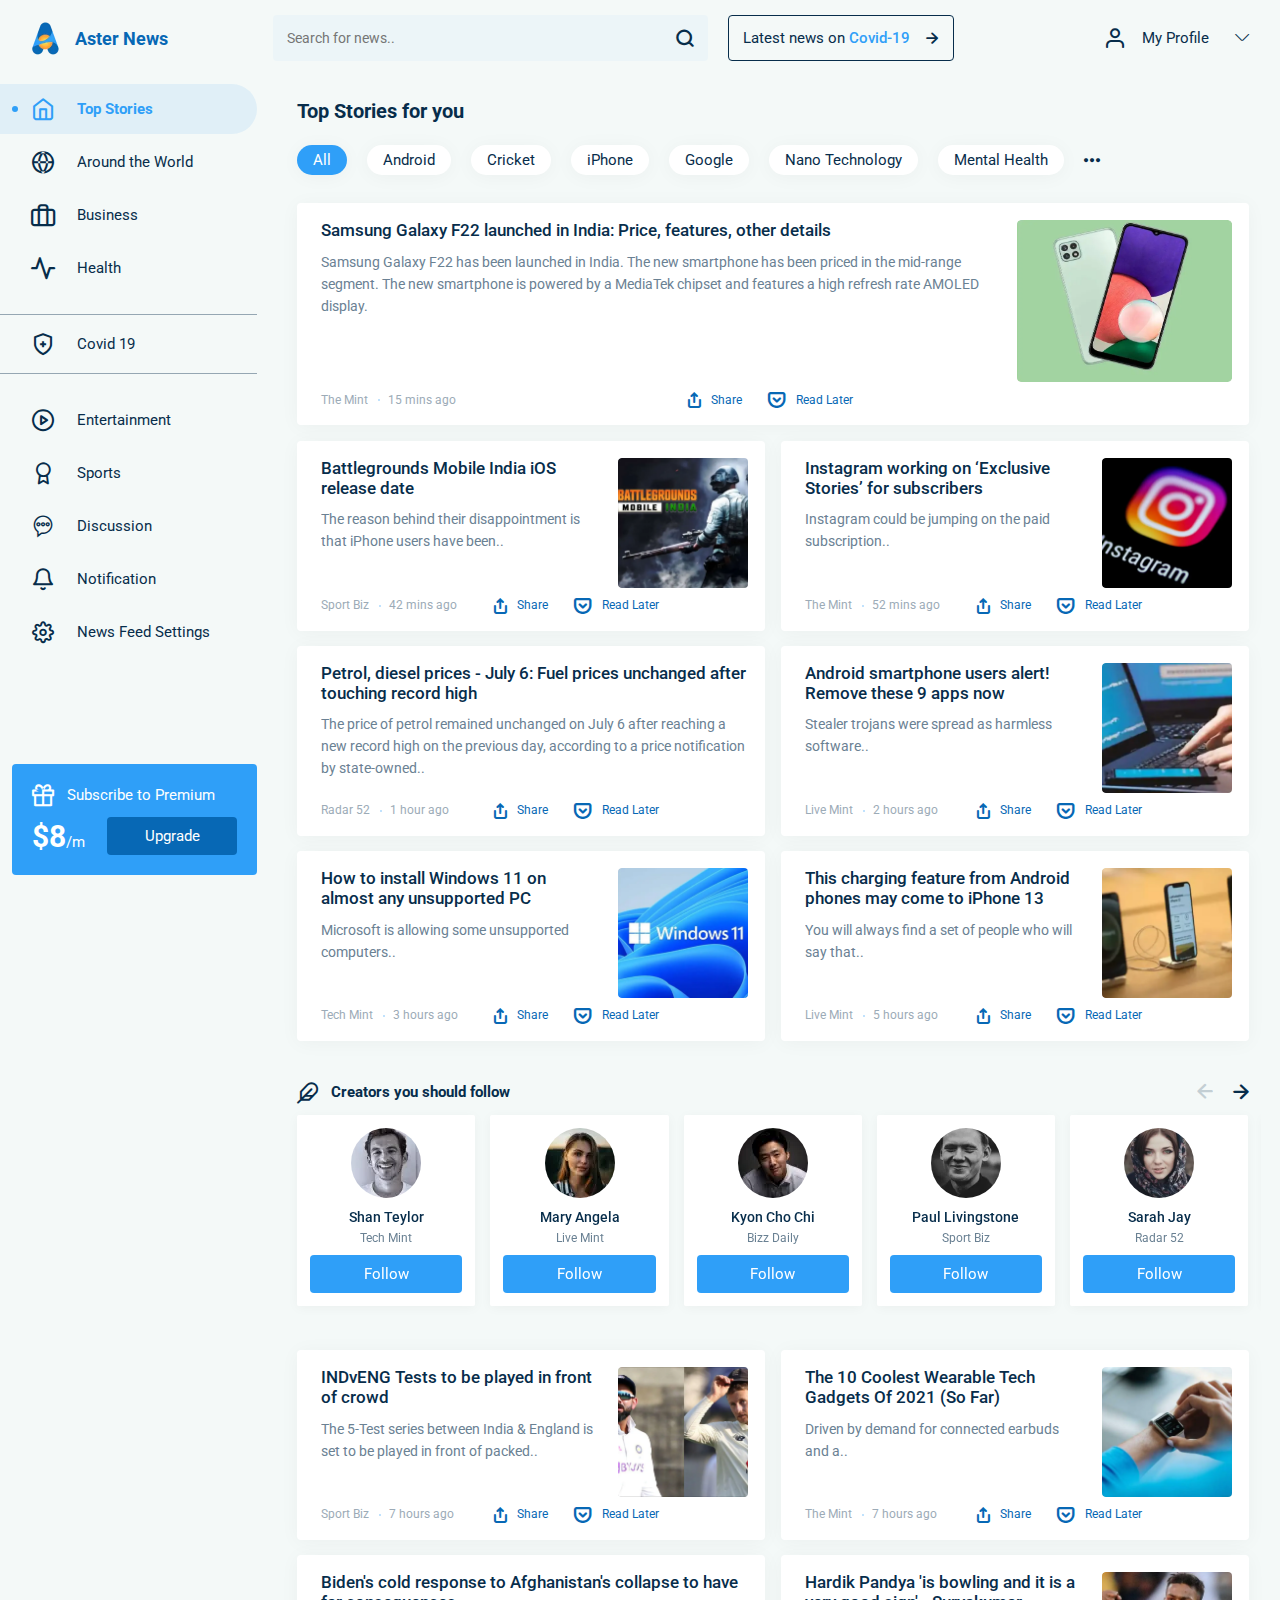
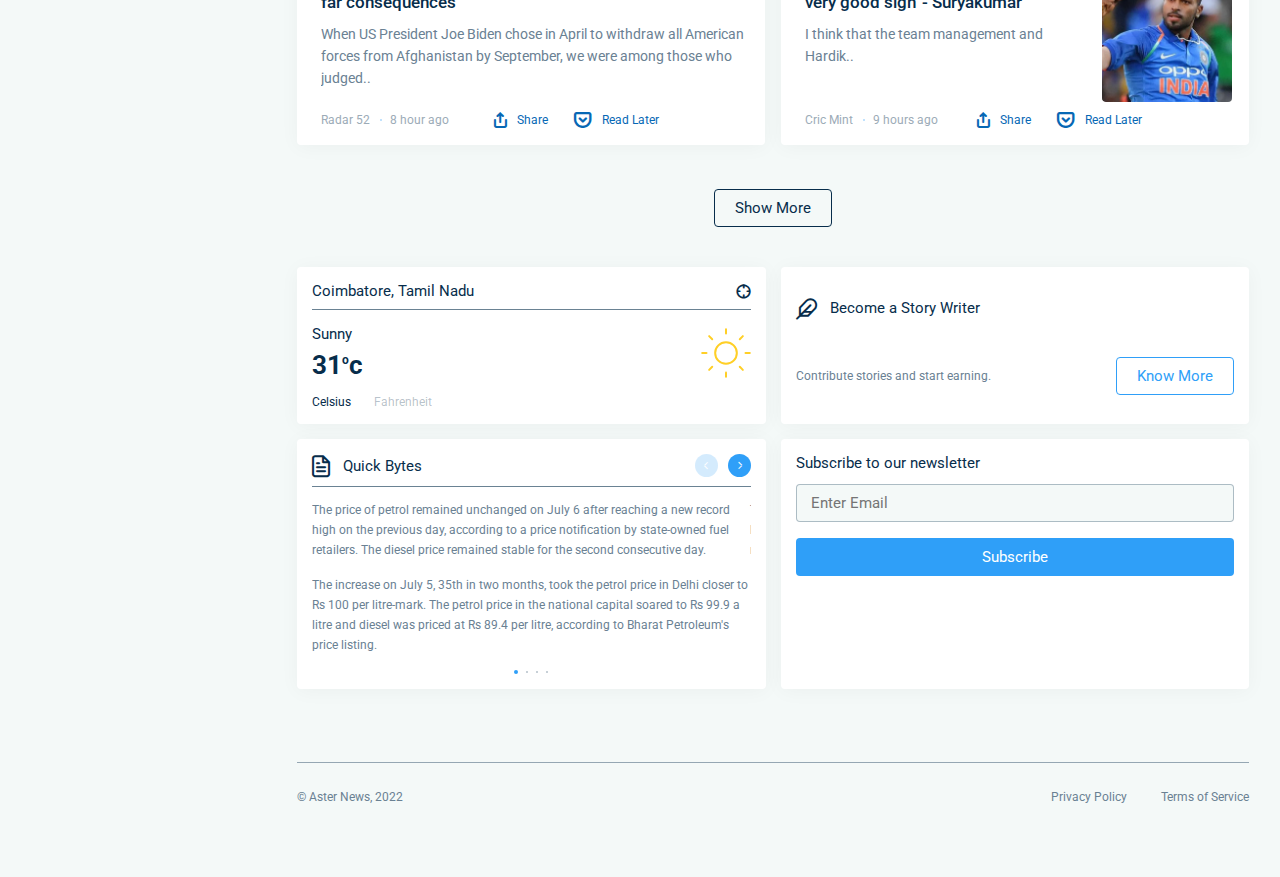
==== home.html @ 7a4d489d "1" ====
<!DOCTYPE html>
<html lang="ru">

<head>
	<title>HomePage</title>
	<meta charset="UTF-8">
	<meta name="format-detection" content="telephone=no">
	<!-- <style>body{opacity: 0;}</style> -->
	<link rel="stylesheet" href="css/style.min.css?_v=20220507151107">
	<link rel="shortcut icon" href="favicon.ico">
	<!-- <meta name="robots" content="noindex, nofollow"> -->
	<meta name="viewport" content="width=device-width, initial-scale=1.0">
</head>

<body>
	<div class="wrapper">
		<header class="header">
			<div class="header__container">
				<a href="" class="header__logo"><span>Aster News</span></a>
				<div class="header__body body-header">
					<form class="body-header__search search">
						<div class="search__body">
							<input autocomplete="off" type="text" name="form[]" data-error="Ошибка" placeholder="Search for news.." class="search__input input">
							<button type="submit" class="search__button _icon-search"></button>
							<button type="button" class="search__icon _icon-search"></button>
						</div>
					</form>
					<a href="" class="body-header__latest latest-header">
						<div class="latest-header__value">Latest news on <span>Covid-19</span></div>
						<div class="latest-header__arrow _icon-big-arrow"></div>

					</a>

				</div>
				<div class="header__user user-header">
					<div class="user-header__title">
						<a class="user-header__profile _icon-user" href=""><span>My Profile</span></a>
						<button class="user-header__arrow _icon-user-arrow" type="button"></button>
					</div>
					<ul class="user-header__menu menu-user">
						<li class="menu-user__item">
							<a href="" class="menu-user__link">Account</a>
						</li>
						<li class="menu-user__item">
							<a href="" class="menu-user__link">Settings</a>
						</li>
						<li class="menu-user__item">
							<a href="" class="menu-user__link">My News</a>
						</li>
						<li class="menu-user__item">
							<a href="" class="menu-user__link">My Favorites</a>
						</li>
					</ul>

				</div>
				<button type="button" class="menu__icon icon-menu"><span></span></button>
			</div>
		</header>
		<main class="page">
			<div class="page__container">
				<aside data-sticky data-sticky-top="20" class="page__left-side left-side">
					<div data-sticky-item class="left-side__content">
						<div data-da=".header__container,992" class="left-side__menu menu">
							<nav class="menu__body">
								<ul class="menu__list">
									<li class="menu__item menu__item_active"><a href="home.html" class="menu__link _icon-nav-top">Top Stories</a></li>
									<li class="menu__item"><a href="news-page.html" class="menu__link _icon-nav-world">Around the World</a></li>
									<li class="menu__item"><a href="" class="menu__link _icon-nav-business">Business</a></li>
									<li class="menu__item"><a href="" class="menu__link _icon-nav-health">Health</a></li>
								</ul>
								<ul class="menu__list menu__list_border">
									<li class="menu__item"><a href="" class="menu__link _icon-nav-covid">Covid 19</a></li>
								</ul>
								<ul class="menu__list">
									<li class="menu__item"><a href="" class="menu__link _icon-nav-play">Entertainment</a></li>
									<li class="menu__item"><a href="" class="menu__link _icon-nav-sports">Sports</a></li>
									<li class="menu__item"><a href="" class="menu__link _icon-nav-disc">Discussion</a></li>
									<li class="menu__item"><a href="" class="menu__link _icon-nav-notifi">Notification</a></li>
									<li class="menu__item"><a href="" class="menu__link _icon-nav-settings">News Feed Settings</a></li>
								</ul>
							</nav>
						</div>
						<section data-da=".right-side,992,0" class="left-side__premium premium">
							<h4 class="premium__title _icon-gift icon-title icon-title_white">Subscribe to Premium</h4>
							<div class="premium__body">
								<div class="premium__price">$8<span>/m</span></div>
								<button type="button" class="premium__button button button_dark">Upgrade</button>
							</div>
						</section>
					</div>
				</aside>
				<aside class="page__main">
					<div class="home">
						<section class="home__stories stories-module">
							<h1 class="stories-module__title">Top Stories for you</h1>
							<div class="stories-module__filter filter">
								<button data-type="all" type="button" class="filter__item filter__item_active">All</button>
								<button data-type="android" type="button" class="filter__item">Android</button>
								<button data-type="cricket" type="button" class="filter__item">Cricket</button>
								<button data-type="iphone" type="button" class="filter__item">iPhone</button>
								<button data-type="google" type="button" class="filter__item">Google</button>
								<button data-type="nano-technology" type="button" class="filter__item">Nano Technology</button>
								<button data-type="mental-health" type="button" class="filter__item">Mental Health</button>
								<button type="button" class="filter__item filter__item_more _icon-dotts"></button>
							</div>
							<div class="stories-module__items">
								<article class="stories-module__item item item_big">
									<div class="item__body">
										<h4 class="item__title">
											<a href="" class="item__link-title">Samsung Galaxy F22 launched in India: Price, features, other details</a>
										</h4>
										<p class="item__text">Samsung Galaxy F22 has been launched in India. The new smartphone has been priced in the mid-range segment. The new smartphone is powered by a MediaTek chipset and features a high refresh rate AMOLED display.</p>
									</div>
									<a href="#" class="item__image-ibg"><picture><source srcset="img/stories/sumsung-galaxy.webp" type="image/webp"><img src="img/stories/sumsung-galaxy.jpg" alt="Samsung Galaxy"></picture></a>
									<div class="item__footer">
										<div class="item__info info-item">
											<a href="" class="info-item__categoty">The Mint</a>
											<div class="info-item__time">15 mins ago</div>
										</div>
										<div class="info-item__actions actions-item">
											<a href="" class="actions-item__link _icon-share">Share</a>
											<a href="" class="actions-item__link _icon-read">Read Later</a>
										</div>
									</div>
								</article>
								<article class="stories-module__item item">
									<div class="item__body">
										<h4 class="item__title">
											<a href="" class="item__link-title">Battlegrounds Mobile India iOS release date</a>
										</h4>
										<p class="item__text">The reason behind their disappointment is that iPhone users have been..
										</p>
									</div>
									<a href="#" class="item__image-ibg"><picture><source srcset="img/stories/buttle-mobile.webp" type="image/webp"><img src="img/stories/buttle-mobile.jpg" alt="BattleField"></picture></a>
									<div class="item__footer">
										<div class="item__info info-item">
											<a href="" class="info-item__categoty">Sport Biz</a>
											<div class="info-item__time">42 mins ago</div>
										</div>
										<div class="info-item__actions actions-item">
											<a href="" class="actions-item__link _icon-share">Share</a>
											<a href="" class="actions-item__link _icon-read">Read Later</a>
										</div>
									</div>
								</article>
								<article class="stories-module__item item">
									<div class="item__body">
										<h4 class="item__title">
											<a href="" class="item__link-title">Instagram working on ‘Exclusive Stories’ for subscribers</a>
										</h4>
										<p class="item__text">Instagram could be jumping on the paid subscription..</p>
									</div>
									<a href="#" class="item__image-ibg"><picture><source srcset="img/stories/instagram.webp" type="image/webp"><img src="img/stories/instagram.jpg" alt="Samsung Galaxy"></picture></a>
									<div class="item__footer">
										<div class="item__info info-item">
											<a href="" class="info-item__categoty">The Mint</a>
											<div class="info-item__time">52 mins ago</div>
										</div>
										<div class="info-item__actions actions-item">
											<a href="" class="actions-item__link _icon-share">Share</a>
											<a href="" class="actions-item__link _icon-read">Read Later</a>
										</div>
									</div>
								</article>
								<article class="stories-module__item item item_noimage">
									<div class="item__body">
										<h4 class="item__title">
											<a href="" class="item__link-title">Petrol, diesel prices - July 6: Fuel prices unchanged after touching record high</a>
										</h4>
										<p class="item__text">The price of petrol remained unchanged on July 6 after reaching a new record high on the previous day, according to a price notification by state-owned..</p>
									</div>
									<div class="item__footer">
										<div class="item__info info-item">
											<a href="" class="info-item__categoty">Radar 52</a>
											<div class="info-item__time">1 hour ago</div>
										</div>
										<div class="info-item__actions actions-item">
											<a href="" class="actions-item__link _icon-share">Share</a>
											<a href="" class="actions-item__link _icon-read">Read Later</a>
										</div>
									</div>
								</article>
								<article class="stories-module__item item">
									<div class="item__body">
										<h4 class="item__title">
											<a href="" class="item__link-title">Android smartphone users alert! Remove these 9 apps now</a>
										</h4>
										<p class="item__text">Stealer trojans were spread as harmless software..</p>
									</div>
									<a href="#" class="item__image-ibg"><picture><source srcset="img/stories/android-smart.webp" type="image/webp"><img src="img/stories/android-smart.jpg" alt="Samsung Galaxy"></picture></a>
									<div class="item__footer">
										<div class="item__info info-item">
											<a href="" class="info-item__categoty">Live Mint</a>
											<div class="info-item__time">2 hours ago</div>
										</div>
										<div class="info-item__actions actions-item">
											<a href="" class="actions-item__link _icon-share">Share</a>
											<a href="" class="actions-item__link _icon-read">Read Later</a>
										</div>
									</div>
								</article>
								<article class="stories-module__item item">
									<div class="item__body">
										<h4 class="item__title">
											<a href="" class="item__link-title">How to install Windows 11 on almost any unsupported PC
											</a>
										</h4>
										<p class="item__text">Microsoft is allowing some unsupported computers..</p>
									</div>
									<a href="#" class="item__image-ibg"><picture><source srcset="img/stories/install-windows.webp" type="image/webp"><img src="img/stories/install-windows.jpg" alt="Samsung Galaxy"></picture></a>
									<div class="item__footer">
										<div class="item__info info-item">
											<a href="" class="info-item__categoty">Tech Mint</a>
											<div class="info-item__time">3 hours ago</div>
										</div>
										<div class="info-item__actions actions-item">
											<a href="" class="actions-item__link _icon-share">Share</a>
											<a href="" class="actions-item__link _icon-read">Read Later</a>
										</div>
									</div>
								</article>
								<article class="stories-module__item item">
									<div class="item__body">
										<h4 class="item__title">
											<a href="" class="item__link-title">This charging feature from Android phones may come to iPhone 13</a>
										</h4>
										<p class="item__text">You will always find a set of people who will say that..</p>
									</div>
									<a href="#" class="item__image-ibg"><picture><source srcset="img/stories/android-phones.webp" type="image/webp"><img src="img/stories/android-phones.jpg" alt="Samsung Galaxy"></picture></a>
									<div class="item__footer">
										<div class="item__info info-item">
											<a href="" class="info-item__categoty">Live Mint</a>
											<div class="info-item__time">5 hours ago</div>
										</div>
										<div class="info-item__actions actions-item">
											<a href="" class="actions-item__link _icon-share">Share</a>
											<a href="" class="actions-item__link _icon-read">Read Later</a>
										</div>
									</div>
								</article>
							</div>
						</section>
						<section class="home__creators creators-module">
							<div class="creators-module__header">
								<h2 class="creators-module__title icon-title icon-title_bold _icon-story">Creators you should follow</h2>
								<div class="creators-module__arrows">
									<button type="button" class="creators-module__arrow creators-module__arrow_left _icon-big-arrow"></button>
									<button type="button" class="creators-module__arrow creators-module__arrow_right _icon-big-arrow"></button>
								</div>
							</div>
							<!-- Оболочка слайдера -->
							<div class="creators-module__slider swiper">
								<!-- Двигающееся часть слайдера -->
								<div class="creators-module__wrapper swiper-wrapper">
									<!-- Слайд -->
									<div class="creators-module__slide swiper-slide">
										<div class="slide-creator">
											<div class="slide-creator__body">
												<div class="slide-creator__avatar-ibg">
													<picture><source srcset="img/creators/teylor.webp" type="image/webp"><img src="img/creators/teylor.jpg" alt="Taylor"></picture>
												</div>
												<h3 class="slide-creator__title">Shan Teylor</h3>
												<div class="slide-creator__position">Tech Mint</div>
											</div>
											<a href="" class="slide-creator__link button button_fw">Follow</a>
										</div>
									</div>
									<div class="creators-module__slide swiper-slide">
										<div class="slide-creator">
											<div class="slide-creator__body">
												<div class="slide-creator__avatar-ibg">
													<picture><source srcset="img/creators/angela.webp" type="image/webp"><img src="img/creators/angela.jpg" alt="Angela"></picture>
												</div>
												<h3 class="slide-creator__title">Mary Angela</h3>
												<div class="slide-creator__position">Live Mint</div>
											</div>
											<a href="" class="slide-creator__link button button_fw">Follow</a>
										</div>
									</div>
									<div class="creators-module__slide swiper-slide">
										<div class="slide-creator">
											<div class="slide-creator__body">
												<div class="slide-creator__avatar-ibg">
													<picture><source srcset="img/creators/cho-chi.webp" type="image/webp"><img src="img/creators/cho-chi.jpg" alt="Cho"></picture>
												</div>
												<h3 class="slide-creator__title">Kyon Cho Chi</h3>
												<div class="slide-creator__position">Bizz Daily</div>
											</div>
											<a href="" class="slide-creator__link button button_fw">Follow</a>
										</div>
									</div>
									<div class="creators-module__slide swiper-slide">
										<div class="slide-creator">
											<div class="slide-creator__body">
												<div class="slide-creator__avatar-ibg">
													<picture><source srcset="img/creators/livingstone.webp" type="image/webp"><img src="img/creators/livingstone.jpg" alt="Livingsone"></picture>
												</div>
												<h3 class="slide-creator__title">Paul Livingstone</h3>
												<div class="slide-creator__position">Sport Biz</div>
											</div>
											<a href="" class="slide-creator__link button button_fw">Follow</a>
										</div>
									</div>
									<div class="creators-module__slide swiper-slide">
										<div class="slide-creator">
											<div class="slide-creator__body">
												<div class="slide-creator__avatar-ibg">
													<picture><source srcset="img/creators/jay.webp" type="image/webp"><img src="img/creators/jay.jpg" alt="Sarah Jay"></picture>
												</div>
												<h3 class="slide-creator__title">Sarah Jay</h3>
												<div class="slide-creator__position">Radar 52</div>
											</div>
											<a href="" class="slide-creator__link button button_fw">Follow</a>
										</div>
									</div>
									<div class="creators-module__slide swiper-slide">
										<div class="slide-creator">
											<div class="slide-creator__body">
												<div class="slide-creator__avatar-ibg">
													<picture><source srcset="img/creators/angela.webp" type="image/webp"><img src="img/creators/angela.jpg" alt="Angela"></picture>
												</div>
												<h3 class="slide-creator__title">Mary Angela</h3>
												<div class="slide-creator__position">Live Mint</div>
											</div>
											<a href="" class="slide-creator__link button button_fw">Follow</a>
										</div>
									</div>
									<div class="creators-module__slide swiper-slide">
										<div class="slide-creator">
											<div class="slide-creator__body">
												<div class="slide-creator__avatar-ibg">
													<picture><source srcset="img/creators/cho-chi.webp" type="image/webp"><img src="img/creators/cho-chi.jpg" alt="Cho"></picture>
												</div>
												<h3 class="slide-creator__title">Kyon Cho Chi</h3>
												<div class="slide-creator__position">Bizz Daily</div>
											</div>


											<a href="" class="slide-creator__link button button_fw">Follow</a>
										</div>
									</div>
									<div class="creators-module__slide swiper-slide">
										<div class="slide-creator">
											<div class="slide-creator__body">
												<div class="slide-creator__avatar-ibg">
													<picture><source srcset="img/creators/livingstone.webp" type="image/webp"><img src="img/creators/livingstone.jpg" alt="Livingsone"></picture>
												</div>
												<h3 class="slide-creator__title">Paul Livingstone</h3>
												<div class="slide-creator__position">Sport Biz</div>
											</div>
											<a href="" class="slide-creator__link button button_fw">Follow</a>
										</div>
									</div>
								</div>
							</div>
						</section>
						<section class="home__news news-module news-module_home">
							<div class="news-module__items">
								<article class="news-module__item item">
									<div class="item__body">
										<h4 class="item__title">
											<a href="" class="item__link-title">INDvENG Tests to be played in front of crowd</a>
										</h4>
										<p class="item__text">The 5-Test series between India & England is set to be played in front of packed..</p>
									</div>
									<a href="#" class="item__image-ibg"><picture><source srcset="img/news/tests.webp" type="image/webp"><img src="img/news/tests.jpg" alt="BattleField"></picture></a>
									<div class="item__footer">
										<div class="item__info info-item">
											<a href="" class="info-item__categoty">Sport Biz</a>
											<div class="info-item__time">7 hours ago</div>
										</div>
										<div class="info-item__actions actions-item">
											<a href="" class="actions-item__link _icon-share">Share</a>
											<a href="" class="actions-item__link _icon-read">Read Later</a>
										</div>
									</div>
								</article>
								<article class="news-module__item item">
									<div class="item__body">
										<h4 class="item__title">
											<a href="" class="item__link-title">The 10 Coolest Wearable Tech Gadgets Of 2021 (So Far)</a>
										</h4>
										<p class="item__text">Driven by demand for connected earbuds and a..</p>
									</div>
									<a href="#" class="item__image-ibg"><picture><source srcset="img/news/coolest.webp" type="image/webp"><img src="img/news/coolest.jpg" alt="Samsung Galaxy"></picture></a>
									<div class="item__footer">
										<div class="item__info info-item">
											<a href="" class="info-item__categoty">The Mint</a>
											<div class="info-item__time">7 hours ago</div>
										</div>
										<div class="info-item__actions actions-item">
											<a href="" class="actions-item__link _icon-share">Share</a>
											<a href="" class="actions-item__link _icon-read">Read Later</a>
										</div>
									</div>
								</article>
								<article class="news-module__item item item_noimage">
									<div class="item__body">
										<h4 class="item__title">
											<a href="" class="item__link-title">Biden's cold response to Afghanistan's collapse to have far consequences</a>
										</h4>
										<p class="item__text">When US President Joe Biden chose in April to withdraw all American forces from Afghanistan by September, we were among those who judged..</p>
									</div>
									<div class="item__footer">
										<div class="item__info info-item">
											<a href="" class="info-item__categoty">Radar 52</a>
											<div class="info-item__time">8 hour ago</div>
										</div>
										<div class="info-item__actions actions-item">
											<a href="" class="actions-item__link _icon-share">Share</a>
											<a href="" class="actions-item__link _icon-read">Read Later</a>
										</div>
									</div>
								</article>
								<article class="news-module__item item">
									<div class="item__body">
										<h4 class="item__title">
											<a href="" class="item__link-title">Hardik Pandya 'is bowling and it is a very good sign' - Suryakumar</a>
										</h4>
										<p class="item__text">I think that the team management and Hardik..</p>
									</div>
									<a href="#" class="item__image-ibg"><picture><source srcset="img/news/hardik.webp" type="image/webp"><img src="img/news/hardik.jpg" alt="Samsung Galaxy"></picture></a>
									<div class="item__footer">
										<div class="item__info info-item">
											<a href="" class="info-item__categoty">Cric Mint</a>
											<div class="info-item__time">9 hours ago</div>
										</div>
										<div class="info-item__actions actions-item">
											<a href="" class="actions-item__link _icon-share">Share</a>
											<a href="" class="actions-item__link _icon-read">Read Later</a>
										</div>
									</div>
								</article>
							</div>
							<button type="button" class="news-module__button button button_dark-border">Show More</button>
						</section>
					</div>
				</aside>
				<aside class="page__right-side right-side">
					<section class="right-side__module weather-module">
						<h3 class="weather-module__title _icon-crosshair">Coimbatore, Tamil Nadu</h3>
						<div class="weather-module__body body-weather-module">
							<div class="body-weather-module__info">
								<div class="body-weather-module__status">Sunny</div>
								<div class="body-weather-module__value">31<sup>o</sup>c</div>

							</div>
							<div class="body-weather-module__icon">
								<img src="img/wether/sun.svg" alt="icon-weather">
							</div>
						</div>
						<div class="weather-module__footer">
							<button type="button" class="weather-module__type weather-module__type_active">Celsius</button>
							<button type="button" class="weather-module__type">Fahrenheit</button>
						</div>

					</section>
					<section class="right-side__module story-writer-module">
						<h4 class="story-writer-module__title icon-title _icon-story">Become a Story Writer</h4>
						<p class="story-writer-module__text">Contribute stories and start earning.</p>
						<button type="button" class="story-writer-module__button button button_border">Know More</button>
					</section>
					<section class="right-side__module quick-bytes">
						<div class="quick-bytes__header">
							<h4 class="quick-bytes__title icon-title _icon-doc">Quick Bytes</h4>
							<div class="quick-bytes__arrows">
								<div class="quick-bytes__arrow quick-bytes__arrow_left _icon-slider-arrow"></div>
								<div class="quick-bytes__arrow quick-bytes__arrow_right _icon-slider-arrow"></div>
							</div>
						</div>
						<!-- Оболочка слайдера -->
						<div class="quick-bytes__slider swiper">
							<!-- Двигающееся часть слайдера -->
							<div class="quick-bytes__wrapper swiper-wrapper">
								<!-- Слайд -->
								<div class="quick-bytes__slide swiper-slide">
									<p>The price of petrol remained unchanged on July 6 after reaching a new record high on the previous day, according to a price notification by state-owned fuel retailers. The diesel price remained stable for the second consecutive day.</p>
									<p>The increase on July 5, 35th in two months, took the petrol price in Delhi closer to Rs 100 per litre-mark. The petrol price in the national capital soared to Rs 99.9 a litre and diesel was priced at Rs 89.4 per litre, according to Bharat Petroleum's price listing.</p>
								</div>
								<div class="quick-bytes__slide swiper-slide">
									<p>The price of petrol remained unchanged on July 6 after reaching a new record high on the previous day, according to a price notification by state-owned fuel retailers. The diesel price remained stable for the second consecutive day.</p>
								</div>
								<div class="quick-bytes__slide swiper-slide">
									<p>The price of petrol remained unchanged on July 6 after reaching a new record high on the previous day, according to a price notification by state-owned fuel retailers. The diesel price remained stable for the second consecutive day.</p>
									<p>The increase on July 5, 35th in two months, took the petrol price in Delhi closer to Rs 100 per litre-mark. The petrol price in the national capital soared to Rs 99.9 a litre and diesel was priced at Rs 89.4 per litre, according to Bharat Petroleum's price listing.</p>
								</div>
								<div class="quick-bytes__slide swiper-slide">
									<p>The increase on July 5, 35th in two months, took the petrol price in Delhi closer to Rs 100 per litre-mark. The petrol price in the national capital soared to Rs 99.9 a litre and diesel was priced at Rs 89.4 per litre, according to Bharat Petroleum's price listing.</p>
								</div>
							</div>
							<!-- Если нужна пагинация -->
							<div class="quick-bytes__dotts"></div>
						</div>
					</section>
					<section class="right-side__module subscribe-module">
						<h4 class="subscribe-module__title icon-title">Subscribe to our newsletter</h4>
						<form action="" class="subscribe-module__form">
							<div class="subscribe-module__line">
								<input autocomplete="off" type="text" name="form[]" data-error="Error (Enter Email)" data-required="email" placeholder="Enter Email" class="subscribe-module__input">
							</div>
							<button type="submit" class="subscribe-module__button button button_fw">Subscribe</button>
						</form>
					</section>
				</aside>
			</div>
		</main>
		<footer class="footer">
			<div class="footer__container">
				<div class="footer__body">
					<div class="footer__copy">© Aster News, 2022</div>
					<div class="footer__menu menu-footer">
						<a href="" class="menu-footer__link">Privacy Policy</a>
						<a href="" class="menu-footer__link">Terms of Service</a>
					</div>
				</div>
			</div>
		</footer>
	</div>
	<!-- <div id="popup" aria-hidden="true" class="popup">
	<div class="popup__wrapper">
		<div class="popup__content">
			<button data-close type="button" class="popup__close">Закрыть</button>
			<div class="popup__text">
				Text
			</div>
		</div>
	</div>
</div> -->
	<script src="js/app.min.js?_v=20220507151107"></script>
</body>

</html>
---- css/style.min.css ----
@charset "UTF-8";@import url(https://fonts.googleapis.com/css?family=Roboto:regular,500,700&display=swap);@font-face{font-family:icons;font-display:swap;src:url(../fonts/icons.woff2) format("woff2"),url(../fonts/icons.woff) format("woff");font-weight:400;font-style:normal}.comments__caption::after,[class*=_icon-]:before{font-family:icons;font-style:normal;font-weight:400;font-variant:normal;text-transform:none;line-height:1;-webkit-font-smoothing:antialiased;-moz-osx-font-smoothing:grayscale}[class*=_icon-]:before{display:block}._icon-nav-disc:before{content:"\e900"}._icon-big-arrow:before{content:"\e901"}._icon-crosshair:before{content:"\e902"}._icon-delete:before{content:"\e903"}._icon-doc:before{content:"\e904"}._icon-gift:before{content:"\e905"}._icon-like-dislike:before{content:"\e906"}._icon-nav-business:before{content:"\e907"}._icon-nav-covid:before{content:"\e908"}._icon-nav-health:before{content:"\e909"}._icon-nav-notifi:before{content:"\e90a"}._icon-nav-play:before{content:"\e90b"}._icon-nav-settings:before{content:"\e90c"}._icon-nav-sports:before{content:"\e90d"}._icon-nav-top:before{content:"\e90e"}._icon-nav-world:before{content:"\e90f"}._icon-read:before{content:"\e910"}._icon-search:before{content:"\e911"}._icon-share:before{content:"\e912"}._icon-slider-arrow:before{content:"\e913"}._icon-story:before{content:"\e914"}._icon-user:before{content:"\e915"}._icon-user-arrow:before{content:"\e916"}._icon-dotts:before{content:"\e917"}*{padding:0;margin:0;border:0}*,:after,:before{-webkit-box-sizing:border-box;box-sizing:border-box}body,html{height:100%;min-width:320px}body{color:#072d4b;line-height:1;font-family:Roboto;font-size:1.0625rem;-ms-text-size-adjust:100%;-moz-text-size-adjust:100%;-webkit-text-size-adjust:100%;-webkit-font-smoothing:antialiased;-moz-osx-font-smoothing:grayscale}button,input,textarea{font-family:Roboto;font-size:inherit}button{cursor:pointer;color:inherit;background-color:inherit}a{color:inherit}a:link,a:visited{text-decoration:none}a:hover{text-decoration:none}ul li{list-style:none}img{vertical-align:top}h1,h2,h3,h4,h5,h6{font-weight:inherit;font-size:inherit}body{background:#f4f9f8}.lock body{overflow:hidden;-ms-touch-action:none;touch-action:none}.wrapper{min-height:100%;display:-webkit-box;display:-ms-flexbox;display:flex;-webkit-box-orient:vertical;-webkit-box-direction:normal;-ms-flex-direction:column;flex-direction:column;overflow:hidden}.wrapper>main{-webkit-box-flex:1;-ms-flex:1 1 auto;flex:1 1 auto}.wrapper>*{min-width:0}@supports (padding-left:clamp(0.9375rem ,0.5982142857rem + 1.6964285714vw ,2.125rem)){[class*=__container]{padding-left:clamp(.9375rem ,.5982142857rem + 1.6964285714vw ,2.125rem)}}@supports not (padding-left:clamp(0.9375rem ,0.5982142857rem + 1.6964285714vw ,2.125rem)){[class*=__container]{padding-left:calc(.9375rem + 1.1875 * (100vw - 20rem)/ 70)}}@supports (padding-right:clamp(0.9375rem ,0.5982142857rem + 1.6964285714vw ,2.125rem)){[class*=__container]{padding-right:clamp(.9375rem ,.5982142857rem + 1.6964285714vw ,2.125rem)}}@supports not (padding-right:clamp(0.9375rem ,0.5982142857rem + 1.6964285714vw ,2.125rem)){[class*=__container]{padding-right:calc(.9375rem + 1.1875 * (100vw - 20rem)/ 70)}}.button{padding:.625rem 1.5625rem;background-color:#2f9ff8;border-radius:4px;color:#fff;font-size:.9375rem;line-height:1.2;text-align:center;-webkit-transition:background-color .3s ease 0s;-o-transition:background-color .3s ease 0s;transition:background-color .3s ease 0s}.button_fw{width:100%}.button_min{padding:.4375rem 1.25rem}.button_border{color:#2f9ff8;background-color:transparent;border:.2px solid #2f9ff8;-webkit-transition:all .3s ease 0s;-o-transition:all .3s ease 0s;transition:all .3s ease 0s;padding:.5625rem 1.25rem}.button_dark-border{color:#2f9ff8;background-color:transparent;border:.2px solid #072d4b;-webkit-transition:all .3s ease 0s;-o-transition:all .3s ease 0s;transition:all .3s ease 0s;padding:.5625rem 1.25rem;color:#072d4b}.button_dark{-webkit-transition:background-color .3s ease 0s;-o-transition:background-color .3s ease 0s;transition:background-color .3s ease 0s;background-color:#0768b5}[data-sticky]{position:relative}[class*=-ibg]{position:relative}[class*=-ibg] img{position:absolute;width:100%;height:100%;top:0;left:0;-o-object-fit:cover;object-fit:cover}[class*=-ibg_contain] img{-o-object-fit:contain;object-fit:contain}[class*=__text]{color:#6a8193}.common__item{margin:0 0 20px 0}.item{background:#fff;-webkit-box-shadow:0 2px 20px rgba(0,0,0,.04);box-shadow:0 2px 20px rgba(0,0,0,.04);border-radius:4px;display:-ms-grid;display:grid;-webkit-box-align:start;-ms-flex-align:start;align-items:start;row-gap:.625rem;-ms-grid-columns:1fr minmax(8.125rem,23.6111111111%);grid-template-columns:1fr minmax(8.125rem,23.6111111111%);-webkit-column-gap:1.0625rem;-moz-column-gap:1.0625rem;column-gap:1.0625rem;padding:1.0625rem 1.0625rem 1.0625rem 1.5rem}.item_noimage{-ms-grid-columns:1fr;grid-template-columns:1fr;-webkit-column-gap:0;-moz-column-gap:0;column-gap:0}.item__title{font-weight:500;line-height:1.1764705882}.item__title:not(:last-child){margin-bottom:.625em}.item__text{font-size:.875rem;line-height:1.5714285714;display:-webkit-box;-webkit-box-orient:vertical;-webkit-line-clamp:3;overflow:hidden}.item__image-ibg{border-radius:.25rem;overflow:hidden;min-height:8.125rem;padding:0 0 75.5813953488% 0}.item__footer{display:-ms-grid;display:grid;-ms-grid-row-align:end;align-self:end;row-gap:.3125rem}.info-item{padding-right:.625rem;display:-webkit-box;display:-ms-flexbox;display:flex;-webkit-box-align:center;-ms-flex-align:center;align-items:center;-webkit-column-gap:1.25rem;-moz-column-gap:1.25rem;column-gap:1.25rem;row-gap:.3125rem;color:#9cabb7;font-size:.75rem;line-height:1.25}.info-item__categoty{position:relative}.info-item__categoty:not(:last-child)::before{content:"";position:absolute;top:50%;right:-.6875rem;-webkit-transform:translate(50%,-50%);-ms-transform:translate(50%,-50%);transform:translate(50%,-50%);height:.125rem;width:.125rem;border-radius:50%;background-color:#acd9fc}.actions-item{display:-webkit-box;display:-ms-flexbox;display:flex;-webkit-column-gap:1.5625rem;-moz-column-gap:1.5625rem;column-gap:1.5625rem;row-gap:.3125rem;-ms-flex-wrap:wrap;flex-wrap:wrap}.actions-item__link{display:-webkit-inline-box;display:-ms-inline-flexbox;display:inline-flex;-webkit-box-align:center;-ms-flex-align:center;align-items:center;-webkit-column-gap:.625rem;-moz-column-gap:.625rem;column-gap:.625rem;row-gap:.3125rem;color:#0768b5;font-size:.75rem;line-height:1.25;-webkit-transition:color .3s ease 0s;-o-transition:color .3s ease 0s;transition:color .3s ease 0s}.actions-item__link::before{font-size:1rem;font-weight:500}.icon-title{font-size:.9375rem;display:-webkit-inline-box;display:-ms-inline-flexbox;display:inline-flex;-webkit-box-align:center;-ms-flex-align:center;align-items:center;line-height:1.2}.icon-title_bold{font-weight:700}.icon-title::before{font-size:1.375rem;margin:0 .5909090909em 0 0}.icon-title_white{color:#fff}.page{padding-top:.5rem}@supports (padding-bottom:clamp(1.875rem ,0.9821428571rem + 4.4642857143vw ,5rem)){.page{padding-bottom:clamp(1.875rem ,.9821428571rem + 4.4642857143vw ,5rem)}}@supports not (padding-bottom:clamp(1.875rem ,0.9821428571rem + 4.4642857143vw ,5rem)){.page{padding-bottom:calc(1.875rem + 3.125 * (100vw - 20rem)/ 70)}}.page__container{display:-ms-grid;display:grid;-ms-grid-columns:minmax(14.125rem,16.472303207%) 1fr 20.7725947522%;grid-template-columns:minmax(14.125rem,16.472303207%) 1fr 20.7725947522%}@supports (gap:clamp(0.625rem ,0.0000000625rem + 3.125vw ,2.8125rem)){.page__container{gap:clamp(.625rem ,.0000000625rem + 3.125vw ,2.8125rem)}}@supports not (gap:clamp(0.625rem ,0.0000000625rem + 3.125vw ,2.8125rem)){.page__container{gap:calc(.625rem + 2.1875 * (100vw - 20rem)/ 70)}}.page__left-side{padding-bottom:1.1875rem;min-width:0}.page__main{min-width:0}.page__right-side{min-width:0}.left-side__menu:not(:last-child){margin-bottom:6.6875rem}.menu__list{position:relative}.menu__list_border{padding:.3125rem 0;margin:1.3125rem 0}.menu__list_border::before{content:"";position:absolute;right:0;top:0;height:1px;width:200%;background-color:rgba(7,46,75,.4)}.menu__list_border::after{content:"";position:absolute;right:0;bottom:0;height:1px;width:200%;background-color:rgba(7,46,75,.4)}.menu__item{position:relative}.menu__item:not(:last-child){margin-bottom:.1875rem}.menu__item_active::before{content:"";position:absolute;top:0;right:0;height:100%;width:200%;background-color:rgba(47,159,248,.1);border-radius:0 2.3125rem 2.3125rem 0}.menu__item_active .menu__link{color:#2f9ff8;font-weight:700}.menu__item_active .menu__link::after{opacity:1}.menu__link{min-height:3.125rem;padding:.3125rem 1.25rem .3125rem 0;display:-webkit-inline-box;display:-ms-inline-flexbox;display:inline-flex;-webkit-box-align:center;-ms-flex-align:center;align-items:center;position:relative;font-size:.9375rem;line-height:1.2}.menu__link::before{font-size:1.375rem;-webkit-box-flex:0;-ms-flex:0 0 1.5rem;flex:0 0 1.5rem;width:1.5rem;display:-webkit-box;display:-ms-flexbox;display:flex;-webkit-box-align:center;-ms-flex-align:center;align-items:center;-webkit-box-pack:center;-ms-flex-pack:center;justify-content:center;margin:0 1.375rem 0 0}.menu__link::after{content:"";position:absolute;top:50%;-webkit-transform:translate(-50%,-50%);-ms-transform:translate(-50%,-50%);transform:translate(-50%,-50%);width:.375rem;height:.375rem;border-radius:50%;background-color:#2f9ff8;opacity:0;-webkit-transition:color .3s ease 0s;-o-transition:color .3s ease 0s;transition:color .3s ease 0s}@supports (left:clamp(-1.09375rem ,-0.25rem + -0.9375vw ,-0.4375rem)){.menu__link::after{left:clamp(-1.09375rem ,-.25rem + -.9375vw ,-.4375rem)}}@supports not (left:clamp(-1.09375rem ,-0.25rem + -0.9375vw ,-0.4375rem)){.menu__link::after{left:calc(-.4375rem + -.65625 * (100vw - 20rem)/ 70)}}.premium{background-color:#2f9ff8;border-radius:4px;padding:1.25rem;color:#fff}.premium__title:not(:last-child){margin-bottom:.6875rem}.premium__body{display:-webkit-box;display:-ms-flexbox;display:flex;-webkit-box-align:center;-ms-flex-align:center;align-items:center;-ms-flex-wrap:wrap;flex-wrap:wrap;-webkit-column-gap:1.375rem;-moz-column-gap:1.375rem;column-gap:1.375rem;row-gap:.625rem}.premium__price{font-weight:700;font-size:1.875rem;line-height:1.1666666667}.premium__price span{font-weight:400;font-size:.9375rem;line-height:1.2}.premium__button{-webkit-box-flex:1;-ms-flex:1 1 auto;flex:1 1 auto}.right-side{display:-ms-grid;display:grid;gap:.9375rem;-ms-flex-line-pack:start;align-content:start}.right-side__module{background:#fff;-webkit-box-shadow:0 .125rem 1.25rem rgba(0,0,0,.04);box-shadow:0 .125rem 1.25rem rgba(0,0,0,.04);border-radius:.25rem;padding:.9375rem;min-width:0}.weather-module{display:-ms-grid;display:grid;gap:.9375rem}.weather-module__title{font-size:.9375rem;line-height:1.2;display:-webkit-box;display:-ms-flexbox;display:flex;-webkit-box-align:center;-ms-flex-align:center;align-items:center;-webkit-box-pack:justify;-ms-flex-pack:justify;justify-content:space-between;-webkit-box-orient:horizontal;-webkit-box-direction:reverse;-ms-flex-direction:row-reverse;flex-direction:row-reverse;padding-bottom:.5625rem;border-bottom:.0625rem solid rgba(7,46,75,.6);gap:.9375rem}.weather-module__footer{display:-webkit-inline-box;display:-ms-inline-flexbox;display:inline-flex;gap:1.4375rem}.weather-module__type{font-size:.75rem;line-height:1.1666666667;color:rgba(7,45,75,.3)}.weather-module__type_active{color:#072d4b}.body-weather-module{display:-webkit-box;display:-ms-flexbox;display:flex;-webkit-box-align:center;-ms-flex-align:center;align-items:center;-webkit-box-pack:justify;-ms-flex-pack:justify;justify-content:space-between}.body-weather-module__info{display:-webkit-box;display:-ms-flexbox;display:flex;-webkit-box-orient:vertical;-webkit-box-direction:normal;-ms-flex-direction:column;flex-direction:column;gap:.4375rem}.body-weather-module__status{font-size:.9375rem;line-height:1.2}.body-weather-module__value{font-weight:700;font-size:1.625rem;line-height:1.1538461538}.body-weather-module__value sup{font-size:.75rem;line-height:1.1666666667}.story-writer-module{display:-ms-grid;display:grid;-ms-grid-columns:1fr auto;grid-template-columns:1fr auto;-webkit-box-align:center;-ms-flex-align:center;align-items:center;gap:.5625rem}.story-writer-module__title{-ms-grid-column-span:2;grid-column:span 2}.story-writer-module__text{font-size:.75rem;line-height:1.5}.quick-bytes__header{font-size:.9375rem;line-height:1.2;display:-webkit-box;display:-ms-flexbox;display:flex;-webkit-box-align:center;-ms-flex-align:center;align-items:center;-webkit-box-pack:justify;-ms-flex-pack:justify;justify-content:space-between;padding-bottom:.5625rem;border-bottom:.0625rem solid rgba(7,46,75,.6);gap:.9375rem}.quick-bytes__header:not(:last-child){margin-bottom:.8125rem}.quick-bytes__arrows{display:-webkit-box;display:-ms-flexbox;display:flex;gap:.625rem}.quick-bytes__arrow{background-color:#2f9ff8;height:1.4375rem;width:1.4375rem;-webkit-box-flex:0;-ms-flex:0 0 1.4375rem;flex:0 0 1.4375rem;border-radius:50%;display:-webkit-box;display:-ms-flexbox;display:flex;-webkit-box-align:center;-ms-flex-align:center;align-items:center;-webkit-box-pack:center;-ms-flex-pack:center;justify-content:center;color:#fff;font-size:.5rem}.quick-bytes__arrow.swiper-button-disabled{opacity:.2;cursor:default}.quick-bytes__arrow::before{-webkit-transform:translate(.0625rem,0);-ms-transform:translate(.0625rem,0);transform:translate(.0625rem,0)}.quick-bytes__arrow_left{-webkit-transform:rotate(180deg);-ms-transform:rotate(180deg);transform:rotate(180deg)}.quick-bytes__slide{font-size:.75rem;line-height:1.6666666667;color:#6a8193;padding-bottom:.9375rem}.quick-bytes__slide p:not(:last-child){margin-bottom:.9375rem}.quick-bytes__dotts{display:-webkit-box;display:-ms-flexbox;display:flex;-webkit-box-pack:center;-ms-flex-pack:center;justify-content:center;-webkit-box-align:center;-ms-flex-align:center;align-items:center;min-height:4px;gap:.5rem;-webkit-transition:all .3s ease 0s;-o-transition:all .3s ease 0s;transition:all .3s ease 0s}.quick-bytes__dotts .swiper-pagination-bullet{background-color:rgba(7,46,75,.3);width:.125rem;height:.125rem;border-radius:50%}.quick-bytes__dotts .swiper-pagination-bullet-active{background-color:#2f9ff8;width:.25rem;height:.25rem}.subscribe-module__title:not(:last-child){margin-bottom:.75rem}.subscribe-module__line .form__error{color:red;font-size:.75rem;margin-top:.3125rem}.subscribe-module__line:not(:last-child){margin-bottom:1rem}.subscribe-module__input{background:#f4f9f8;border:.0625rem solid rgba(7,46,75,.3);border-radius:.25rem;padding:0 .875rem;height:2.375rem;font-size:.9375rem;width:100%;color:#6a8193}.subscribe-module__input:focus{color:#072d4b}.subscribe-module__input._form-error{border:.0625rem solid red}.news-module_home{display:-ms-grid;display:grid;justify-items:center;gap:2.75rem}.news-module__title{-ms-grid-column-align:start;justify-self:start;font-weight:700;font-size:1.0625rem;line-height:1.1764705882;display:-webkit-box;display:-ms-flexbox;display:flex;-webkit-box-align:center;-ms-flex-align:center;align-items:center;gap:.8125rem}.news-module__title:not(:last-child){margin-bottom:.875rem}.news-module__title::after{content:"";-webkit-box-flex:1;-ms-flex:1 1 auto;flex:1 1 auto;background-color:rgba(7,46,75,.1);height:.0625rem}.news-module__items{display:-ms-grid;display:grid;-ms-grid-columns:(1fr)[2];grid-template-columns:repeat(2,1fr)}@supports (gap:clamp(0.625rem ,0.5178571429rem + 0.5357142857vw ,1rem)){.news-module__items{gap:clamp(.625rem ,.5178571429rem + .5357142857vw ,1rem)}}@supports not (gap:clamp(0.625rem ,0.5178571429rem + 0.5357142857vw ,1rem)){.news-module__items{gap:calc(.625rem + .375 * (100vw - 20rem)/ 70)}}.subscribe-news{padding:.9375rem 1.5rem .9375rem 2.0625rem;background:#ffe8c5;border-radius:4px;display:-webkit-box;display:-ms-flexbox;display:flex;-webkit-box-align:center;-ms-flex-align:center;align-items:center;gap:16.2127107652%}.subscribe-news__content{-webkit-box-flex:1;-ms-flex:1 1 auto;flex:1 1 auto}.subscribe-news__title:not(:last-child){margin-bottom:.8125rem}.subscribe-news__form{display:-ms-grid;display:grid;-webkit-column-gap:.8125rem;-moz-column-gap:.8125rem;column-gap:.8125rem;-ms-grid-columns:1fr auto;grid-template-columns:1fr auto;-webkit-box-align:start;-ms-flex-align:start;align-items:start}.subscribe-news__message .form__error{color:red;font-size:.75rem;margin-top:.3125rem}.subscribe-news__input{width:100%;background:#fff5e6;border-radius:4px;font-size:.9375rem;line-height:1.2;color:rgba(7,46,75,.3);padding:.625rem .8125rem}.subscribe-news__input:focus{color:#072d4b}.subscribe-news__input._form-error{border:.0625rem solid red}.header{position:relative;z-index:50;padding:.9375rem 0}.header__container{display:-ms-grid;display:grid;min-height:2.875rem;-webkit-box-align:center;-ms-flex-align:center;align-items:center;-ms-grid-columns:16.472303207% 1fr 20.7725947522%;grid-template-columns:16.472303207% 1fr 20.7725947522%}@supports (gap:clamp(1.25rem ,0.8035714286rem + 2.2321428571vw ,2.8125rem)){.header__container{gap:clamp(1.25rem ,.8035714286rem + 2.2321428571vw ,2.8125rem)}}@supports not (gap:clamp(1.25rem ,0.8035714286rem + 2.2321428571vw ,2.8125rem)){.header__container{gap:calc(1.25rem + 1.5625 * (100vw - 20rem)/ 70)}}.no-webp .header__logo{background:url(../img/logo.png) left/1.8125rem no-repeat}.header__logo{position:relative;z-index:5;-ms-grid-column-align:start;justify-self:start;white-space:nowrap;color:#0768b5;font-weight:700;font-size:1.125rem;line-height:2.1875rem;padding:0 0 0 2.75rem;min-width:1.8125rem}.header__user{position:relative;z-index:5;-ms-grid-column-align:end;justify-self:end}.body-header{display:-ms-grid;display:grid;-ms-grid-columns:1fr 33.2036316472%;grid-template-columns:1fr 33.2036316472%;gap:1.25rem}.search{position:relative;z-index:5;height:2.875rem}.search.search__open{position:absolute;top:0;left:0;width:100%;height:100%;display:-webkit-box;display:-ms-flexbox;display:flex;-webkit-box-align:center;-ms-flex-align:center;align-items:center;padding:0 .625rem;z-index:8}.search__body{-webkit-box-flex:1;-ms-flex:1 1 auto;flex:1 1 auto;background:#ecf5f8;height:2.875rem;border-radius:.25rem;position:relative}.search__open .search__body{background:#ecf5f8}.search__input{height:100%;background-color:transparent;width:100%;padding:0 2.875rem 0 .875rem;color:rgba(7,45,75,.3);font-size:.875rem}.search__input:focus{color:#072d4b}.search__open .search__input{display:block}.search__button,.search__icon{display:none;width:2.875rem;height:2.875rem;position:absolute;top:0;right:0;font-size:1.125rem;background-color:transparent}.search__open .search__button{display:block}.search__open .search__icon{display:none}.latest-header{position:relative;z-index:5;background:#f4f9f8;border:.2px solid #072d4b;border-radius:4px;display:-webkit-box;display:-ms-flexbox;display:flex;-webkit-box-align:center;-ms-flex-align:center;align-items:center;padding:.1875rem .875rem;font-size:.9375rem}.latest-header__value{white-space:nowrap;-o-text-overflow:ellipsis;text-overflow:ellipsis;-webkit-box-flex:1;-ms-flex:1 1 auto;flex:1 1 auto;overflow:hidden;padding-right:.3125rem;line-height:1.2}.latest-header__value span{color:#2f9ff8;font-weight:500}.latest-header__arrow{-webkit-box-flex:0;-ms-flex:0 0 .8125rem;flex:0 0 .8125rem;font-size:.8125rem}.user-header{position:relative}.user-header__title{display:-webkit-box;display:-ms-flexbox;display:flex}.user-header__profile{display:-webkit-box;display:-ms-flexbox;display:flex;-webkit-box-align:center;-ms-flex-align:center;align-items:center;-webkit-box-flex:1;-ms-flex:1 1 auto;flex:1 1 auto;font-size:.9375rem;line-height:1.2}@supports (padding-right:clamp(0.625rem ,-2.8348214286rem + 5.5803571429vw ,2.1875rem)){.user-header__profile{padding-right:clamp(.625rem ,-2.8348214286rem + 5.5803571429vw ,2.1875rem)}}@supports not (padding-right:clamp(0.625rem ,-2.8348214286rem + 5.5803571429vw ,2.1875rem)){.user-header__profile{padding-right:calc(.625rem + 1.5625 * (100vw - 62rem)/ 28)}}.user-header__profile span{padding-left:1rem}.user-header__profile::before{font-size:1.25rem;width:1.25rem;-webkit-box-flex:0;-ms-flex:0 0 1.25rem;flex:0 0 1.25rem}.user-header__arrow{-webkit-transition:-webkit-transform .3s ease 0s;transition:-webkit-transform .3s ease 0s;-o-transition:transform .3s ease 0s;transition:transform .3s ease 0s;transition:transform .3s ease 0s,-webkit-transform .3s ease 0s;font-size:.5rem}.user-header_open .user-header__arrow{-webkit-transform:rotate(-180deg);-ms-transform:rotate(-180deg);transform:rotate(-180deg)}.user-header__menu{position:absolute;right:0;top:100%}.menu-user{-webkit-box-shadow:0 2px 20px rgba(0,0,0,.04);box-shadow:0 2px 20px rgba(0,0,0,.04);padding:.9375rem;display:-ms-grid;display:grid;gap:.625rem;background-color:#fff;min-width:9.375rem;border-radius:.25rem;-webkit-transform:translate(0,0);-ms-transform:translate(0,0);transform:translate(0,0);opacity:0;visibility:hidden;-webkit-transition:all .3s ease 0s;-o-transition:all .3s ease 0s;transition:all .3s ease 0s}.user-header_open .menu-user{-webkit-transform:translate(0,.3125rem);-ms-transform:translate(0,.3125rem);transform:translate(0,.3125rem);opacity:1;visibility:visible}.icon-menu{display:none}.footer{font-size:.75rem;line-height:1.8333333333;color:#6a8193}.footer__container{display:-ms-grid;display:grid;-webkit-box-align:center;-ms-flex-align:center;align-items:center;-ms-grid-columns:16.472303207% 1fr 20.7725947522%;grid-template-columns:16.472303207% 1fr 20.7725947522%}@supports (gap:clamp(0.625rem ,0.0000000625rem + 3.125vw ,2.8125rem)){.footer__container{gap:clamp(.625rem ,.0000000625rem + 3.125vw ,2.8125rem)}}@supports not (gap:clamp(0.625rem ,0.0000000625rem + 3.125vw ,2.8125rem)){.footer__container{gap:calc(.625rem + 2.1875 * (100vw - 20rem)/ 70)}}.footer__container::before{content:""}.footer__container::after{content:""}.footer__body{border-top:.0625rem solid rgba(7,46,75,.4);padding-top:1.4375rem;padding-bottom:1.8125rem;display:-webkit-box;display:-ms-flexbox;display:flex;-webkit-box-pack:justify;-ms-flex-pack:justify;justify-content:space-between}.menu-footer{display:-webkit-box;display:-ms-flexbox;display:flex}.menu-footer__link{-webkit-transition:color .3s ease 0s;-o-transition:color .3s ease 0s;transition:color .3s ease 0s}@supports (margin-right:clamp(0.625rem ,0.125rem + 2.5vw ,2.375rem)){.menu-footer__link:not(:last-child){margin-right:clamp(.625rem ,.125rem + 2.5vw ,2.375rem)}}@supports not (margin-right:clamp(0.625rem ,0.125rem + 2.5vw ,2.375rem)){.menu-footer__link:not(:last-child){margin-right:calc(.625rem + 1.75 * (100vw - 20rem)/ 70)}}.home__stories:not(:last-child){margin-bottom:2.5rem}.home__creators:not(:last-child){margin-bottom:2rem}.home__news:not(:last-child){margin-bottom:2.5rem}.stories-module{padding-top:1rem}.stories-module__title{font-weight:700;font-size:1.25rem;line-height:1.15}.stories-module__title:not(:last-child){margin-bottom:1.375rem}.stories-module__filter:not(:last-child){margin-bottom:1.125rem}.stories-module__items{display:-ms-grid;display:grid;-ms-grid-columns:(1fr)[2];grid-template-columns:repeat(2,1fr)}@supports (gap:clamp(0.625rem ,0.5178571429rem + 0.5357142857vw ,1rem)){.stories-module__items{gap:clamp(.625rem ,.5178571429rem + .5357142857vw ,1rem)}}@supports not (gap:clamp(0.625rem ,0.5178571429rem + 0.5357142857vw ,1rem)){.stories-module__items{gap:calc(.625rem + .375 * (100vw - 20rem)/ 70)}}.filter{display:-webkit-inline-box;display:-ms-inline-flexbox;display:inline-flex;-ms-flex-wrap:wrap;flex-wrap:wrap;gap:.625rem}.filter__item{font-size:.9375rem;line-height:1.2;padding:.375rem 1rem;background-color:#fff;-webkit-box-shadow:0 .125rem 1.25rem rgba(0,0,0,.04);box-shadow:0 .125rem 1.25rem rgba(0,0,0,.04);border-radius:20px;-webkit-transition:all .3s ease 0s;-o-transition:all .3s ease 0s;transition:all .3s ease 0s;margin-bottom:.625rem}.filter__item:not(:last-child){margin-right:.625rem}.filter__item_active{background-color:#2f9ff8;color:#fff}.filter__item_more{font-size:.25rem;background-color:transparent;-webkit-box-shadow:none;box-shadow:none;padding:0}.creators-module__header{display:-ms-grid;display:grid;gap:.9375rem;-ms-grid-columns:1fr auto;grid-template-columns:1fr auto}.creators-module__arrows{display:-webkit-box;display:-ms-flexbox;display:flex;-webkit-box-align:center;-ms-flex-align:center;align-items:center;gap:1.25rem}.creators-module__arrow{-webkit-transition:color .3s ease 0s;-o-transition:color .3s ease 0s;transition:color .3s ease 0s}.creators-module__arrow_left{-webkit-transform:rotate(-180deg);-ms-transform:rotate(-180deg);transform:rotate(-180deg)}.creators-module__arrow.swiper-button-disabled{opacity:.2;cursor:default}.creators-module__slider{margin:0 -.75rem;padding:.75rem}.slide-creator{background:#fff;-webkit-box-shadow:0 .125rem .75rem rgba(0,0,0,.04);box-shadow:0 .125rem .75rem rgba(0,0,0,.04);border-radius:.125rem;padding:.8125rem;display:-webkit-box;display:-ms-flexbox;display:flex;-webkit-box-orient:vertical;-webkit-box-direction:normal;-ms-flex-direction:column;flex-direction:column;-webkit-box-align:center;-ms-flex-align:center;align-items:center;text-align:center;height:100%}.slide-creator__body{-webkit-box-flex:1;-ms-flex:1 1 auto;flex:1 1 auto;display:-webkit-box;display:-ms-flexbox;display:flex;-webkit-box-orient:vertical;-webkit-box-direction:normal;-ms-flex-direction:column;flex-direction:column;-webkit-box-align:center;-ms-flex-align:center;align-items:center}.slide-creator__body:not(:last-child){margin-bottom:.625rem}.slide-creator__avatar-ibg{overflow:hidden;border-radius:50%}@supports (width:clamp(4.375rem ,-3.125rem + 8.3333333333vw ,6.875rem)){.slide-creator__avatar-ibg{width:clamp(4.375rem ,-3.125rem + 8.3333333333vw ,6.875rem)}}@supports not (width:clamp(4.375rem ,-3.125rem + 8.3333333333vw ,6.875rem)){.slide-creator__avatar-ibg{width:calc(4.375rem + 2.5 * (100vw - 90rem)/ 30)}}@supports (height:clamp(4.375rem ,-3.125rem + 8.3333333333vw ,6.875rem)){.slide-creator__avatar-ibg{height:clamp(4.375rem ,-3.125rem + 8.3333333333vw ,6.875rem)}}@supports not (height:clamp(4.375rem ,-3.125rem + 8.3333333333vw ,6.875rem)){.slide-creator__avatar-ibg{height:calc(4.375rem + 2.5 * (100vw - 90rem)/ 30)}}.slide-creator__avatar-ibg:not(:last-child){margin-bottom:.625rem}.slide-creator__title{font-weight:500;font-size:.875rem;line-height:1.2857142857}.slide-creator__title:not(:last-child){margin-bottom:.3125rem}.slide-creator__position{font-size:.75rem;line-height:1.1666666667;color:#6a8193}.slide-creator__link{-ms-flex-item-align:end;align-self:flex-end}.news-page__comments:not(:last-child){margin-bottom:3rem}.news-page__subscribe:not(:last-child){margin-bottom:3.75rem}.body-news:not(:last-child){margin-bottom:2rem}.body-news__title{font-weight:700;line-height:1.3076923077}@supports (font-size:clamp(1.375rem ,1.3035714286rem + 0.3571428571vw ,1.625rem)){.body-news__title{font-size:clamp(1.375rem ,1.3035714286rem + .3571428571vw ,1.625rem)}}@supports not (font-size:clamp(1.375rem ,1.3035714286rem + 0.3571428571vw ,1.625rem)){.body-news__title{font-size:calc(1.375rem + .25 * (100vw - 20rem)/ 70)}}.body-news__title:not(:last-child){margin-bottom:.875rem}.body-news__text{line-height:1.6470588235}.body-news__text:not(:last-child){margin-bottom:2.375rem}.body-news__text p:not(:last-child){margin-bottom:1.75rem}.body-news__text ul{margin-left:.5625rem}.body-news__text ul:not(:last-child){margin-bottom:1.75rem}.body-news__text ul li{position:relative;padding-left:1.875rem;-webkit-box-align:center;-ms-flex-align:center;align-items:center;display:-webkit-box;display:-ms-flexbox;display:flex}.body-news__text ul li:not(:last-child){margin-bottom:1.25rem}.body-news__text ul li::before{content:"";background:#2f9ff8;width:.8125rem;height:.8125rem;position:absolute;top:50%;-webkit-transform:translate(0,-50%);-ms-transform:translate(0,-50%);transform:translate(0,-50%);left:0}.body-news__text img{width:100%}.body-news__text img:not(:last-child){margin-bottom:2.375rem}.news-categories{display:-webkit-box;display:-ms-flexbox;display:flex;-ms-flex-wrap:wrap;flex-wrap:wrap;gap:.625rem}.news-categories:not(:last-child){margin-bottom:1.25rem}.news-categories__item{font-size:.75rem;padding:.3125rem .625rem;line-height:1.1666666667;color:#2f9ff8;background-color:rgba(47,158,248,.2);border-radius:.25rem;-webkit-transition:all .3s ease 0s;-o-transition:all .3s ease 0s;transition:all .3s ease 0s}.info-news{display:-ms-grid;display:grid;justify-items:center;font-size:.75rem;line-height:1.5}.info-news__publish{color:rgba(7,46,75,.3)}.info-news__publish:not(:last-child){margin-bottom:.3125rem}.info-news__author:not(:last-child){margin-bottom:.9375rem}.info-news__back{-webkit-text-decoration-line:underline;text-decoration-line:underline;color:#2f9ff8;-webkit-transition:all .3s ease 0s;-o-transition:all .3s ease 0s;transition:all .3s ease 0s}.comments__title{font-weight:700;font-size:1.0625rem;line-height:1.1764705882;display:-webkit-box;display:-ms-flexbox;display:flex;-webkit-box-align:center;-ms-flex-align:center;align-items:center;gap:.8125rem}.comments__title:not(:last-child){margin-bottom:.625rem}.comments__title::after{content:"";-webkit-box-flex:1;-ms-flex:1 1 auto;flex:1 1 auto;background-color:rgba(7,46,75,.1);height:.0625rem}.comments__caption{font-weight:500;font-size:1.0625rem;line-height:1.1764705882;-webkit-text-decoration-line:underline;text-decoration-line:underline;color:#2f9ff8;display:-webkit-inline-box;display:-ms-inline-flexbox;display:inline-flex;-webkit-box-align:center;-ms-flex-align:center;align-items:center;gap:.875rem}.comments__caption::after{display:-webkit-box;display:-ms-flexbox;display:flex;-webkit-box-align:center;-ms-flex-align:center;align-items:center;-webkit-box-pack:center;-ms-flex-pack:center;justify-content:center;content:"\e913";width:24px;height:24px;-webkit-box-flex:0;-ms-flex:0 0 1.5rem;flex:0 0 1.5rem;border-radius:50%;font-size:.625rem;color:#fff;background-color:#2f9ff8;-webkit-transform:rotate(90deg);-ms-transform:rotate(90deg);transform:rotate(90deg);-webkit-transition:all .3s ease 0s;-o-transition:all .3s ease 0s;transition:all .3s ease 0s}.comments__caption._spoller-active::after{-webkit-transform:rotate(-90deg);-ms-transform:rotate(-90deg);transform:rotate(-90deg)}.comments__body{padding-top:2.1875rem}.form-comments{display:-ms-grid;display:grid;gap:.625rem}.form-comments:not(:last-child){margin-bottom:1.25rem}.form-comments__message .form__error{color:red;font-size:.75rem;margin-top:.3125rem}.form-comments__input{width:100%;background:#ecf5f8;border-radius:4px;padding:.75rem 1.125rem;resize:vertical;min-height:6rem;font-size:.9375rem;line-height:1.2;color:rgba(7,45,75,.3)}.form-comments__input:focus{color:#072d4b}.form-comments__input._form-error{border:.0625rem solid red}.form-comments__button{-ms-grid-column-align:start;justify-self:start;padding:.625rem 1.875rem}.comment{margin-bottom:1.6875rem}.comment .comment{padding-left:1.5rem;border-left:.125rem solid #ffe8c4;margin-top:1.3125rem}.comment__header{display:-webkit-box;display:-ms-flexbox;display:flex;-webkit-box-pack:justify;-ms-flex-pack:justify;justify-content:space-between;-webkit-box-align:center;-ms-flex-align:center;align-items:center}.comment__header:not(:last-child){margin-bottom:.625rem}.comment__title{font-weight:500;font-size:1.0625rem;line-height:1.1764705882;-webkit-text-decoration-line:underline;text-decoration-line:underline}.comment__actions{display:-webkit-inline-box;display:-ms-inline-flexbox;display:inline-flex;gap:.8125rem}.comment__action{-webkit-transition:color .3s ease 0s;-o-transition:color .3s ease 0s;transition:color .3s ease 0s}.comment__action_dis{-webkit-transform:rotate(-180deg);-ms-transform:rotate(-180deg);transform:rotate(-180deg)}.comment__text{line-height:1.4117647059}.comment__text:not(:last-child){margin-bottom:.625rem}.comment__footer{display:-webkit-box;display:-ms-flexbox;display:flex;-webkit-box-pack:justify;-ms-flex-pack:justify;justify-content:space-between;-webkit-box-align:center;-ms-flex-align:center;align-items:center;font-size:.75rem;line-height:1.1666666667}.comment__footer:not(:last-child){margin-bottom:.8125rem}.comment__reply{font-size:.875rem;line-height:1.1428571429;line-height:16px;color:#2f9ff8;-webkit-transition:all .3s ease 0s;-o-transition:all .3s ease 0s;transition:all .3s ease 0s}.comment__publish{color:rgba(7,46,75,.3)}.comment__delete{color:#ff8c8c;-webkit-transition:color .3s ease 0s;-o-transition:color .3s ease 0s;transition:color .3s ease 0s}.comment__delete span{text-decoration:underline}.comment__delete::before{font-size:1.1875rem}.swiper{overflow:hidden}.swiper-wrapper{width:100%;height:100%;-webkit-box-sizing:content-box;box-sizing:content-box;display:-webkit-box;display:-ms-flexbox;display:flex;position:relative}.swiper-vertical .swiper-wrapper{-webkit-box-orient:vertical;-webkit-box-direction:normal;-ms-flex-direction:column;flex-direction:column}.swiper-autoheight .swiper-wrapper{-webkit-box-align:start;-ms-flex-align:start;align-items:flex-start}.swiper-initialized .swiper-slide{-ms-flex-negative:0;flex-shrink:0}.swiper-android .swiper-slide,.swiper-android .swiper-wrapper{-webkit-transform:translate3d(0,0,0);transform:translate3d(0,0,0)}.swiper-button-lock{display:none!important}@media (min-width:23.74875em){.item__footer{-ms-grid-column-span:2;grid-column:span 2;-ms-grid-columns:minmax(10.625rem,40.1851851852%) 1fr;grid-template-columns:minmax(10.625rem,40.1851851852%) 1fr}}@media (min-width:26.875em){.search__button{display:block}}@media (min-width:47.99875em){.item__image-ibg{-ms-grid-row-span:2;grid-row:span 2}}@media (min-width:62.00125em){.left-side__premium{margin-left:-1.1875rem}}@media (min-width:68.75em){.stories-module__item:first-child{-ms-grid-column-span:2;grid-column:span 2}}@media (min-width:90em){.item_big .item__footer{-ms-grid-column-span:1;grid-column:span 1}.page__left-side{padding-right:1.1875rem}.right-side{padding-top:3.8125rem}}@media (max-width:25em){.item{padding:.625rem}}@media (max-width:89.99875em){.page__container{-ms-grid-columns:minmax(14.125rem,16.472303207%) 1fr;grid-template-columns:minmax(14.125rem,16.472303207%) 1fr}.footer__container{-ms-grid-columns:minmax(14.125rem,16.472303207%) 1fr;grid-template-columns:minmax(14.125rem,16.472303207%) 1fr}}@media (max-width:68.74875em){.news-module__items{-ms-grid-columns:1fr;grid-template-columns:1fr}.stories-module__items{-ms-grid-columns:1fr;grid-template-columns:1fr}}@media (max-width:61.99875em){.page__container{-ms-grid-columns:1fr;grid-template-columns:1fr}.page__left-side{display:none}.menu{background-color:#f4f9f8;position:fixed;width:100%;height:100%;top:0;left:-100%;padding-top:5rem;padding-bottom:1.25rem;overflow:auto;-webkit-transition:all .3s ease 0s;-o-transition:all .3s ease 0s;transition:all .3s ease 0s}@supports (padding-left:clamp(0.9375rem ,0.5982142857rem + 1.6964285714vw ,2.125rem)){.menu{padding-left:clamp(.9375rem ,.5982142857rem + 1.6964285714vw ,2.125rem)}}@supports not (padding-left:clamp(0.9375rem ,0.5982142857rem + 1.6964285714vw ,2.125rem)){.menu{padding-left:calc(.9375rem + 1.1875 * (100vw - 20rem)/ 70)}}@supports (padding-right:clamp(0.9375rem ,0.5982142857rem + 1.6964285714vw ,2.125rem)){.menu{padding-right:clamp(.9375rem ,.5982142857rem + 1.6964285714vw ,2.125rem)}}@supports not (padding-right:clamp(0.9375rem ,0.5982142857rem + 1.6964285714vw ,2.125rem)){.menu{padding-right:calc(.9375rem + 1.1875 * (100vw - 20rem)/ 70)}}.menu::before{content:"";background-color:#f4f9f8;width:100%;position:fixed;top:0;left:-100%;height:4.375rem;z-index:2;-webkit-transition:all .3s ease 0s;-o-transition:all .3s ease 0s;transition:all .3s ease 0s}.menu-open .menu::before{left:0}.menu-open .menu{left:0}.header__container{-ms-grid-columns:auto 1fr auto auto;grid-template-columns:auto 1fr auto auto}.user-header__profile span{display:none}.icon-menu{display:block;position:relative;width:1.875rem;height:1.125rem;cursor:pointer;z-index:5}.icon-menu span,.icon-menu::after,.icon-menu::before{content:"";-webkit-transition:all .3s ease 0s;-o-transition:all .3s ease 0s;transition:all .3s ease 0s;right:0;position:absolute;width:100%;height:.125rem;background-color:#000}.icon-menu::before{top:0}.icon-menu::after{bottom:0}.icon-menu span{top:calc(50% - .0625rem)}.menu-open .icon-menu span{width:0}.menu-open .icon-menu::before{top:calc(50% - .0625rem);-webkit-transform:rotate(-45deg);-ms-transform:rotate(-45deg);transform:rotate(-45deg)}.menu-open .icon-menu::after{bottom:calc(50% - .0625rem);-webkit-transform:rotate(45deg);-ms-transform:rotate(45deg);transform:rotate(45deg)}.footer__container{-ms-grid-columns:1fr;grid-template-columns:1fr}}@media (max-width:47.99875em){.actions-item{-webkit-column-gap:.9375rem;-moz-column-gap:.9375rem;column-gap:.9375rem}.subscribe-news{gap:1.25rem}.body-header{-ms-grid-columns:1fr;grid-template-columns:1fr}.latest-header{display:none}}@media (max-width:40.625em){.subscribe-news__image{display:none}}@media (max-width:34.375rem){.header__logo{padding:0;min-height:2.1875rem}.header__logo span{display:none}}@media (max-width:29.99875em){.subscribe-news__form{-ms-grid-columns:1fr;grid-template-columns:1fr;row-gap:.625rem}.footer__body{-webkit-box-orient:vertical;-webkit-box-direction:normal;-ms-flex-direction:column;flex-direction:column;-webkit-box-align:center;-ms-flex-align:center;align-items:center;padding-top:.9375rem;padding-bottom:.3125rem}}@media (max-width:26.87375em){.search__body{background:0 0}.search__input{display:none}.search__icon{display:block}}@media (max-width:23.74875em){.item{-ms-grid-columns:1fr;grid-template-columns:1fr}}@media (max-width:89.99875em) and (min-width:61.99875em){.right-side{-ms-grid-column:2;-ms-grid-column-span:1;grid-column:2/3;-ms-grid-columns:(1fr)[2];grid-template-columns:repeat(2,1fr)}}@media (any-hover:hover){.button:hover{background-color:#2474b6}.button_border:hover{background-color:#2f9ff8;color:#fff}.button_dark-border:hover{background-color:#2f9ff8;color:#fff;border:.2px solid #2f9ff8}.button_dark:hover{background-color:#2f9ff8}.item__link-title:hover{text-decoration:underline}.info-item__categoty:hover{text-decoration:underline}.actions-item__link:hover{color:#1484e0}.menu__link:hover{color:#2f9ff8}.menu-user__link:hover{text-decoration:underline}.menu-footer__link:hover{color:#072d4b;text-decoration:underline}.filter__item:hover{background-color:#2f9ff8;color:#fff}.filter__item_more:hover{background-color:transparent;color:#2f9ff8}.news-categories__item:hover{background-color:#2f9ff8;color:#fff}.info-news__author:hover{text-decoration:underline}.info-news__back:hover{color:#0768b5;-webkit-text-decoration-line:none;text-decoration-line:none}.comment__action:hover{color:#2f9ff8}.comment__reply:hover{text-decoration:underline}.comment__delete:hover{color:#f33434}}.webp .header__logo{background:url(../img/logo.webp) left/1.8125rem no-repeat}
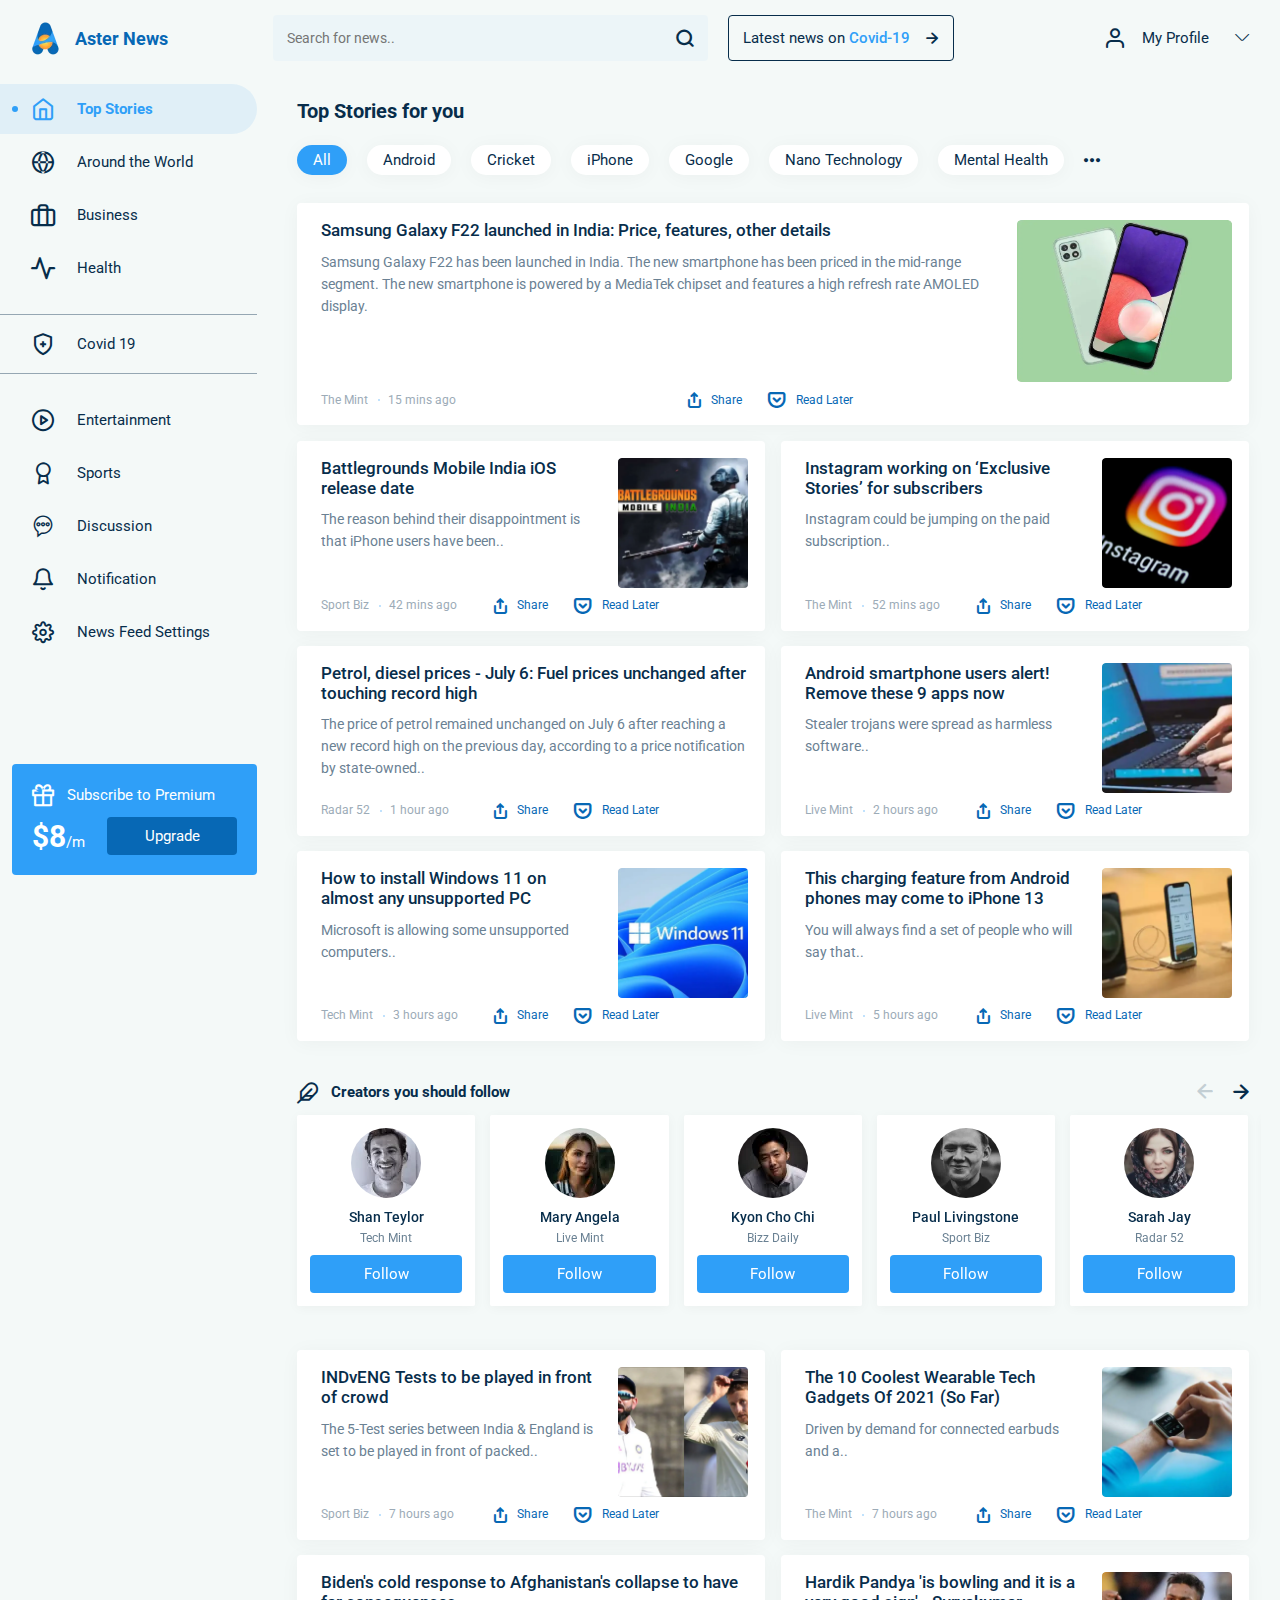
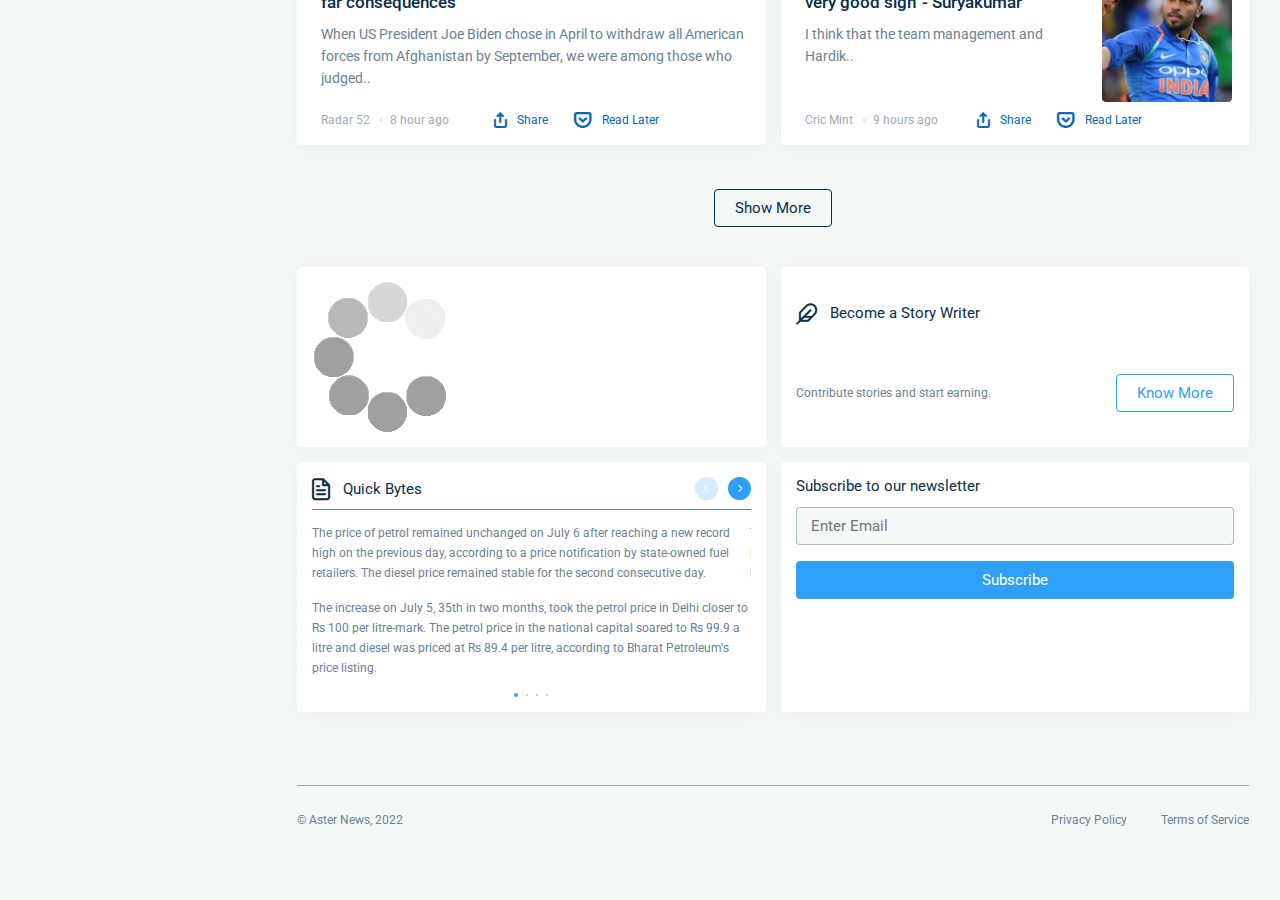
==== commit 589e7b7b: "2" ====
--- a/home.html
+++ b/home.html
@@ -6,7 +6,7 @@
 	<meta charset="UTF-8">
 	<meta name="format-detection" content="telephone=no">
 	<!-- <style>body{opacity: 0;}</style> -->
-	<link rel="stylesheet" href="css/style.min.css?_v=20220507151107">
+	<link rel="stylesheet" href="css/style.min.css?_v=20220509113124">
 	<link rel="shortcut icon" href="favicon.ico">
 	<!-- <meta name="robots" content="noindex, nofollow"> -->
 	<meta name="viewport" content="width=device-width, initial-scale=1.0">
@@ -453,7 +453,6 @@
 							<button type="button" class="weather-module__type weather-module__type_active">Celsius</button>
 							<button type="button" class="weather-module__type">Fahrenheit</button>
 						</div>
-
 					</section>
 					<section class="right-side__module story-writer-module">
 						<h4 class="story-writer-module__title icon-title _icon-story">Become a Story Writer</h4>
@@ -526,7 +525,7 @@
 		</div>
 	</div>
 </div> -->
-	<script src="js/app.min.js?_v=20220507151107"></script>
+	<script src="js/app.min.js?_v=20220509113124"></script>
 </body>
 
 </html>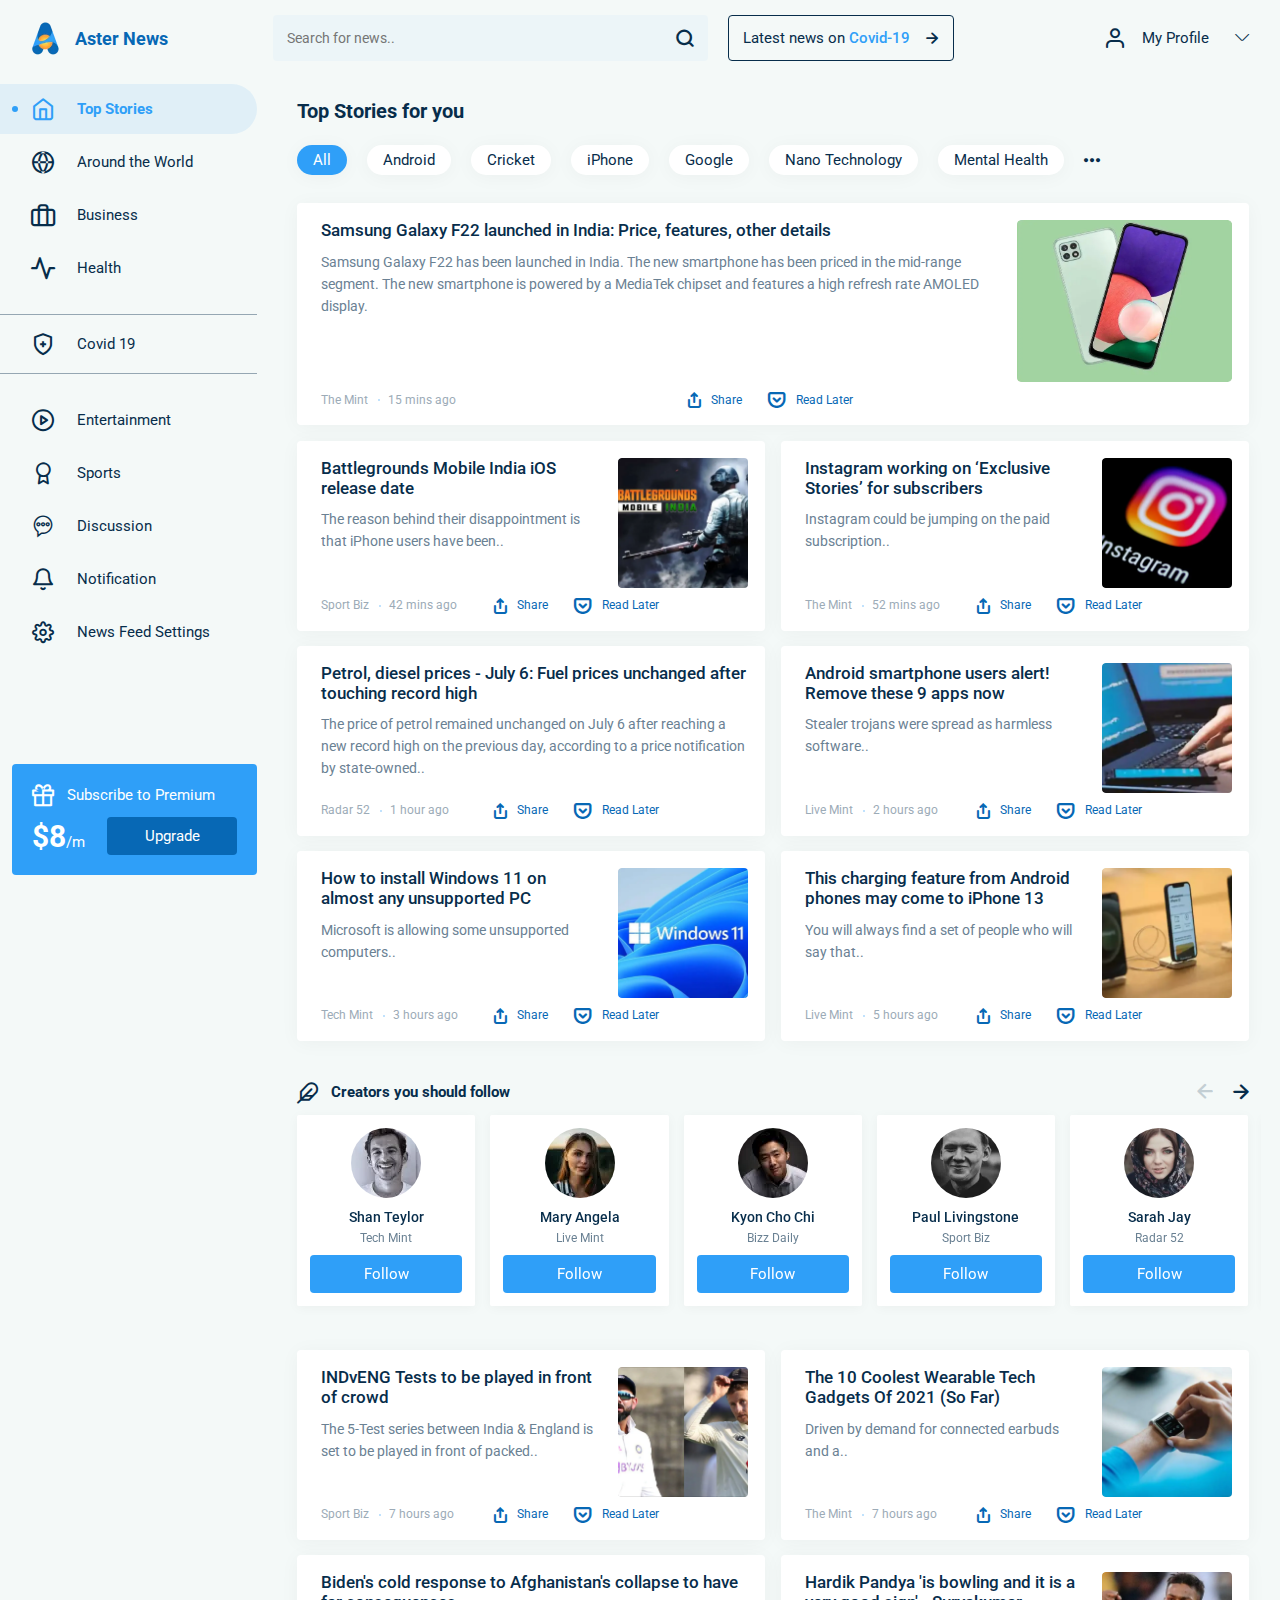
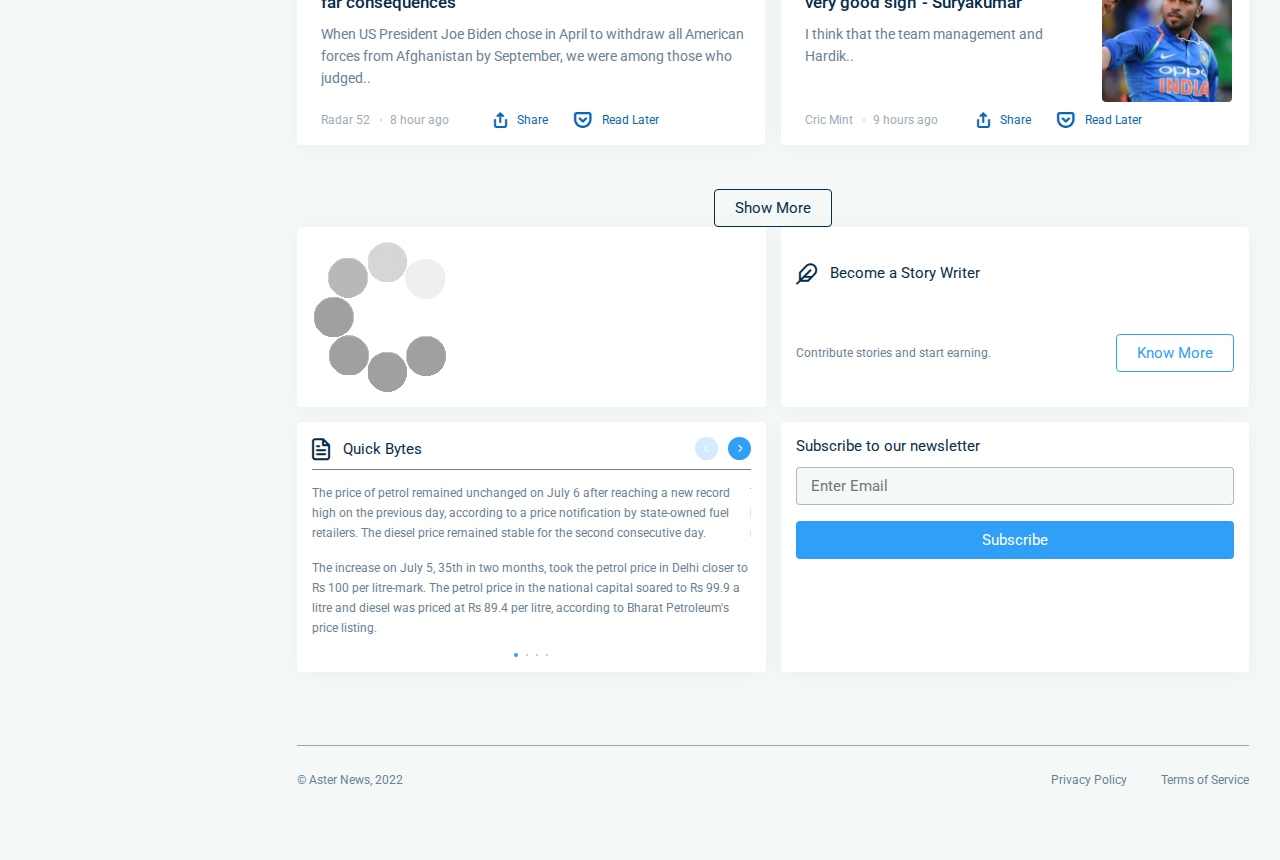
==== commit d55200c0: "3" ====
--- a/home.html
+++ b/home.html
@@ -6,7 +6,7 @@
 	<meta charset="UTF-8">
 	<meta name="format-detection" content="telephone=no">
 	<!-- <style>body{opacity: 0;}</style> -->
-	<link rel="stylesheet" href="css/style.min.css?_v=20220509113124">
+	<link rel="stylesheet" href="css/style.min.css?_v=20220509121727">
 	<link rel="shortcut icon" href="favicon.ico">
 	<!-- <meta name="robots" content="noindex, nofollow"> -->
 	<meta name="viewport" content="width=device-width, initial-scale=1.0">
@@ -525,7 +525,7 @@
 		</div>
 	</div>
 </div> -->
-	<script src="js/app.min.js?_v=20220509113124"></script>
+	<script src="js/app.min.js?_v=20220509121727"></script>
 </body>
 
 </html>--- a/css/style.min.css
+++ b/css/style.min.css
@@ -1 +1 @@
-@charset "UTF-8";@import url(https://fonts.googleapis.com/css?family=Roboto:regular,500,700&display=swap);@font-face{font-family:icons;font-display:swap;src:url(../fonts/icons.woff2) format("woff2"),url(../fonts/icons.woff) format("woff");font-weight:400;font-style:normal}.comments__caption::after,[class*=_icon-]:before{font-family:icons;font-style:normal;font-weight:400;font-variant:normal;text-transform:none;line-height:1;-webkit-font-smoothing:antialiased;-moz-osx-font-smoothing:grayscale}[class*=_icon-]:before{display:block}._icon-nav-disc:before{content:"\e900"}._icon-big-arrow:before{content:"\e901"}._icon-crosshair:before{content:"\e902"}._icon-delete:before{content:"\e903"}._icon-doc:before{content:"\e904"}._icon-gift:before{content:"\e905"}._icon-like-dislike:before{content:"\e906"}._icon-nav-business:before{content:"\e907"}._icon-nav-covid:before{content:"\e908"}._icon-nav-health:before{content:"\e909"}._icon-nav-notifi:before{content:"\e90a"}._icon-nav-play:before{content:"\e90b"}._icon-nav-settings:before{content:"\e90c"}._icon-nav-sports:before{content:"\e90d"}._icon-nav-top:before{content:"\e90e"}._icon-nav-world:before{content:"\e90f"}._icon-read:before{content:"\e910"}._icon-search:before{content:"\e911"}._icon-share:before{content:"\e912"}._icon-slider-arrow:before{content:"\e913"}._icon-story:before{content:"\e914"}._icon-user:before{content:"\e915"}._icon-user-arrow:before{content:"\e916"}._icon-dotts:before{content:"\e917"}*{padding:0;margin:0;border:0}*,:after,:before{-webkit-box-sizing:border-box;box-sizing:border-box}body,html{height:100%;min-width:320px}body{color:#072d4b;line-height:1;font-family:Roboto;font-size:1.0625rem;-ms-text-size-adjust:100%;-moz-text-size-adjust:100%;-webkit-text-size-adjust:100%;-webkit-font-smoothing:antialiased;-moz-osx-font-smoothing:grayscale}button,input,textarea{font-family:Roboto;font-size:inherit}button{cursor:pointer;color:inherit;background-color:inherit}a{color:inherit}a:link,a:visited{text-decoration:none}a:hover{text-decoration:none}ul li{list-style:none}img{vertical-align:top}h1,h2,h3,h4,h5,h6{font-weight:inherit;font-size:inherit}body{background:#f4f9f8}.lock body{overflow:hidden;-ms-touch-action:none;touch-action:none}.wrapper{min-height:100%;display:-webkit-box;display:-ms-flexbox;display:flex;-webkit-box-orient:vertical;-webkit-box-direction:normal;-ms-flex-direction:column;flex-direction:column;overflow:hidden}.wrapper>main{-webkit-box-flex:1;-ms-flex:1 1 auto;flex:1 1 auto}.wrapper>*{min-width:0}@supports (padding-left:clamp(0.9375rem ,0.5982142857rem + 1.6964285714vw ,2.125rem)){[class*=__container]{padding-left:clamp(.9375rem ,.5982142857rem + 1.6964285714vw ,2.125rem)}}@supports not (padding-left:clamp(0.9375rem ,0.5982142857rem + 1.6964285714vw ,2.125rem)){[class*=__container]{padding-left:calc(.9375rem + 1.1875 * (100vw - 20rem)/ 70)}}@supports (padding-right:clamp(0.9375rem ,0.5982142857rem + 1.6964285714vw ,2.125rem)){[class*=__container]{padding-right:clamp(.9375rem ,.5982142857rem + 1.6964285714vw ,2.125rem)}}@supports not (padding-right:clamp(0.9375rem ,0.5982142857rem + 1.6964285714vw ,2.125rem)){[class*=__container]{padding-right:calc(.9375rem + 1.1875 * (100vw - 20rem)/ 70)}}.button{padding:.625rem 1.5625rem;background-color:#2f9ff8;border-radius:4px;color:#fff;font-size:.9375rem;line-height:1.2;text-align:center;-webkit-transition:background-color .3s ease 0s;-o-transition:background-color .3s ease 0s;transition:background-color .3s ease 0s}.button_fw{width:100%}.button_min{padding:.4375rem 1.25rem}.button_border{color:#2f9ff8;background-color:transparent;border:.2px solid #2f9ff8;-webkit-transition:all .3s ease 0s;-o-transition:all .3s ease 0s;transition:all .3s ease 0s;padding:.5625rem 1.25rem}.button_dark-border{color:#2f9ff8;background-color:transparent;border:.2px solid #072d4b;-webkit-transition:all .3s ease 0s;-o-transition:all .3s ease 0s;transition:all .3s ease 0s;padding:.5625rem 1.25rem;color:#072d4b}.button_dark{-webkit-transition:background-color .3s ease 0s;-o-transition:background-color .3s ease 0s;transition:background-color .3s ease 0s;background-color:#0768b5}[data-sticky]{position:relative}[class*=-ibg]{position:relative}[class*=-ibg] img{position:absolute;width:100%;height:100%;top:0;left:0;-o-object-fit:cover;object-fit:cover}[class*=-ibg_contain] img{-o-object-fit:contain;object-fit:contain}[class*=__text]{color:#6a8193}.common__item{margin:0 0 20px 0}.item{background:#fff;-webkit-box-shadow:0 2px 20px rgba(0,0,0,.04);box-shadow:0 2px 20px rgba(0,0,0,.04);border-radius:4px;display:-ms-grid;display:grid;-webkit-box-align:start;-ms-flex-align:start;align-items:start;row-gap:.625rem;-ms-grid-columns:1fr minmax(8.125rem,23.6111111111%);grid-template-columns:1fr minmax(8.125rem,23.6111111111%);-webkit-column-gap:1.0625rem;-moz-column-gap:1.0625rem;column-gap:1.0625rem;padding:1.0625rem 1.0625rem 1.0625rem 1.5rem}.item_noimage{-ms-grid-columns:1fr;grid-template-columns:1fr;-webkit-column-gap:0;-moz-column-gap:0;column-gap:0}.item__title{font-weight:500;line-height:1.1764705882}.item__title:not(:last-child){margin-bottom:.625em}.item__text{font-size:.875rem;line-height:1.5714285714;display:-webkit-box;-webkit-box-orient:vertical;-webkit-line-clamp:3;overflow:hidden}.item__image-ibg{border-radius:.25rem;overflow:hidden;min-height:8.125rem;padding:0 0 75.5813953488% 0}.item__footer{display:-ms-grid;display:grid;-ms-grid-row-align:end;align-self:end;row-gap:.3125rem}.info-item{padding-right:.625rem;display:-webkit-box;display:-ms-flexbox;display:flex;-webkit-box-align:center;-ms-flex-align:center;align-items:center;-webkit-column-gap:1.25rem;-moz-column-gap:1.25rem;column-gap:1.25rem;row-gap:.3125rem;color:#9cabb7;font-size:.75rem;line-height:1.25}.info-item__categoty{position:relative}.info-item__categoty:not(:last-child)::before{content:"";position:absolute;top:50%;right:-.6875rem;-webkit-transform:translate(50%,-50%);-ms-transform:translate(50%,-50%);transform:translate(50%,-50%);height:.125rem;width:.125rem;border-radius:50%;background-color:#acd9fc}.actions-item{display:-webkit-box;display:-ms-flexbox;display:flex;-webkit-column-gap:1.5625rem;-moz-column-gap:1.5625rem;column-gap:1.5625rem;row-gap:.3125rem;-ms-flex-wrap:wrap;flex-wrap:wrap}.actions-item__link{display:-webkit-inline-box;display:-ms-inline-flexbox;display:inline-flex;-webkit-box-align:center;-ms-flex-align:center;align-items:center;-webkit-column-gap:.625rem;-moz-column-gap:.625rem;column-gap:.625rem;row-gap:.3125rem;color:#0768b5;font-size:.75rem;line-height:1.25;-webkit-transition:color .3s ease 0s;-o-transition:color .3s ease 0s;transition:color .3s ease 0s}.actions-item__link::before{font-size:1rem;font-weight:500}.icon-title{font-size:.9375rem;display:-webkit-inline-box;display:-ms-inline-flexbox;display:inline-flex;-webkit-box-align:center;-ms-flex-align:center;align-items:center;line-height:1.2}.icon-title_bold{font-weight:700}.icon-title::before{font-size:1.375rem;margin:0 .5909090909em 0 0}.icon-title_white{color:#fff}.page{padding-top:.5rem}@supports (padding-bottom:clamp(1.875rem ,0.9821428571rem + 4.4642857143vw ,5rem)){.page{padding-bottom:clamp(1.875rem ,.9821428571rem + 4.4642857143vw ,5rem)}}@supports not (padding-bottom:clamp(1.875rem ,0.9821428571rem + 4.4642857143vw ,5rem)){.page{padding-bottom:calc(1.875rem + 3.125 * (100vw - 20rem)/ 70)}}.page__container{display:-ms-grid;display:grid;-ms-grid-columns:minmax(14.125rem,16.472303207%) 1fr 20.7725947522%;grid-template-columns:minmax(14.125rem,16.472303207%) 1fr 20.7725947522%}@supports (gap:clamp(0.625rem ,0.0000000625rem + 3.125vw ,2.8125rem)){.page__container{gap:clamp(.625rem ,.0000000625rem + 3.125vw ,2.8125rem)}}@supports not (gap:clamp(0.625rem ,0.0000000625rem + 3.125vw ,2.8125rem)){.page__container{gap:calc(.625rem + 2.1875 * (100vw - 20rem)/ 70)}}.page__left-side{padding-bottom:1.1875rem;min-width:0}.page__main{min-width:0}.page__right-side{min-width:0}.left-side__menu:not(:last-child){margin-bottom:6.6875rem}.menu__list{position:relative}.menu__list_border{padding:.3125rem 0;margin:1.3125rem 0}.menu__list_border::before{content:"";position:absolute;right:0;top:0;height:1px;width:200%;background-color:rgba(7,46,75,.4)}.menu__list_border::after{content:"";position:absolute;right:0;bottom:0;height:1px;width:200%;background-color:rgba(7,46,75,.4)}.menu__item{position:relative}.menu__item:not(:last-child){margin-bottom:.1875rem}.menu__item_active::before{content:"";position:absolute;top:0;right:0;height:100%;width:200%;background-color:rgba(47,159,248,.1);border-radius:0 2.3125rem 2.3125rem 0}.menu__item_active .menu__link{color:#2f9ff8;font-weight:700}.menu__item_active .menu__link::after{opacity:1}.menu__link{min-height:3.125rem;padding:.3125rem 1.25rem .3125rem 0;display:-webkit-inline-box;display:-ms-inline-flexbox;display:inline-flex;-webkit-box-align:center;-ms-flex-align:center;align-items:center;position:relative;font-size:.9375rem;line-height:1.2}.menu__link::before{font-size:1.375rem;-webkit-box-flex:0;-ms-flex:0 0 1.5rem;flex:0 0 1.5rem;width:1.5rem;display:-webkit-box;display:-ms-flexbox;display:flex;-webkit-box-align:center;-ms-flex-align:center;align-items:center;-webkit-box-pack:center;-ms-flex-pack:center;justify-content:center;margin:0 1.375rem 0 0}.menu__link::after{content:"";position:absolute;top:50%;-webkit-transform:translate(-50%,-50%);-ms-transform:translate(-50%,-50%);transform:translate(-50%,-50%);width:.375rem;height:.375rem;border-radius:50%;background-color:#2f9ff8;opacity:0;-webkit-transition:color .3s ease 0s;-o-transition:color .3s ease 0s;transition:color .3s ease 0s}@supports (left:clamp(-1.09375rem ,-0.25rem + -0.9375vw ,-0.4375rem)){.menu__link::after{left:clamp(-1.09375rem ,-.25rem + -.9375vw ,-.4375rem)}}@supports not (left:clamp(-1.09375rem ,-0.25rem + -0.9375vw ,-0.4375rem)){.menu__link::after{left:calc(-.4375rem + -.65625 * (100vw - 20rem)/ 70)}}.premium{background-color:#2f9ff8;border-radius:4px;padding:1.25rem;color:#fff}.premium__title:not(:last-child){margin-bottom:.6875rem}.premium__body{display:-webkit-box;display:-ms-flexbox;display:flex;-webkit-box-align:center;-ms-flex-align:center;align-items:center;-ms-flex-wrap:wrap;flex-wrap:wrap;-webkit-column-gap:1.375rem;-moz-column-gap:1.375rem;column-gap:1.375rem;row-gap:.625rem}.premium__price{font-weight:700;font-size:1.875rem;line-height:1.1666666667}.premium__price span{font-weight:400;font-size:.9375rem;line-height:1.2}.premium__button{-webkit-box-flex:1;-ms-flex:1 1 auto;flex:1 1 auto}.right-side{display:-ms-grid;display:grid;gap:.9375rem;-ms-flex-line-pack:start;align-content:start}.right-side__module{background:#fff;-webkit-box-shadow:0 .125rem 1.25rem rgba(0,0,0,.04);box-shadow:0 .125rem 1.25rem rgba(0,0,0,.04);border-radius:.25rem;padding:.9375rem;min-width:0}.weather-module{display:-ms-grid;display:grid;gap:.9375rem}.weather-module__title{font-size:.9375rem;line-height:1.2;display:-webkit-box;display:-ms-flexbox;display:flex;-webkit-box-align:center;-ms-flex-align:center;align-items:center;-webkit-box-pack:justify;-ms-flex-pack:justify;justify-content:space-between;-webkit-box-orient:horizontal;-webkit-box-direction:reverse;-ms-flex-direction:row-reverse;flex-direction:row-reverse;padding-bottom:.5625rem;border-bottom:.0625rem solid rgba(7,46,75,.6);gap:.9375rem}.weather-module__footer{display:-webkit-inline-box;display:-ms-inline-flexbox;display:inline-flex;gap:1.4375rem}.weather-module__type{font-size:.75rem;line-height:1.1666666667;color:rgba(7,45,75,.3)}.weather-module__type_active{color:#072d4b}.body-weather-module{display:-webkit-box;display:-ms-flexbox;display:flex;-webkit-box-align:center;-ms-flex-align:center;align-items:center;-webkit-box-pack:justify;-ms-flex-pack:justify;justify-content:space-between}.body-weather-module__info{display:-webkit-box;display:-ms-flexbox;display:flex;-webkit-box-orient:vertical;-webkit-box-direction:normal;-ms-flex-direction:column;flex-direction:column;gap:.4375rem}.body-weather-module__status{font-size:.9375rem;line-height:1.2}.body-weather-module__value{font-weight:700;font-size:1.625rem;line-height:1.1538461538}.body-weather-module__value sup{font-size:.75rem;line-height:1.1666666667}.story-writer-module{display:-ms-grid;display:grid;-ms-grid-columns:1fr auto;grid-template-columns:1fr auto;-webkit-box-align:center;-ms-flex-align:center;align-items:center;gap:.5625rem}.story-writer-module__title{-ms-grid-column-span:2;grid-column:span 2}.story-writer-module__text{font-size:.75rem;line-height:1.5}.quick-bytes__header{font-size:.9375rem;line-height:1.2;display:-webkit-box;display:-ms-flexbox;display:flex;-webkit-box-align:center;-ms-flex-align:center;align-items:center;-webkit-box-pack:justify;-ms-flex-pack:justify;justify-content:space-between;padding-bottom:.5625rem;border-bottom:.0625rem solid rgba(7,46,75,.6);gap:.9375rem}.quick-bytes__header:not(:last-child){margin-bottom:.8125rem}.quick-bytes__arrows{display:-webkit-box;display:-ms-flexbox;display:flex;gap:.625rem}.quick-bytes__arrow{background-color:#2f9ff8;height:1.4375rem;width:1.4375rem;-webkit-box-flex:0;-ms-flex:0 0 1.4375rem;flex:0 0 1.4375rem;border-radius:50%;display:-webkit-box;display:-ms-flexbox;display:flex;-webkit-box-align:center;-ms-flex-align:center;align-items:center;-webkit-box-pack:center;-ms-flex-pack:center;justify-content:center;color:#fff;font-size:.5rem}.quick-bytes__arrow.swiper-button-disabled{opacity:.2;cursor:default}.quick-bytes__arrow::before{-webkit-transform:translate(.0625rem,0);-ms-transform:translate(.0625rem,0);transform:translate(.0625rem,0)}.quick-bytes__arrow_left{-webkit-transform:rotate(180deg);-ms-transform:rotate(180deg);transform:rotate(180deg)}.quick-bytes__slide{font-size:.75rem;line-height:1.6666666667;color:#6a8193;padding-bottom:.9375rem}.quick-bytes__slide p:not(:last-child){margin-bottom:.9375rem}.quick-bytes__dotts{display:-webkit-box;display:-ms-flexbox;display:flex;-webkit-box-pack:center;-ms-flex-pack:center;justify-content:center;-webkit-box-align:center;-ms-flex-align:center;align-items:center;min-height:4px;gap:.5rem;-webkit-transition:all .3s ease 0s;-o-transition:all .3s ease 0s;transition:all .3s ease 0s}.quick-bytes__dotts .swiper-pagination-bullet{background-color:rgba(7,46,75,.3);width:.125rem;height:.125rem;border-radius:50%}.quick-bytes__dotts .swiper-pagination-bullet-active{background-color:#2f9ff8;width:.25rem;height:.25rem}.subscribe-module__title:not(:last-child){margin-bottom:.75rem}.subscribe-module__line .form__error{color:red;font-size:.75rem;margin-top:.3125rem}.subscribe-module__line:not(:last-child){margin-bottom:1rem}.subscribe-module__input{background:#f4f9f8;border:.0625rem solid rgba(7,46,75,.3);border-radius:.25rem;padding:0 .875rem;height:2.375rem;font-size:.9375rem;width:100%;color:#6a8193}.subscribe-module__input:focus{color:#072d4b}.subscribe-module__input._form-error{border:.0625rem solid red}.news-module_home{display:-ms-grid;display:grid;justify-items:center;gap:2.75rem}.news-module__title{-ms-grid-column-align:start;justify-self:start;font-weight:700;font-size:1.0625rem;line-height:1.1764705882;display:-webkit-box;display:-ms-flexbox;display:flex;-webkit-box-align:center;-ms-flex-align:center;align-items:center;gap:.8125rem}.news-module__title:not(:last-child){margin-bottom:.875rem}.news-module__title::after{content:"";-webkit-box-flex:1;-ms-flex:1 1 auto;flex:1 1 auto;background-color:rgba(7,46,75,.1);height:.0625rem}.news-module__items{display:-ms-grid;display:grid;-ms-grid-columns:(1fr)[2];grid-template-columns:repeat(2,1fr)}@supports (gap:clamp(0.625rem ,0.5178571429rem + 0.5357142857vw ,1rem)){.news-module__items{gap:clamp(.625rem ,.5178571429rem + .5357142857vw ,1rem)}}@supports not (gap:clamp(0.625rem ,0.5178571429rem + 0.5357142857vw ,1rem)){.news-module__items{gap:calc(.625rem + .375 * (100vw - 20rem)/ 70)}}.subscribe-news{padding:.9375rem 1.5rem .9375rem 2.0625rem;background:#ffe8c5;border-radius:4px;display:-webkit-box;display:-ms-flexbox;display:flex;-webkit-box-align:center;-ms-flex-align:center;align-items:center;gap:16.2127107652%}.subscribe-news__content{-webkit-box-flex:1;-ms-flex:1 1 auto;flex:1 1 auto}.subscribe-news__title:not(:last-child){margin-bottom:.8125rem}.subscribe-news__form{display:-ms-grid;display:grid;-webkit-column-gap:.8125rem;-moz-column-gap:.8125rem;column-gap:.8125rem;-ms-grid-columns:1fr auto;grid-template-columns:1fr auto;-webkit-box-align:start;-ms-flex-align:start;align-items:start}.subscribe-news__message .form__error{color:red;font-size:.75rem;margin-top:.3125rem}.subscribe-news__input{width:100%;background:#fff5e6;border-radius:4px;font-size:.9375rem;line-height:1.2;color:rgba(7,46,75,.3);padding:.625rem .8125rem}.subscribe-news__input:focus{color:#072d4b}.subscribe-news__input._form-error{border:.0625rem solid red}.header{position:relative;z-index:50;padding:.9375rem 0}.header__container{display:-ms-grid;display:grid;min-height:2.875rem;-webkit-box-align:center;-ms-flex-align:center;align-items:center;-ms-grid-columns:16.472303207% 1fr 20.7725947522%;grid-template-columns:16.472303207% 1fr 20.7725947522%}@supports (gap:clamp(1.25rem ,0.8035714286rem + 2.2321428571vw ,2.8125rem)){.header__container{gap:clamp(1.25rem ,.8035714286rem + 2.2321428571vw ,2.8125rem)}}@supports not (gap:clamp(1.25rem ,0.8035714286rem + 2.2321428571vw ,2.8125rem)){.header__container{gap:calc(1.25rem + 1.5625 * (100vw - 20rem)/ 70)}}.no-webp .header__logo{background:url(../img/logo.png) left/1.8125rem no-repeat}.header__logo{position:relative;z-index:5;-ms-grid-column-align:start;justify-self:start;white-space:nowrap;color:#0768b5;font-weight:700;font-size:1.125rem;line-height:2.1875rem;padding:0 0 0 2.75rem;min-width:1.8125rem}.header__user{position:relative;z-index:5;-ms-grid-column-align:end;justify-self:end}.body-header{display:-ms-grid;display:grid;-ms-grid-columns:1fr 33.2036316472%;grid-template-columns:1fr 33.2036316472%;gap:1.25rem}.search{position:relative;z-index:5;height:2.875rem}.search.search__open{position:absolute;top:0;left:0;width:100%;height:100%;display:-webkit-box;display:-ms-flexbox;display:flex;-webkit-box-align:center;-ms-flex-align:center;align-items:center;padding:0 .625rem;z-index:8}.search__body{-webkit-box-flex:1;-ms-flex:1 1 auto;flex:1 1 auto;background:#ecf5f8;height:2.875rem;border-radius:.25rem;position:relative}.search__open .search__body{background:#ecf5f8}.search__input{height:100%;background-color:transparent;width:100%;padding:0 2.875rem 0 .875rem;color:rgba(7,45,75,.3);font-size:.875rem}.search__input:focus{color:#072d4b}.search__open .search__input{display:block}.search__button,.search__icon{display:none;width:2.875rem;height:2.875rem;position:absolute;top:0;right:0;font-size:1.125rem;background-color:transparent}.search__open .search__button{display:block}.search__open .search__icon{display:none}.latest-header{position:relative;z-index:5;background:#f4f9f8;border:.2px solid #072d4b;border-radius:4px;display:-webkit-box;display:-ms-flexbox;display:flex;-webkit-box-align:center;-ms-flex-align:center;align-items:center;padding:.1875rem .875rem;font-size:.9375rem}.latest-header__value{white-space:nowrap;-o-text-overflow:ellipsis;text-overflow:ellipsis;-webkit-box-flex:1;-ms-flex:1 1 auto;flex:1 1 auto;overflow:hidden;padding-right:.3125rem;line-height:1.2}.latest-header__value span{color:#2f9ff8;font-weight:500}.latest-header__arrow{-webkit-box-flex:0;-ms-flex:0 0 .8125rem;flex:0 0 .8125rem;font-size:.8125rem}.user-header{position:relative}.user-header__title{display:-webkit-box;display:-ms-flexbox;display:flex}.user-header__profile{display:-webkit-box;display:-ms-flexbox;display:flex;-webkit-box-align:center;-ms-flex-align:center;align-items:center;-webkit-box-flex:1;-ms-flex:1 1 auto;flex:1 1 auto;font-size:.9375rem;line-height:1.2}@supports (padding-right:clamp(0.625rem ,-2.8348214286rem + 5.5803571429vw ,2.1875rem)){.user-header__profile{padding-right:clamp(.625rem ,-2.8348214286rem + 5.5803571429vw ,2.1875rem)}}@supports not (padding-right:clamp(0.625rem ,-2.8348214286rem + 5.5803571429vw ,2.1875rem)){.user-header__profile{padding-right:calc(.625rem + 1.5625 * (100vw - 62rem)/ 28)}}.user-header__profile span{padding-left:1rem}.user-header__profile::before{font-size:1.25rem;width:1.25rem;-webkit-box-flex:0;-ms-flex:0 0 1.25rem;flex:0 0 1.25rem}.user-header__arrow{-webkit-transition:-webkit-transform .3s ease 0s;transition:-webkit-transform .3s ease 0s;-o-transition:transform .3s ease 0s;transition:transform .3s ease 0s;transition:transform .3s ease 0s,-webkit-transform .3s ease 0s;font-size:.5rem}.user-header_open .user-header__arrow{-webkit-transform:rotate(-180deg);-ms-transform:rotate(-180deg);transform:rotate(-180deg)}.user-header__menu{position:absolute;right:0;top:100%}.menu-user{-webkit-box-shadow:0 2px 20px rgba(0,0,0,.04);box-shadow:0 2px 20px rgba(0,0,0,.04);padding:.9375rem;display:-ms-grid;display:grid;gap:.625rem;background-color:#fff;min-width:9.375rem;border-radius:.25rem;-webkit-transform:translate(0,0);-ms-transform:translate(0,0);transform:translate(0,0);opacity:0;visibility:hidden;-webkit-transition:all .3s ease 0s;-o-transition:all .3s ease 0s;transition:all .3s ease 0s}.user-header_open .menu-user{-webkit-transform:translate(0,.3125rem);-ms-transform:translate(0,.3125rem);transform:translate(0,.3125rem);opacity:1;visibility:visible}.icon-menu{display:none}.footer{font-size:.75rem;line-height:1.8333333333;color:#6a8193}.footer__container{display:-ms-grid;display:grid;-webkit-box-align:center;-ms-flex-align:center;align-items:center;-ms-grid-columns:16.472303207% 1fr 20.7725947522%;grid-template-columns:16.472303207% 1fr 20.7725947522%}@supports (gap:clamp(0.625rem ,0.0000000625rem + 3.125vw ,2.8125rem)){.footer__container{gap:clamp(.625rem ,.0000000625rem + 3.125vw ,2.8125rem)}}@supports not (gap:clamp(0.625rem ,0.0000000625rem + 3.125vw ,2.8125rem)){.footer__container{gap:calc(.625rem + 2.1875 * (100vw - 20rem)/ 70)}}.footer__container::before{content:""}.footer__container::after{content:""}.footer__body{border-top:.0625rem solid rgba(7,46,75,.4);padding-top:1.4375rem;padding-bottom:1.8125rem;display:-webkit-box;display:-ms-flexbox;display:flex;-webkit-box-pack:justify;-ms-flex-pack:justify;justify-content:space-between}.menu-footer{display:-webkit-box;display:-ms-flexbox;display:flex}.menu-footer__link{-webkit-transition:color .3s ease 0s;-o-transition:color .3s ease 0s;transition:color .3s ease 0s}@supports (margin-right:clamp(0.625rem ,0.125rem + 2.5vw ,2.375rem)){.menu-footer__link:not(:last-child){margin-right:clamp(.625rem ,.125rem + 2.5vw ,2.375rem)}}@supports not (margin-right:clamp(0.625rem ,0.125rem + 2.5vw ,2.375rem)){.menu-footer__link:not(:last-child){margin-right:calc(.625rem + 1.75 * (100vw - 20rem)/ 70)}}.home__stories:not(:last-child){margin-bottom:2.5rem}.home__creators:not(:last-child){margin-bottom:2rem}.home__news:not(:last-child){margin-bottom:2.5rem}.stories-module{padding-top:1rem}.stories-module__title{font-weight:700;font-size:1.25rem;line-height:1.15}.stories-module__title:not(:last-child){margin-bottom:1.375rem}.stories-module__filter:not(:last-child){margin-bottom:1.125rem}.stories-module__items{display:-ms-grid;display:grid;-ms-grid-columns:(1fr)[2];grid-template-columns:repeat(2,1fr)}@supports (gap:clamp(0.625rem ,0.5178571429rem + 0.5357142857vw ,1rem)){.stories-module__items{gap:clamp(.625rem ,.5178571429rem + .5357142857vw ,1rem)}}@supports not (gap:clamp(0.625rem ,0.5178571429rem + 0.5357142857vw ,1rem)){.stories-module__items{gap:calc(.625rem + .375 * (100vw - 20rem)/ 70)}}.filter{display:-webkit-inline-box;display:-ms-inline-flexbox;display:inline-flex;-ms-flex-wrap:wrap;flex-wrap:wrap;gap:.625rem}.filter__item{font-size:.9375rem;line-height:1.2;padding:.375rem 1rem;background-color:#fff;-webkit-box-shadow:0 .125rem 1.25rem rgba(0,0,0,.04);box-shadow:0 .125rem 1.25rem rgba(0,0,0,.04);border-radius:20px;-webkit-transition:all .3s ease 0s;-o-transition:all .3s ease 0s;transition:all .3s ease 0s;margin-bottom:.625rem}.filter__item:not(:last-child){margin-right:.625rem}.filter__item_active{background-color:#2f9ff8;color:#fff}.filter__item_more{font-size:.25rem;background-color:transparent;-webkit-box-shadow:none;box-shadow:none;padding:0}.creators-module__header{display:-ms-grid;display:grid;gap:.9375rem;-ms-grid-columns:1fr auto;grid-template-columns:1fr auto}.creators-module__arrows{display:-webkit-box;display:-ms-flexbox;display:flex;-webkit-box-align:center;-ms-flex-align:center;align-items:center;gap:1.25rem}.creators-module__arrow{-webkit-transition:color .3s ease 0s;-o-transition:color .3s ease 0s;transition:color .3s ease 0s}.creators-module__arrow_left{-webkit-transform:rotate(-180deg);-ms-transform:rotate(-180deg);transform:rotate(-180deg)}.creators-module__arrow.swiper-button-disabled{opacity:.2;cursor:default}.creators-module__slider{margin:0 -.75rem;padding:.75rem}.slide-creator{background:#fff;-webkit-box-shadow:0 .125rem .75rem rgba(0,0,0,.04);box-shadow:0 .125rem .75rem rgba(0,0,0,.04);border-radius:.125rem;padding:.8125rem;display:-webkit-box;display:-ms-flexbox;display:flex;-webkit-box-orient:vertical;-webkit-box-direction:normal;-ms-flex-direction:column;flex-direction:column;-webkit-box-align:center;-ms-flex-align:center;align-items:center;text-align:center;height:100%}.slide-creator__body{-webkit-box-flex:1;-ms-flex:1 1 auto;flex:1 1 auto;display:-webkit-box;display:-ms-flexbox;display:flex;-webkit-box-orient:vertical;-webkit-box-direction:normal;-ms-flex-direction:column;flex-direction:column;-webkit-box-align:center;-ms-flex-align:center;align-items:center}.slide-creator__body:not(:last-child){margin-bottom:.625rem}.slide-creator__avatar-ibg{overflow:hidden;border-radius:50%}@supports (width:clamp(4.375rem ,-3.125rem + 8.3333333333vw ,6.875rem)){.slide-creator__avatar-ibg{width:clamp(4.375rem ,-3.125rem + 8.3333333333vw ,6.875rem)}}@supports not (width:clamp(4.375rem ,-3.125rem + 8.3333333333vw ,6.875rem)){.slide-creator__avatar-ibg{width:calc(4.375rem + 2.5 * (100vw - 90rem)/ 30)}}@supports (height:clamp(4.375rem ,-3.125rem + 8.3333333333vw ,6.875rem)){.slide-creator__avatar-ibg{height:clamp(4.375rem ,-3.125rem + 8.3333333333vw ,6.875rem)}}@supports not (height:clamp(4.375rem ,-3.125rem + 8.3333333333vw ,6.875rem)){.slide-creator__avatar-ibg{height:calc(4.375rem + 2.5 * (100vw - 90rem)/ 30)}}.slide-creator__avatar-ibg:not(:last-child){margin-bottom:.625rem}.slide-creator__title{font-weight:500;font-size:.875rem;line-height:1.2857142857}.slide-creator__title:not(:last-child){margin-bottom:.3125rem}.slide-creator__position{font-size:.75rem;line-height:1.1666666667;color:#6a8193}.slide-creator__link{-ms-flex-item-align:end;align-self:flex-end}.news-page__comments:not(:last-child){margin-bottom:3rem}.news-page__subscribe:not(:last-child){margin-bottom:3.75rem}.body-news:not(:last-child){margin-bottom:2rem}.body-news__title{font-weight:700;line-height:1.3076923077}@supports (font-size:clamp(1.375rem ,1.3035714286rem + 0.3571428571vw ,1.625rem)){.body-news__title{font-size:clamp(1.375rem ,1.3035714286rem + .3571428571vw ,1.625rem)}}@supports not (font-size:clamp(1.375rem ,1.3035714286rem + 0.3571428571vw ,1.625rem)){.body-news__title{font-size:calc(1.375rem + .25 * (100vw - 20rem)/ 70)}}.body-news__title:not(:last-child){margin-bottom:.875rem}.body-news__text{line-height:1.6470588235}.body-news__text:not(:last-child){margin-bottom:2.375rem}.body-news__text p:not(:last-child){margin-bottom:1.75rem}.body-news__text ul{margin-left:.5625rem}.body-news__text ul:not(:last-child){margin-bottom:1.75rem}.body-news__text ul li{position:relative;padding-left:1.875rem;-webkit-box-align:center;-ms-flex-align:center;align-items:center;display:-webkit-box;display:-ms-flexbox;display:flex}.body-news__text ul li:not(:last-child){margin-bottom:1.25rem}.body-news__text ul li::before{content:"";background:#2f9ff8;width:.8125rem;height:.8125rem;position:absolute;top:50%;-webkit-transform:translate(0,-50%);-ms-transform:translate(0,-50%);transform:translate(0,-50%);left:0}.body-news__text img{width:100%}.body-news__text img:not(:last-child){margin-bottom:2.375rem}.news-categories{display:-webkit-box;display:-ms-flexbox;display:flex;-ms-flex-wrap:wrap;flex-wrap:wrap;gap:.625rem}.news-categories:not(:last-child){margin-bottom:1.25rem}.news-categories__item{font-size:.75rem;padding:.3125rem .625rem;line-height:1.1666666667;color:#2f9ff8;background-color:rgba(47,158,248,.2);border-radius:.25rem;-webkit-transition:all .3s ease 0s;-o-transition:all .3s ease 0s;transition:all .3s ease 0s}.info-news{display:-ms-grid;display:grid;justify-items:center;font-size:.75rem;line-height:1.5}.info-news__publish{color:rgba(7,46,75,.3)}.info-news__publish:not(:last-child){margin-bottom:.3125rem}.info-news__author:not(:last-child){margin-bottom:.9375rem}.info-news__back{-webkit-text-decoration-line:underline;text-decoration-line:underline;color:#2f9ff8;-webkit-transition:all .3s ease 0s;-o-transition:all .3s ease 0s;transition:all .3s ease 0s}.comments__title{font-weight:700;font-size:1.0625rem;line-height:1.1764705882;display:-webkit-box;display:-ms-flexbox;display:flex;-webkit-box-align:center;-ms-flex-align:center;align-items:center;gap:.8125rem}.comments__title:not(:last-child){margin-bottom:.625rem}.comments__title::after{content:"";-webkit-box-flex:1;-ms-flex:1 1 auto;flex:1 1 auto;background-color:rgba(7,46,75,.1);height:.0625rem}.comments__caption{font-weight:500;font-size:1.0625rem;line-height:1.1764705882;-webkit-text-decoration-line:underline;text-decoration-line:underline;color:#2f9ff8;display:-webkit-inline-box;display:-ms-inline-flexbox;display:inline-flex;-webkit-box-align:center;-ms-flex-align:center;align-items:center;gap:.875rem}.comments__caption::after{display:-webkit-box;display:-ms-flexbox;display:flex;-webkit-box-align:center;-ms-flex-align:center;align-items:center;-webkit-box-pack:center;-ms-flex-pack:center;justify-content:center;content:"\e913";width:24px;height:24px;-webkit-box-flex:0;-ms-flex:0 0 1.5rem;flex:0 0 1.5rem;border-radius:50%;font-size:.625rem;color:#fff;background-color:#2f9ff8;-webkit-transform:rotate(90deg);-ms-transform:rotate(90deg);transform:rotate(90deg);-webkit-transition:all .3s ease 0s;-o-transition:all .3s ease 0s;transition:all .3s ease 0s}.comments__caption._spoller-active::after{-webkit-transform:rotate(-90deg);-ms-transform:rotate(-90deg);transform:rotate(-90deg)}.comments__body{padding-top:2.1875rem}.form-comments{display:-ms-grid;display:grid;gap:.625rem}.form-comments:not(:last-child){margin-bottom:1.25rem}.form-comments__message .form__error{color:red;font-size:.75rem;margin-top:.3125rem}.form-comments__input{width:100%;background:#ecf5f8;border-radius:4px;padding:.75rem 1.125rem;resize:vertical;min-height:6rem;font-size:.9375rem;line-height:1.2;color:rgba(7,45,75,.3)}.form-comments__input:focus{color:#072d4b}.form-comments__input._form-error{border:.0625rem solid red}.form-comments__button{-ms-grid-column-align:start;justify-self:start;padding:.625rem 1.875rem}.comment{margin-bottom:1.6875rem}.comment .comment{padding-left:1.5rem;border-left:.125rem solid #ffe8c4;margin-top:1.3125rem}.comment__header{display:-webkit-box;display:-ms-flexbox;display:flex;-webkit-box-pack:justify;-ms-flex-pack:justify;justify-content:space-between;-webkit-box-align:center;-ms-flex-align:center;align-items:center}.comment__header:not(:last-child){margin-bottom:.625rem}.comment__title{font-weight:500;font-size:1.0625rem;line-height:1.1764705882;-webkit-text-decoration-line:underline;text-decoration-line:underline}.comment__actions{display:-webkit-inline-box;display:-ms-inline-flexbox;display:inline-flex;gap:.8125rem}.comment__action{-webkit-transition:color .3s ease 0s;-o-transition:color .3s ease 0s;transition:color .3s ease 0s}.comment__action_dis{-webkit-transform:rotate(-180deg);-ms-transform:rotate(-180deg);transform:rotate(-180deg)}.comment__text{line-height:1.4117647059}.comment__text:not(:last-child){margin-bottom:.625rem}.comment__footer{display:-webkit-box;display:-ms-flexbox;display:flex;-webkit-box-pack:justify;-ms-flex-pack:justify;justify-content:space-between;-webkit-box-align:center;-ms-flex-align:center;align-items:center;font-size:.75rem;line-height:1.1666666667}.comment__footer:not(:last-child){margin-bottom:.8125rem}.comment__reply{font-size:.875rem;line-height:1.1428571429;line-height:16px;color:#2f9ff8;-webkit-transition:all .3s ease 0s;-o-transition:all .3s ease 0s;transition:all .3s ease 0s}.comment__publish{color:rgba(7,46,75,.3)}.comment__delete{color:#ff8c8c;-webkit-transition:color .3s ease 0s;-o-transition:color .3s ease 0s;transition:color .3s ease 0s}.comment__delete span{text-decoration:underline}.comment__delete::before{font-size:1.1875rem}.swiper{overflow:hidden}.swiper-wrapper{width:100%;height:100%;-webkit-box-sizing:content-box;box-sizing:content-box;display:-webkit-box;display:-ms-flexbox;display:flex;position:relative}.swiper-vertical .swiper-wrapper{-webkit-box-orient:vertical;-webkit-box-direction:normal;-ms-flex-direction:column;flex-direction:column}.swiper-autoheight .swiper-wrapper{-webkit-box-align:start;-ms-flex-align:start;align-items:flex-start}.swiper-initialized .swiper-slide{-ms-flex-negative:0;flex-shrink:0}.swiper-android .swiper-slide,.swiper-android .swiper-wrapper{-webkit-transform:translate3d(0,0,0);transform:translate3d(0,0,0)}.swiper-button-lock{display:none!important}@media (min-width:23.74875em){.item__footer{-ms-grid-column-span:2;grid-column:span 2;-ms-grid-columns:minmax(10.625rem,40.1851851852%) 1fr;grid-template-columns:minmax(10.625rem,40.1851851852%) 1fr}}@media (min-width:26.875em){.search__button{display:block}}@media (min-width:47.99875em){.item__image-ibg{-ms-grid-row-span:2;grid-row:span 2}}@media (min-width:62.00125em){.left-side__premium{margin-left:-1.1875rem}}@media (min-width:68.75em){.stories-module__item:first-child{-ms-grid-column-span:2;grid-column:span 2}}@media (min-width:90em){.item_big .item__footer{-ms-grid-column-span:1;grid-column:span 1}.page__left-side{padding-right:1.1875rem}.right-side{padding-top:3.8125rem}}@media (max-width:25em){.item{padding:.625rem}}@media (max-width:89.99875em){.page__container{-ms-grid-columns:minmax(14.125rem,16.472303207%) 1fr;grid-template-columns:minmax(14.125rem,16.472303207%) 1fr}.footer__container{-ms-grid-columns:minmax(14.125rem,16.472303207%) 1fr;grid-template-columns:minmax(14.125rem,16.472303207%) 1fr}}@media (max-width:68.74875em){.news-module__items{-ms-grid-columns:1fr;grid-template-columns:1fr}.stories-module__items{-ms-grid-columns:1fr;grid-template-columns:1fr}}@media (max-width:61.99875em){.page__container{-ms-grid-columns:1fr;grid-template-columns:1fr}.page__left-side{display:none}.menu{background-color:#f4f9f8;position:fixed;width:100%;height:100%;top:0;left:-100%;padding-top:5rem;padding-bottom:1.25rem;overflow:auto;-webkit-transition:all .3s ease 0s;-o-transition:all .3s ease 0s;transition:all .3s ease 0s}@supports (padding-left:clamp(0.9375rem ,0.5982142857rem + 1.6964285714vw ,2.125rem)){.menu{padding-left:clamp(.9375rem ,.5982142857rem + 1.6964285714vw ,2.125rem)}}@supports not (padding-left:clamp(0.9375rem ,0.5982142857rem + 1.6964285714vw ,2.125rem)){.menu{padding-left:calc(.9375rem + 1.1875 * (100vw - 20rem)/ 70)}}@supports (padding-right:clamp(0.9375rem ,0.5982142857rem + 1.6964285714vw ,2.125rem)){.menu{padding-right:clamp(.9375rem ,.5982142857rem + 1.6964285714vw ,2.125rem)}}@supports not (padding-right:clamp(0.9375rem ,0.5982142857rem + 1.6964285714vw ,2.125rem)){.menu{padding-right:calc(.9375rem + 1.1875 * (100vw - 20rem)/ 70)}}.menu::before{content:"";background-color:#f4f9f8;width:100%;position:fixed;top:0;left:-100%;height:4.375rem;z-index:2;-webkit-transition:all .3s ease 0s;-o-transition:all .3s ease 0s;transition:all .3s ease 0s}.menu-open .menu::before{left:0}.menu-open .menu{left:0}.header__container{-ms-grid-columns:auto 1fr auto auto;grid-template-columns:auto 1fr auto auto}.user-header__profile span{display:none}.icon-menu{display:block;position:relative;width:1.875rem;height:1.125rem;cursor:pointer;z-index:5}.icon-menu span,.icon-menu::after,.icon-menu::before{content:"";-webkit-transition:all .3s ease 0s;-o-transition:all .3s ease 0s;transition:all .3s ease 0s;right:0;position:absolute;width:100%;height:.125rem;background-color:#000}.icon-menu::before{top:0}.icon-menu::after{bottom:0}.icon-menu span{top:calc(50% - .0625rem)}.menu-open .icon-menu span{width:0}.menu-open .icon-menu::before{top:calc(50% - .0625rem);-webkit-transform:rotate(-45deg);-ms-transform:rotate(-45deg);transform:rotate(-45deg)}.menu-open .icon-menu::after{bottom:calc(50% - .0625rem);-webkit-transform:rotate(45deg);-ms-transform:rotate(45deg);transform:rotate(45deg)}.footer__container{-ms-grid-columns:1fr;grid-template-columns:1fr}}@media (max-width:47.99875em){.actions-item{-webkit-column-gap:.9375rem;-moz-column-gap:.9375rem;column-gap:.9375rem}.subscribe-news{gap:1.25rem}.body-header{-ms-grid-columns:1fr;grid-template-columns:1fr}.latest-header{display:none}}@media (max-width:40.625em){.subscribe-news__image{display:none}}@media (max-width:34.375rem){.header__logo{padding:0;min-height:2.1875rem}.header__logo span{display:none}}@media (max-width:29.99875em){.subscribe-news__form{-ms-grid-columns:1fr;grid-template-columns:1fr;row-gap:.625rem}.footer__body{-webkit-box-orient:vertical;-webkit-box-direction:normal;-ms-flex-direction:column;flex-direction:column;-webkit-box-align:center;-ms-flex-align:center;align-items:center;padding-top:.9375rem;padding-bottom:.3125rem}}@media (max-width:26.87375em){.search__body{background:0 0}.search__input{display:none}.search__icon{display:block}}@media (max-width:23.74875em){.item{-ms-grid-columns:1fr;grid-template-columns:1fr}}@media (max-width:89.99875em) and (min-width:61.99875em){.right-side{-ms-grid-column:2;-ms-grid-column-span:1;grid-column:2/3;-ms-grid-columns:(1fr)[2];grid-template-columns:repeat(2,1fr)}}@media (any-hover:hover){.button:hover{background-color:#2474b6}.button_border:hover{background-color:#2f9ff8;color:#fff}.button_dark-border:hover{background-color:#2f9ff8;color:#fff;border:.2px solid #2f9ff8}.button_dark:hover{background-color:#2f9ff8}.item__link-title:hover{text-decoration:underline}.info-item__categoty:hover{text-decoration:underline}.actions-item__link:hover{color:#1484e0}.menu__link:hover{color:#2f9ff8}.menu-user__link:hover{text-decoration:underline}.menu-footer__link:hover{color:#072d4b;text-decoration:underline}.filter__item:hover{background-color:#2f9ff8;color:#fff}.filter__item_more:hover{background-color:transparent;color:#2f9ff8}.news-categories__item:hover{background-color:#2f9ff8;color:#fff}.info-news__author:hover{text-decoration:underline}.info-news__back:hover{color:#0768b5;-webkit-text-decoration-line:none;text-decoration-line:none}.comment__action:hover{color:#2f9ff8}.comment__reply:hover{text-decoration:underline}.comment__delete:hover{color:#f33434}}.webp .header__logo{background:url(../img/logo.webp) left/1.8125rem no-repeat}+@charset "UTF-8";@import url(https://fonts.googleapis.com/css?family=Roboto:regular,500,700&display=swap);@font-face{font-family:icons;font-display:swap;src:url(../fonts/icons.woff2) format("woff2"),url(../fonts/icons.woff) format("woff");font-weight:400;font-style:normal}.comments__caption::after,[class*=_icon-]:before{font-family:icons;font-style:normal;font-weight:400;font-variant:normal;text-transform:none;line-height:1;-webkit-font-smoothing:antialiased;-moz-osx-font-smoothing:grayscale}[class*=_icon-]:before{display:block}._icon-nav-disc:before{content:"\e900"}._icon-big-arrow:before{content:"\e901"}._icon-crosshair:before{content:"\e902"}._icon-delete:before{content:"\e903"}._icon-doc:before{content:"\e904"}._icon-gift:before{content:"\e905"}._icon-like-dislike:before{content:"\e906"}._icon-nav-business:before{content:"\e907"}._icon-nav-covid:before{content:"\e908"}._icon-nav-health:before{content:"\e909"}._icon-nav-notifi:before{content:"\e90a"}._icon-nav-play:before{content:"\e90b"}._icon-nav-settings:before{content:"\e90c"}._icon-nav-sports:before{content:"\e90d"}._icon-nav-top:before{content:"\e90e"}._icon-nav-world:before{content:"\e90f"}._icon-read:before{content:"\e910"}._icon-search:before{content:"\e911"}._icon-share:before{content:"\e912"}._icon-slider-arrow:before{content:"\e913"}._icon-story:before{content:"\e914"}._icon-user:before{content:"\e915"}._icon-user-arrow:before{content:"\e916"}._icon-dotts:before{content:"\e917"}*{padding:0;margin:0;border:0}*,:after,:before{-webkit-box-sizing:border-box;box-sizing:border-box}body,html{height:100%;min-width:320px}body{color:#072d4b;line-height:1;font-family:Roboto;font-size:1.0625rem;-ms-text-size-adjust:100%;-moz-text-size-adjust:100%;-webkit-text-size-adjust:100%;-webkit-font-smoothing:antialiased;-moz-osx-font-smoothing:grayscale}button,input,textarea{font-family:Roboto;font-size:inherit}button{cursor:pointer;color:inherit;background-color:inherit}a{color:inherit}a:link,a:visited{text-decoration:none}a:hover{text-decoration:none}ul li{list-style:none}img{vertical-align:top}h1,h2,h3,h4,h5,h6{font-weight:inherit;font-size:inherit}body{background:#f4f9f8}.lock body{overflow:hidden;-ms-touch-action:none;touch-action:none}.wrapper{min-height:100%;display:-webkit-box;display:-ms-flexbox;display:flex;-webkit-box-orient:vertical;-webkit-box-direction:normal;-ms-flex-direction:column;flex-direction:column;overflow:hidden}.wrapper>main{-webkit-box-flex:1;-ms-flex:1 1 auto;flex:1 1 auto}.wrapper>*{min-width:0}@supports (padding-left:clamp(0.9375rem ,0.5982142857rem + 1.6964285714vw ,2.125rem)){[class*=__container]{padding-left:clamp(.9375rem ,.5982142857rem + 1.6964285714vw ,2.125rem)}}@supports not (padding-left:clamp(0.9375rem ,0.5982142857rem + 1.6964285714vw ,2.125rem)){[class*=__container]{padding-left:calc(.9375rem + 1.1875 * (100vw - 20rem)/ 70)}}@supports (padding-right:clamp(0.9375rem ,0.5982142857rem + 1.6964285714vw ,2.125rem)){[class*=__container]{padding-right:clamp(.9375rem ,.5982142857rem + 1.6964285714vw ,2.125rem)}}@supports not (padding-right:clamp(0.9375rem ,0.5982142857rem + 1.6964285714vw ,2.125rem)){[class*=__container]{padding-right:calc(.9375rem + 1.1875 * (100vw - 20rem)/ 70)}}.button{padding:.625rem 1.5625rem;background-color:#2f9ff8;border-radius:4px;color:#fff;font-size:.9375rem;line-height:1.2;text-align:center;-webkit-transition:background-color .3s ease 0s;-o-transition:background-color .3s ease 0s;transition:background-color .3s ease 0s}.button_fw{width:100%}.button_min{padding:.4375rem 1.25rem}.button_border{color:#2f9ff8;background-color:transparent;border:.2px solid #2f9ff8;-webkit-transition:all .3s ease 0s;-o-transition:all .3s ease 0s;transition:all .3s ease 0s;padding:.5625rem 1.25rem}.button_dark-border{color:#2f9ff8;background-color:transparent;border:.2px solid #072d4b;-webkit-transition:all .3s ease 0s;-o-transition:all .3s ease 0s;transition:all .3s ease 0s;padding:.5625rem 1.25rem;color:#072d4b}.button_dark{-webkit-transition:background-color .3s ease 0s;-o-transition:background-color .3s ease 0s;transition:background-color .3s ease 0s;background-color:#0768b5}[data-sticky]{position:relative}[class*=-ibg]{position:relative}[class*=-ibg] img{position:absolute;width:100%;height:100%;top:0;left:0;-o-object-fit:cover;object-fit:cover}[class*=-ibg_contain] img{-o-object-fit:contain;object-fit:contain}[class*=__text]{color:#6a8193}.common__item{margin:0 0 20px 0}.item{background:#fff;-webkit-box-shadow:0 2px 20px rgba(0,0,0,.04);box-shadow:0 2px 20px rgba(0,0,0,.04);border-radius:4px;display:-ms-grid;display:grid;-webkit-box-align:start;-ms-flex-align:start;align-items:start;row-gap:.625rem;-ms-grid-columns:1fr minmax(8.125rem,23.6111111111%);grid-template-columns:1fr minmax(8.125rem,23.6111111111%);-webkit-column-gap:1.0625rem;-moz-column-gap:1.0625rem;column-gap:1.0625rem;padding:1.0625rem 1.0625rem 1.0625rem 1.5rem}.item_noimage{-ms-grid-columns:1fr;grid-template-columns:1fr;-webkit-column-gap:0;-moz-column-gap:0;column-gap:0}.item__title{font-weight:500;line-height:1.1764705882}.item__title:not(:last-child){margin-bottom:.625em}.item__text{font-size:.875rem;line-height:1.5714285714;display:-webkit-box;-webkit-box-orient:vertical;-webkit-line-clamp:3;overflow:hidden}.item__image-ibg{border-radius:.25rem;overflow:hidden;min-height:8.125rem;padding:0 0 75.5813953488% 0}.item__footer{display:-ms-grid;display:grid;-ms-grid-row-align:end;align-self:end;row-gap:.3125rem}.info-item{padding-right:.625rem;display:-webkit-box;display:-ms-flexbox;display:flex;-webkit-box-align:center;-ms-flex-align:center;align-items:center;-webkit-column-gap:1.25rem;-moz-column-gap:1.25rem;column-gap:1.25rem;row-gap:.3125rem;color:#9cabb7;font-size:.75rem;line-height:1.25}.info-item__categoty{position:relative}.info-item__categoty:not(:last-child)::before{content:"";position:absolute;top:50%;right:-.6875rem;-webkit-transform:translate(50%,-50%);-ms-transform:translate(50%,-50%);transform:translate(50%,-50%);height:.125rem;width:.125rem;border-radius:50%;background-color:#acd9fc}.actions-item{display:-webkit-box;display:-ms-flexbox;display:flex;-webkit-column-gap:1.5625rem;-moz-column-gap:1.5625rem;column-gap:1.5625rem;row-gap:.3125rem;-ms-flex-wrap:wrap;flex-wrap:wrap}.actions-item__link{display:-webkit-inline-box;display:-ms-inline-flexbox;display:inline-flex;-webkit-box-align:center;-ms-flex-align:center;align-items:center;-webkit-column-gap:.625rem;-moz-column-gap:.625rem;column-gap:.625rem;row-gap:.3125rem;color:#0768b5;font-size:.75rem;line-height:1.25;-webkit-transition:color .3s ease 0s;-o-transition:color .3s ease 0s;transition:color .3s ease 0s}.actions-item__link::before{font-size:1rem;font-weight:500}.icon-title{font-size:.9375rem;display:-webkit-inline-box;display:-ms-inline-flexbox;display:inline-flex;-webkit-box-align:center;-ms-flex-align:center;align-items:center;line-height:1.2}.icon-title_bold{font-weight:700}.icon-title::before{font-size:1.375rem;margin:0 .5909090909em 0 0}.icon-title_white{color:#fff}.page{padding-top:.5rem}@supports (padding-bottom:clamp(1.875rem ,0.9821428571rem + 4.4642857143vw ,5rem)){.page{padding-bottom:clamp(1.875rem ,.9821428571rem + 4.4642857143vw ,5rem)}}@supports not (padding-bottom:clamp(1.875rem ,0.9821428571rem + 4.4642857143vw ,5rem)){.page{padding-bottom:calc(1.875rem + 3.125 * (100vw - 20rem)/ 70)}}.page__container{display:-ms-grid;display:grid;-ms-grid-columns:minmax(14.125rem,16.472303207%) 1fr 20.7725947522%;grid-template-columns:minmax(14.125rem,16.472303207%) 1fr 20.7725947522%}@supports ((-moz-column-gap:clamp(0.625rem ,0.0000000625rem + 3.125vw ,2.8125rem)) or (column-gap:clamp(0.625rem ,0.0000000625rem + 3.125vw ,2.8125rem))){.page__container{-webkit-column-gap:clamp(.625rem ,.0000000625rem + 3.125vw ,2.8125rem);-moz-column-gap:clamp(.625rem ,.0000000625rem + 3.125vw ,2.8125rem);column-gap:clamp(.625rem ,.0000000625rem + 3.125vw ,2.8125rem)}}@supports not ((-moz-column-gap:clamp(0.625rem ,0.0000000625rem + 3.125vw ,2.8125rem)) or (column-gap:clamp(0.625rem ,0.0000000625rem + 3.125vw ,2.8125rem))){.page__container{-webkit-column-gap:calc(.625rem + 2.1875 * (100vw - 20rem)/ 70);-moz-column-gap:calc(.625rem + 2.1875 * (100vw - 20rem)/ 70);column-gap:calc(.625rem + 2.1875 * (100vw - 20rem)/ 70)}}@supports (row-gap:clamp(2.8125rem ,2.8125rem + 0vw ,2.8125rem)){.page__container{row-gap:clamp(2.8125rem ,2.8125rem + 0 ,2.8125rem)}}@supports not (row-gap:clamp(2.8125rem ,2.8125rem + 0vw ,2.8125rem)){.page__container{row-gap:calc(2.8125rem + 0 * (100vw - 20rem)/ 70)}}.page__left-side{padding-bottom:1.1875rem;min-width:0}.page__main{min-width:0}.page__right-side{min-width:0}.left-side__menu:not(:last-child){margin-bottom:6.6875rem}.menu__list{position:relative}.menu__list_border{padding:.3125rem 0;margin:1.3125rem 0}.menu__list_border::before{content:"";position:absolute;right:0;top:0;height:1px;width:200%;background-color:rgba(7,46,75,.4)}.menu__list_border::after{content:"";position:absolute;right:0;bottom:0;height:1px;width:200%;background-color:rgba(7,46,75,.4)}.menu__item{position:relative}.menu__item:not(:last-child){margin-bottom:.1875rem}.menu__item_active::before{content:"";position:absolute;top:0;right:0;height:100%;width:200%;background-color:rgba(47,159,248,.1);border-radius:0 2.3125rem 2.3125rem 0}.menu__item_active .menu__link{color:#2f9ff8;font-weight:700}.menu__item_active .menu__link::after{opacity:1}.menu__link{min-height:3.125rem;padding:.3125rem 1.25rem .3125rem 0;display:-webkit-inline-box;display:-ms-inline-flexbox;display:inline-flex;-webkit-box-align:center;-ms-flex-align:center;align-items:center;position:relative;font-size:.9375rem;line-height:1.2}.menu__link::before{font-size:1.375rem;-webkit-box-flex:0;-ms-flex:0 0 1.5rem;flex:0 0 1.5rem;width:1.5rem;display:-webkit-box;display:-ms-flexbox;display:flex;-webkit-box-align:center;-ms-flex-align:center;align-items:center;-webkit-box-pack:center;-ms-flex-pack:center;justify-content:center;margin:0 1.375rem 0 0}.menu__link::after{content:"";position:absolute;top:50%;-webkit-transform:translate(-50%,-50%);-ms-transform:translate(-50%,-50%);transform:translate(-50%,-50%);width:.375rem;height:.375rem;border-radius:50%;background-color:#2f9ff8;opacity:0;-webkit-transition:color .3s ease 0s;-o-transition:color .3s ease 0s;transition:color .3s ease 0s}@supports (left:clamp(-1.09375rem ,-0.25rem + -0.9375vw ,-0.4375rem)){.menu__link::after{left:clamp(-1.09375rem ,-.25rem + -.9375vw ,-.4375rem)}}@supports not (left:clamp(-1.09375rem ,-0.25rem + -0.9375vw ,-0.4375rem)){.menu__link::after{left:calc(-.4375rem + -.65625 * (100vw - 20rem)/ 70)}}.premium{background-color:#2f9ff8;border-radius:4px;padding:1.25rem;color:#fff}.premium__title:not(:last-child){margin-bottom:.6875rem}.premium__body{display:-webkit-box;display:-ms-flexbox;display:flex;-webkit-box-align:center;-ms-flex-align:center;align-items:center;-ms-flex-wrap:wrap;flex-wrap:wrap;-webkit-column-gap:1.375rem;-moz-column-gap:1.375rem;column-gap:1.375rem;row-gap:.625rem}.premium__price{font-weight:700;font-size:1.875rem;line-height:1.1666666667}.premium__price span{font-weight:400;font-size:.9375rem;line-height:1.2}.premium__button{-webkit-box-flex:1;-ms-flex:1 1 auto;flex:1 1 auto}.right-side{display:-ms-grid;display:grid;gap:.9375rem;-ms-flex-line-pack:start;align-content:start}.right-side__module{background:#fff;-webkit-box-shadow:0 .125rem 1.25rem rgba(0,0,0,.04);box-shadow:0 .125rem 1.25rem rgba(0,0,0,.04);border-radius:.25rem;padding:.9375rem;min-width:0}.weather-module{display:-ms-grid;display:grid;gap:.9375rem}.weather-module__title{font-size:.9375rem;line-height:1.2;display:-webkit-box;display:-ms-flexbox;display:flex;-webkit-box-align:center;-ms-flex-align:center;align-items:center;-webkit-box-pack:justify;-ms-flex-pack:justify;justify-content:space-between;-webkit-box-orient:horizontal;-webkit-box-direction:reverse;-ms-flex-direction:row-reverse;flex-direction:row-reverse;padding-bottom:.5625rem;border-bottom:.0625rem solid rgba(7,46,75,.6);gap:.9375rem}.weather-module__footer{display:-webkit-inline-box;display:-ms-inline-flexbox;display:inline-flex;gap:1.4375rem}.weather-module__type{font-size:.75rem;line-height:1.1666666667;color:rgba(7,45,75,.3)}.weather-module__type_active{color:#072d4b}.body-weather-module{display:-webkit-box;display:-ms-flexbox;display:flex;-webkit-box-align:center;-ms-flex-align:center;align-items:center;-webkit-box-pack:justify;-ms-flex-pack:justify;justify-content:space-between}.body-weather-module__info{display:-webkit-box;display:-ms-flexbox;display:flex;-webkit-box-orient:vertical;-webkit-box-direction:normal;-ms-flex-direction:column;flex-direction:column;gap:.4375rem}.body-weather-module__status{font-size:.9375rem;line-height:1.2}.body-weather-module__value{font-weight:700;font-size:1.625rem;line-height:1.1538461538}.body-weather-module__value sup{font-size:.75rem;line-height:1.1666666667}.story-writer-module{display:-ms-grid;display:grid;-ms-grid-columns:1fr auto;grid-template-columns:1fr auto;-webkit-box-align:center;-ms-flex-align:center;align-items:center;gap:.5625rem}.story-writer-module__title{-ms-grid-column-span:2;grid-column:span 2}.story-writer-module__text{font-size:.75rem;line-height:1.5}.quick-bytes__header{font-size:.9375rem;line-height:1.2;display:-webkit-box;display:-ms-flexbox;display:flex;-webkit-box-align:center;-ms-flex-align:center;align-items:center;-webkit-box-pack:justify;-ms-flex-pack:justify;justify-content:space-between;padding-bottom:.5625rem;border-bottom:.0625rem solid rgba(7,46,75,.6);gap:.9375rem}.quick-bytes__header:not(:last-child){margin-bottom:.8125rem}.quick-bytes__arrows{display:-webkit-box;display:-ms-flexbox;display:flex;gap:.625rem}.quick-bytes__arrow{background-color:#2f9ff8;height:1.4375rem;width:1.4375rem;-webkit-box-flex:0;-ms-flex:0 0 1.4375rem;flex:0 0 1.4375rem;border-radius:50%;display:-webkit-box;display:-ms-flexbox;display:flex;-webkit-box-align:center;-ms-flex-align:center;align-items:center;-webkit-box-pack:center;-ms-flex-pack:center;justify-content:center;color:#fff;font-size:.5rem}.quick-bytes__arrow.swiper-button-disabled{opacity:.2;cursor:default}.quick-bytes__arrow::before{-webkit-transform:translate(.0625rem,0);-ms-transform:translate(.0625rem,0);transform:translate(.0625rem,0)}.quick-bytes__arrow_left{-webkit-transform:rotate(180deg);-ms-transform:rotate(180deg);transform:rotate(180deg)}.quick-bytes__slide{font-size:.75rem;line-height:1.6666666667;color:#6a8193;padding-bottom:.9375rem}.quick-bytes__slide p:not(:last-child){margin-bottom:.9375rem}.quick-bytes__dotts{display:-webkit-box;display:-ms-flexbox;display:flex;-webkit-box-pack:center;-ms-flex-pack:center;justify-content:center;-webkit-box-align:center;-ms-flex-align:center;align-items:center;min-height:4px;gap:.5rem;-webkit-transition:all .3s ease 0s;-o-transition:all .3s ease 0s;transition:all .3s ease 0s}.quick-bytes__dotts .swiper-pagination-bullet{background-color:rgba(7,46,75,.3);width:.125rem;height:.125rem;border-radius:50%}.quick-bytes__dotts .swiper-pagination-bullet-active{background-color:#2f9ff8;width:.25rem;height:.25rem}.subscribe-module__title:not(:last-child){margin-bottom:.75rem}.subscribe-module__line .form__error{color:red;font-size:.75rem;margin-top:.3125rem}.subscribe-module__line:not(:last-child){margin-bottom:1rem}.subscribe-module__input{background:#f4f9f8;border:.0625rem solid rgba(7,46,75,.3);border-radius:.25rem;padding:0 .875rem;height:2.375rem;font-size:.9375rem;width:100%;color:#6a8193}.subscribe-module__input:focus{color:#072d4b}.subscribe-module__input._form-error{border:.0625rem solid red}.news-module_home{display:-ms-grid;display:grid;justify-items:center;gap:2.75rem}.news-module__title{-ms-grid-column-align:start;justify-self:start;font-weight:700;font-size:1.0625rem;line-height:1.1764705882;display:-webkit-box;display:-ms-flexbox;display:flex;-webkit-box-align:center;-ms-flex-align:center;align-items:center;gap:.8125rem}.news-module__title:not(:last-child){margin-bottom:.875rem}.news-module__title::after{content:"";-webkit-box-flex:1;-ms-flex:1 1 auto;flex:1 1 auto;background-color:rgba(7,46,75,.1);height:.0625rem}.news-module__items{display:-ms-grid;display:grid;-ms-grid-columns:(1fr)[2];grid-template-columns:repeat(2,1fr)}@supports (gap:clamp(0.625rem ,0.5178571429rem + 0.5357142857vw ,1rem)){.news-module__items{gap:clamp(.625rem ,.5178571429rem + .5357142857vw ,1rem)}}@supports not (gap:clamp(0.625rem ,0.5178571429rem + 0.5357142857vw ,1rem)){.news-module__items{gap:calc(.625rem + .375 * (100vw - 20rem)/ 70)}}.subscribe-news{padding:.9375rem 1.5rem .9375rem 2.0625rem;background:#ffe8c5;border-radius:4px;display:-webkit-box;display:-ms-flexbox;display:flex;-webkit-box-align:center;-ms-flex-align:center;align-items:center;gap:16.2127107652%}.subscribe-news__content{-webkit-box-flex:1;-ms-flex:1 1 auto;flex:1 1 auto}.subscribe-news__title:not(:last-child){margin-bottom:.8125rem}.subscribe-news__form{display:-ms-grid;display:grid;-webkit-column-gap:.8125rem;-moz-column-gap:.8125rem;column-gap:.8125rem;-ms-grid-columns:1fr auto;grid-template-columns:1fr auto;-webkit-box-align:start;-ms-flex-align:start;align-items:start}.subscribe-news__message .form__error{color:red;font-size:.75rem;margin-top:.3125rem}.subscribe-news__input{width:100%;background:#fff5e6;border-radius:4px;font-size:.9375rem;line-height:1.2;color:rgba(7,46,75,.3);padding:.625rem .8125rem}.subscribe-news__input:focus{color:#072d4b}.subscribe-news__input._form-error{border:.0625rem solid red}.header{position:relative;z-index:50;padding:.9375rem 0}.header__container{display:-ms-grid;display:grid;min-height:2.875rem;-webkit-box-align:center;-ms-flex-align:center;align-items:center;-ms-grid-columns:16.472303207% 1fr 20.7725947522%;grid-template-columns:16.472303207% 1fr 20.7725947522%}@supports (gap:clamp(1.25rem ,0.8035714286rem + 2.2321428571vw ,2.8125rem)){.header__container{gap:clamp(1.25rem ,.8035714286rem + 2.2321428571vw ,2.8125rem)}}@supports not (gap:clamp(1.25rem ,0.8035714286rem + 2.2321428571vw ,2.8125rem)){.header__container{gap:calc(1.25rem + 1.5625 * (100vw - 20rem)/ 70)}}.no-webp .header__logo{background:url(../img/logo.png) left/1.8125rem no-repeat}.header__logo{position:relative;z-index:5;-ms-grid-column-align:start;justify-self:start;white-space:nowrap;color:#0768b5;font-weight:700;font-size:1.125rem;line-height:2.1875rem;padding:0 0 0 2.75rem;min-width:1.8125rem}.header__user{position:relative;z-index:5;-ms-grid-column-align:end;justify-self:end}.body-header{display:-ms-grid;display:grid;-ms-grid-columns:1fr 33.2036316472%;grid-template-columns:1fr 33.2036316472%;gap:1.25rem}.search{position:relative;z-index:5;height:2.875rem}.search.search__open{position:absolute;top:0;left:0;width:100%;height:100%;display:-webkit-box;display:-ms-flexbox;display:flex;-webkit-box-align:center;-ms-flex-align:center;align-items:center;padding:0 .625rem;z-index:8}.search__body{-webkit-box-flex:1;-ms-flex:1 1 auto;flex:1 1 auto;background:#ecf5f8;height:2.875rem;border-radius:.25rem;position:relative}.search__open .search__body{background:#ecf5f8}.search__input{height:100%;background-color:transparent;width:100%;padding:0 2.875rem 0 .875rem;color:rgba(7,45,75,.3);font-size:.875rem}.search__input:focus{color:#072d4b}.search__open .search__input{display:block}.search__button,.search__icon{display:none;width:2.875rem;height:2.875rem;position:absolute;top:0;right:0;font-size:1.125rem;background-color:transparent}.search__open .search__button{display:block}.search__open .search__icon{display:none}.latest-header{position:relative;z-index:5;background:#f4f9f8;border:.2px solid #072d4b;border-radius:4px;display:-webkit-box;display:-ms-flexbox;display:flex;-webkit-box-align:center;-ms-flex-align:center;align-items:center;padding:.1875rem .875rem;font-size:.9375rem}.latest-header__value{white-space:nowrap;-o-text-overflow:ellipsis;text-overflow:ellipsis;-webkit-box-flex:1;-ms-flex:1 1 auto;flex:1 1 auto;overflow:hidden;padding-right:.3125rem;line-height:1.2}.latest-header__value span{color:#2f9ff8;font-weight:500}.latest-header__arrow{-webkit-box-flex:0;-ms-flex:0 0 .8125rem;flex:0 0 .8125rem;font-size:.8125rem}.user-header{position:relative}.user-header__title{display:-webkit-box;display:-ms-flexbox;display:flex}.user-header__profile{display:-webkit-box;display:-ms-flexbox;display:flex;-webkit-box-align:center;-ms-flex-align:center;align-items:center;-webkit-box-flex:1;-ms-flex:1 1 auto;flex:1 1 auto;font-size:.9375rem;line-height:1.2}@supports (padding-right:clamp(0.625rem ,-2.8348214286rem + 5.5803571429vw ,2.1875rem)){.user-header__profile{padding-right:clamp(.625rem ,-2.8348214286rem + 5.5803571429vw ,2.1875rem)}}@supports not (padding-right:clamp(0.625rem ,-2.8348214286rem + 5.5803571429vw ,2.1875rem)){.user-header__profile{padding-right:calc(.625rem + 1.5625 * (100vw - 62rem)/ 28)}}.user-header__profile span{padding-left:1rem}.user-header__profile::before{font-size:1.25rem;width:1.25rem;-webkit-box-flex:0;-ms-flex:0 0 1.25rem;flex:0 0 1.25rem}.user-header__arrow{-webkit-transition:-webkit-transform .3s ease 0s;transition:-webkit-transform .3s ease 0s;-o-transition:transform .3s ease 0s;transition:transform .3s ease 0s;transition:transform .3s ease 0s,-webkit-transform .3s ease 0s;font-size:.5rem}.user-header_open .user-header__arrow{-webkit-transform:rotate(-180deg);-ms-transform:rotate(-180deg);transform:rotate(-180deg)}.user-header__menu{position:absolute;right:0;top:100%}.menu-user{-webkit-box-shadow:0 2px 20px rgba(0,0,0,.04);box-shadow:0 2px 20px rgba(0,0,0,.04);padding:.9375rem;display:-ms-grid;display:grid;gap:.625rem;background-color:#fff;min-width:9.375rem;border-radius:.25rem;-webkit-transform:translate(0,0);-ms-transform:translate(0,0);transform:translate(0,0);opacity:0;visibility:hidden;-webkit-transition:all .3s ease 0s;-o-transition:all .3s ease 0s;transition:all .3s ease 0s}.user-header_open .menu-user{-webkit-transform:translate(0,.3125rem);-ms-transform:translate(0,.3125rem);transform:translate(0,.3125rem);opacity:1;visibility:visible}.icon-menu{display:none}.footer{font-size:.75rem;line-height:1.8333333333;color:#6a8193}.footer__container{display:-ms-grid;display:grid;-webkit-box-align:center;-ms-flex-align:center;align-items:center;-ms-grid-columns:16.472303207% 1fr 20.7725947522%;grid-template-columns:16.472303207% 1fr 20.7725947522%}@supports (gap:clamp(0.625rem ,0.0000000625rem + 3.125vw ,2.8125rem)){.footer__container{gap:clamp(.625rem ,.0000000625rem + 3.125vw ,2.8125rem)}}@supports not (gap:clamp(0.625rem ,0.0000000625rem + 3.125vw ,2.8125rem)){.footer__container{gap:calc(.625rem + 2.1875 * (100vw - 20rem)/ 70)}}.footer__container::before{content:""}.footer__container::after{content:""}.footer__body{border-top:.0625rem solid rgba(7,46,75,.4);padding-top:1.4375rem;padding-bottom:1.8125rem;display:-webkit-box;display:-ms-flexbox;display:flex;-webkit-box-pack:justify;-ms-flex-pack:justify;justify-content:space-between}.menu-footer{display:-webkit-box;display:-ms-flexbox;display:flex}.menu-footer__link{-webkit-transition:color .3s ease 0s;-o-transition:color .3s ease 0s;transition:color .3s ease 0s}@supports (margin-right:clamp(0.625rem ,0.125rem + 2.5vw ,2.375rem)){.menu-footer__link:not(:last-child){margin-right:clamp(.625rem ,.125rem + 2.5vw ,2.375rem)}}@supports not (margin-right:clamp(0.625rem ,0.125rem + 2.5vw ,2.375rem)){.menu-footer__link:not(:last-child){margin-right:calc(.625rem + 1.75 * (100vw - 20rem)/ 70)}}.home__stories:not(:last-child){margin-bottom:2.5rem}.home__creators:not(:last-child){margin-bottom:2rem}.home__news:not(:last-child){margin-bottom:2.5rem}.stories-module{padding-top:1rem}.stories-module__title{font-weight:700;font-size:1.25rem;line-height:1.15}.stories-module__title:not(:last-child){margin-bottom:1.375rem}.stories-module__filter:not(:last-child){margin-bottom:1.125rem}.stories-module__items{display:-ms-grid;display:grid;-ms-grid-columns:(1fr)[2];grid-template-columns:repeat(2,1fr)}@supports (gap:clamp(0.625rem ,0.5178571429rem + 0.5357142857vw ,1rem)){.stories-module__items{gap:clamp(.625rem ,.5178571429rem + .5357142857vw ,1rem)}}@supports not (gap:clamp(0.625rem ,0.5178571429rem + 0.5357142857vw ,1rem)){.stories-module__items{gap:calc(.625rem + .375 * (100vw - 20rem)/ 70)}}.filter{display:-webkit-inline-box;display:-ms-inline-flexbox;display:inline-flex;-ms-flex-wrap:wrap;flex-wrap:wrap;gap:.625rem}.filter__item{font-size:.9375rem;line-height:1.2;padding:.375rem 1rem;background-color:#fff;-webkit-box-shadow:0 .125rem 1.25rem rgba(0,0,0,.04);box-shadow:0 .125rem 1.25rem rgba(0,0,0,.04);border-radius:20px;-webkit-transition:all .3s ease 0s;-o-transition:all .3s ease 0s;transition:all .3s ease 0s;margin-bottom:.625rem}.filter__item:not(:last-child){margin-right:.625rem}.filter__item_active{background-color:#2f9ff8;color:#fff}.filter__item_more{font-size:.25rem;background-color:transparent;-webkit-box-shadow:none;box-shadow:none;padding:0}.creators-module__header{display:-ms-grid;display:grid;gap:.9375rem;-ms-grid-columns:1fr auto;grid-template-columns:1fr auto}.creators-module__arrows{display:-webkit-box;display:-ms-flexbox;display:flex;-webkit-box-align:center;-ms-flex-align:center;align-items:center;gap:1.25rem}.creators-module__arrow{-webkit-transition:color .3s ease 0s;-o-transition:color .3s ease 0s;transition:color .3s ease 0s}.creators-module__arrow_left{-webkit-transform:rotate(-180deg);-ms-transform:rotate(-180deg);transform:rotate(-180deg)}.creators-module__arrow.swiper-button-disabled{opacity:.2;cursor:default}.creators-module__slider{margin:0 -.75rem;padding:.75rem}.slide-creator{background:#fff;-webkit-box-shadow:0 .125rem .75rem rgba(0,0,0,.04);box-shadow:0 .125rem .75rem rgba(0,0,0,.04);border-radius:.125rem;padding:.8125rem;display:-webkit-box;display:-ms-flexbox;display:flex;-webkit-box-orient:vertical;-webkit-box-direction:normal;-ms-flex-direction:column;flex-direction:column;-webkit-box-align:center;-ms-flex-align:center;align-items:center;text-align:center;height:100%}.slide-creator__body{-webkit-box-flex:1;-ms-flex:1 1 auto;flex:1 1 auto;display:-webkit-box;display:-ms-flexbox;display:flex;-webkit-box-orient:vertical;-webkit-box-direction:normal;-ms-flex-direction:column;flex-direction:column;-webkit-box-align:center;-ms-flex-align:center;align-items:center}.slide-creator__body:not(:last-child){margin-bottom:.625rem}.slide-creator__avatar-ibg{overflow:hidden;border-radius:50%}@supports (width:clamp(4.375rem ,-3.125rem + 8.3333333333vw ,6.875rem)){.slide-creator__avatar-ibg{width:clamp(4.375rem ,-3.125rem + 8.3333333333vw ,6.875rem)}}@supports not (width:clamp(4.375rem ,-3.125rem + 8.3333333333vw ,6.875rem)){.slide-creator__avatar-ibg{width:calc(4.375rem + 2.5 * (100vw - 90rem)/ 30)}}@supports (height:clamp(4.375rem ,-3.125rem + 8.3333333333vw ,6.875rem)){.slide-creator__avatar-ibg{height:clamp(4.375rem ,-3.125rem + 8.3333333333vw ,6.875rem)}}@supports not (height:clamp(4.375rem ,-3.125rem + 8.3333333333vw ,6.875rem)){.slide-creator__avatar-ibg{height:calc(4.375rem + 2.5 * (100vw - 90rem)/ 30)}}.slide-creator__avatar-ibg:not(:last-child){margin-bottom:.625rem}.slide-creator__title{font-weight:500;font-size:.875rem;line-height:1.2857142857}.slide-creator__title:not(:last-child){margin-bottom:.3125rem}.slide-creator__position{font-size:.75rem;line-height:1.1666666667;color:#6a8193}.slide-creator__link{-ms-flex-item-align:end;align-self:flex-end}.news-page__comments:not(:last-child){margin-bottom:3rem}.news-page__subscribe:not(:last-child){margin-bottom:3.75rem}.body-news:not(:last-child){margin-bottom:2rem}.body-news__title{font-weight:700;line-height:1.3076923077}@supports (font-size:clamp(1.375rem ,1.3035714286rem + 0.3571428571vw ,1.625rem)){.body-news__title{font-size:clamp(1.375rem ,1.3035714286rem + .3571428571vw ,1.625rem)}}@supports not (font-size:clamp(1.375rem ,1.3035714286rem + 0.3571428571vw ,1.625rem)){.body-news__title{font-size:calc(1.375rem + .25 * (100vw - 20rem)/ 70)}}.body-news__title:not(:last-child){margin-bottom:.875rem}.body-news__text{line-height:1.6470588235}.body-news__text:not(:last-child){margin-bottom:2.375rem}.body-news__text p:not(:last-child){margin-bottom:1.75rem}.body-news__text ul{margin-left:.5625rem}.body-news__text ul:not(:last-child){margin-bottom:1.75rem}.body-news__text ul li{position:relative;padding-left:1.875rem;-webkit-box-align:center;-ms-flex-align:center;align-items:center;display:-webkit-box;display:-ms-flexbox;display:flex}.body-news__text ul li:not(:last-child){margin-bottom:1.25rem}.body-news__text ul li::before{content:"";background:#2f9ff8;width:.8125rem;height:.8125rem;position:absolute;top:50%;-webkit-transform:translate(0,-50%);-ms-transform:translate(0,-50%);transform:translate(0,-50%);left:0}.body-news__text img{width:100%}.body-news__text img:not(:last-child){margin-bottom:2.375rem}.news-categories{display:-webkit-box;display:-ms-flexbox;display:flex;-ms-flex-wrap:wrap;flex-wrap:wrap;gap:.625rem}.news-categories:not(:last-child){margin-bottom:1.25rem}.news-categories__item{font-size:.75rem;padding:.3125rem .625rem;line-height:1.1666666667;color:#2f9ff8;background-color:rgba(47,158,248,.2);border-radius:.25rem;-webkit-transition:all .3s ease 0s;-o-transition:all .3s ease 0s;transition:all .3s ease 0s}.info-news{display:-ms-grid;display:grid;justify-items:center;font-size:.75rem;line-height:1.5}.info-news__publish{color:rgba(7,46,75,.3)}.info-news__publish:not(:last-child){margin-bottom:.3125rem}.info-news__author:not(:last-child){margin-bottom:.9375rem}.info-news__back{-webkit-text-decoration-line:underline;text-decoration-line:underline;color:#2f9ff8;-webkit-transition:all .3s ease 0s;-o-transition:all .3s ease 0s;transition:all .3s ease 0s}.comments__title{font-weight:700;font-size:1.0625rem;line-height:1.1764705882;display:-webkit-box;display:-ms-flexbox;display:flex;-webkit-box-align:center;-ms-flex-align:center;align-items:center;gap:.8125rem}.comments__title:not(:last-child){margin-bottom:.625rem}.comments__title::after{content:"";-webkit-box-flex:1;-ms-flex:1 1 auto;flex:1 1 auto;background-color:rgba(7,46,75,.1);height:.0625rem}.comments__caption{font-weight:500;font-size:1.0625rem;line-height:1.1764705882;-webkit-text-decoration-line:underline;text-decoration-line:underline;color:#2f9ff8;display:-webkit-inline-box;display:-ms-inline-flexbox;display:inline-flex;-webkit-box-align:center;-ms-flex-align:center;align-items:center;gap:.875rem}.comments__caption::after{display:-webkit-box;display:-ms-flexbox;display:flex;-webkit-box-align:center;-ms-flex-align:center;align-items:center;-webkit-box-pack:center;-ms-flex-pack:center;justify-content:center;content:"\e913";width:24px;height:24px;-webkit-box-flex:0;-ms-flex:0 0 1.5rem;flex:0 0 1.5rem;border-radius:50%;font-size:.625rem;color:#fff;background-color:#2f9ff8;-webkit-transform:rotate(90deg);-ms-transform:rotate(90deg);transform:rotate(90deg);-webkit-transition:all .3s ease 0s;-o-transition:all .3s ease 0s;transition:all .3s ease 0s}.comments__caption._spoller-active::after{-webkit-transform:rotate(-90deg);-ms-transform:rotate(-90deg);transform:rotate(-90deg)}.comments__body{padding-top:2.1875rem}.form-comments{display:-ms-grid;display:grid;gap:.625rem}.form-comments:not(:last-child){margin-bottom:1.25rem}.form-comments__message .form__error{color:red;font-size:.75rem;margin-top:.3125rem}.form-comments__input{width:100%;background:#ecf5f8;border-radius:4px;padding:.75rem 1.125rem;resize:vertical;min-height:6rem;font-size:.9375rem;line-height:1.2;color:rgba(7,45,75,.3)}.form-comments__input:focus{color:#072d4b}.form-comments__input._form-error{border:.0625rem solid red}.form-comments__button{-ms-grid-column-align:start;justify-self:start;padding:.625rem 1.875rem}.comment{margin-bottom:1.6875rem}.comment .comment{padding-left:1.5rem;border-left:.125rem solid #ffe8c4;margin-top:1.3125rem}.comment__header{display:-webkit-box;display:-ms-flexbox;display:flex;-webkit-box-pack:justify;-ms-flex-pack:justify;justify-content:space-between;-webkit-box-align:center;-ms-flex-align:center;align-items:center}.comment__header:not(:last-child){margin-bottom:.625rem}.comment__title{font-weight:500;font-size:1.0625rem;line-height:1.1764705882;-webkit-text-decoration-line:underline;text-decoration-line:underline}.comment__actions{display:-webkit-inline-box;display:-ms-inline-flexbox;display:inline-flex;gap:.8125rem}.comment__action{-webkit-transition:color .3s ease 0s;-o-transition:color .3s ease 0s;transition:color .3s ease 0s}.comment__action_dis{-webkit-transform:rotate(-180deg);-ms-transform:rotate(-180deg);transform:rotate(-180deg)}.comment__text{line-height:1.4117647059}.comment__text:not(:last-child){margin-bottom:.625rem}.comment__footer{display:-webkit-box;display:-ms-flexbox;display:flex;-webkit-box-pack:justify;-ms-flex-pack:justify;justify-content:space-between;-webkit-box-align:center;-ms-flex-align:center;align-items:center;font-size:.75rem;line-height:1.1666666667}.comment__footer:not(:last-child){margin-bottom:.8125rem}.comment__reply{font-size:.875rem;line-height:1.1428571429;line-height:16px;color:#2f9ff8;-webkit-transition:all .3s ease 0s;-o-transition:all .3s ease 0s;transition:all .3s ease 0s}.comment__publish{color:rgba(7,46,75,.3)}.comment__delete{color:#ff8c8c;-webkit-transition:color .3s ease 0s;-o-transition:color .3s ease 0s;transition:color .3s ease 0s}.comment__delete span{text-decoration:underline}.comment__delete::before{font-size:1.1875rem}.swiper{overflow:hidden}.swiper-wrapper{width:100%;height:100%;-webkit-box-sizing:content-box;box-sizing:content-box;display:-webkit-box;display:-ms-flexbox;display:flex;position:relative}.swiper-vertical .swiper-wrapper{-webkit-box-orient:vertical;-webkit-box-direction:normal;-ms-flex-direction:column;flex-direction:column}.swiper-autoheight .swiper-wrapper{-webkit-box-align:start;-ms-flex-align:start;align-items:flex-start}.swiper-initialized .swiper-slide{-ms-flex-negative:0;flex-shrink:0}.swiper-android .swiper-slide,.swiper-android .swiper-wrapper{-webkit-transform:translate3d(0,0,0);transform:translate3d(0,0,0)}.swiper-button-lock{display:none!important}@media (min-width:23.74875em){.item__footer{-ms-grid-column-span:2;grid-column:span 2;-ms-grid-columns:minmax(10.625rem,40.1851851852%) 1fr;grid-template-columns:minmax(10.625rem,40.1851851852%) 1fr}}@media (min-width:26.875em){.search__button{display:block}}@media (min-width:47.99875em){.item__image-ibg{-ms-grid-row-span:2;grid-row:span 2}}@media (min-width:62.00125em){.left-side__premium{margin-left:-1.1875rem}}@media (min-width:68.75em){.stories-module__item:first-child{-ms-grid-column-span:2;grid-column:span 2}}@media (min-width:90em){.item_big .item__footer{-ms-grid-column-span:1;grid-column:span 1}.page__left-side{padding-right:1.1875rem}.right-side{padding-top:3.8125rem}}@media (max-width:25em){.item{padding:.625rem}}@media (max-width:89.99875em){.page__container{-ms-grid-columns:minmax(14.125rem,16.472303207%) 1fr;grid-template-columns:minmax(14.125rem,16.472303207%) 1fr}.footer__container{-ms-grid-columns:minmax(14.125rem,16.472303207%) 1fr;grid-template-columns:minmax(14.125rem,16.472303207%) 1fr}}@media (max-width:68.74875em){.news-module__items{-ms-grid-columns:1fr;grid-template-columns:1fr}.stories-module__items{-ms-grid-columns:1fr;grid-template-columns:1fr}}@media (max-width:61.99875em){.page__container{-ms-grid-columns:1fr;grid-template-columns:1fr}.page__left-side{display:none}.menu{background-color:#f4f9f8;position:fixed;width:100%;height:100%;top:0;left:-100%;padding-top:5rem;padding-bottom:1.25rem;overflow:auto;-webkit-transition:all .3s ease 0s;-o-transition:all .3s ease 0s;transition:all .3s ease 0s}@supports (padding-left:clamp(0.9375rem ,0.5982142857rem + 1.6964285714vw ,2.125rem)){.menu{padding-left:clamp(.9375rem ,.5982142857rem + 1.6964285714vw ,2.125rem)}}@supports not (padding-left:clamp(0.9375rem ,0.5982142857rem + 1.6964285714vw ,2.125rem)){.menu{padding-left:calc(.9375rem + 1.1875 * (100vw - 20rem)/ 70)}}@supports (padding-right:clamp(0.9375rem ,0.5982142857rem + 1.6964285714vw ,2.125rem)){.menu{padding-right:clamp(.9375rem ,.5982142857rem + 1.6964285714vw ,2.125rem)}}@supports not (padding-right:clamp(0.9375rem ,0.5982142857rem + 1.6964285714vw ,2.125rem)){.menu{padding-right:calc(.9375rem + 1.1875 * (100vw - 20rem)/ 70)}}.menu::before{content:"";background-color:#f4f9f8;width:100%;position:fixed;top:0;left:-100%;height:4.375rem;z-index:2;-webkit-transition:all .3s ease 0s;-o-transition:all .3s ease 0s;transition:all .3s ease 0s}.menu-open .menu::before{left:0}.menu-open .menu{left:0}.header__container{-ms-grid-columns:auto 1fr auto auto;grid-template-columns:auto 1fr auto auto}.user-header__profile span{display:none}.icon-menu{display:block;position:relative;width:1.875rem;height:1.125rem;cursor:pointer;z-index:5}.icon-menu span,.icon-menu::after,.icon-menu::before{content:"";-webkit-transition:all .3s ease 0s;-o-transition:all .3s ease 0s;transition:all .3s ease 0s;right:0;position:absolute;width:100%;height:.125rem;background-color:#000}.icon-menu::before{top:0}.icon-menu::after{bottom:0}.icon-menu span{top:calc(50% - .0625rem)}.menu-open .icon-menu span{width:0}.menu-open .icon-menu::before{top:calc(50% - .0625rem);-webkit-transform:rotate(-45deg);-ms-transform:rotate(-45deg);transform:rotate(-45deg)}.menu-open .icon-menu::after{bottom:calc(50% - .0625rem);-webkit-transform:rotate(45deg);-ms-transform:rotate(45deg);transform:rotate(45deg)}.footer__container{-ms-grid-columns:1fr;grid-template-columns:1fr}}@media (max-width:47.99875em){.actions-item{-webkit-column-gap:.9375rem;-moz-column-gap:.9375rem;column-gap:.9375rem}.subscribe-news{gap:1.25rem}.body-header{-ms-grid-columns:1fr;grid-template-columns:1fr}.latest-header{display:none}}@media (max-width:40.625em){.subscribe-news__image{display:none}}@media (max-width:34.375rem){.header__logo{padding:0;min-height:2.1875rem}.header__logo span{display:none}}@media (max-width:29.99875em){.subscribe-news__form{-ms-grid-columns:1fr;grid-template-columns:1fr;row-gap:.625rem}.footer__body{-webkit-box-orient:vertical;-webkit-box-direction:normal;-ms-flex-direction:column;flex-direction:column;-webkit-box-align:center;-ms-flex-align:center;align-items:center;padding-top:.9375rem;padding-bottom:.3125rem}}@media (max-width:26.87375em){.search__body{background:0 0}.search__input{display:none}.search__icon{display:block}}@media (max-width:23.74875em){.item{-ms-grid-columns:1fr;grid-template-columns:1fr}}@media (max-width:89.99875em) and (min-width:61.99875em){.right-side{-ms-grid-column:2;-ms-grid-column-span:1;grid-column:2/3;-ms-grid-columns:(1fr)[2];grid-template-columns:repeat(2,1fr)}}@media (any-hover:hover){.button:hover{background-color:#2474b6}.button_border:hover{background-color:#2f9ff8;color:#fff}.button_dark-border:hover{background-color:#2f9ff8;color:#fff;border:.2px solid #2f9ff8}.button_dark:hover{background-color:#2f9ff8}.item__link-title:hover{text-decoration:underline}.info-item__categoty:hover{text-decoration:underline}.actions-item__link:hover{color:#1484e0}.menu__link:hover{color:#2f9ff8}.menu-user__link:hover{text-decoration:underline}.menu-footer__link:hover{color:#072d4b;text-decoration:underline}.filter__item:hover{background-color:#2f9ff8;color:#fff}.filter__item_more:hover{background-color:transparent;color:#2f9ff8}.news-categories__item:hover{background-color:#2f9ff8;color:#fff}.info-news__author:hover{text-decoration:underline}.info-news__back:hover{color:#0768b5;-webkit-text-decoration-line:none;text-decoration-line:none}.comment__action:hover{color:#2f9ff8}.comment__reply:hover{text-decoration:underline}.comment__delete:hover{color:#f33434}}.webp .header__logo{background:url(../img/logo.webp) left/1.8125rem no-repeat}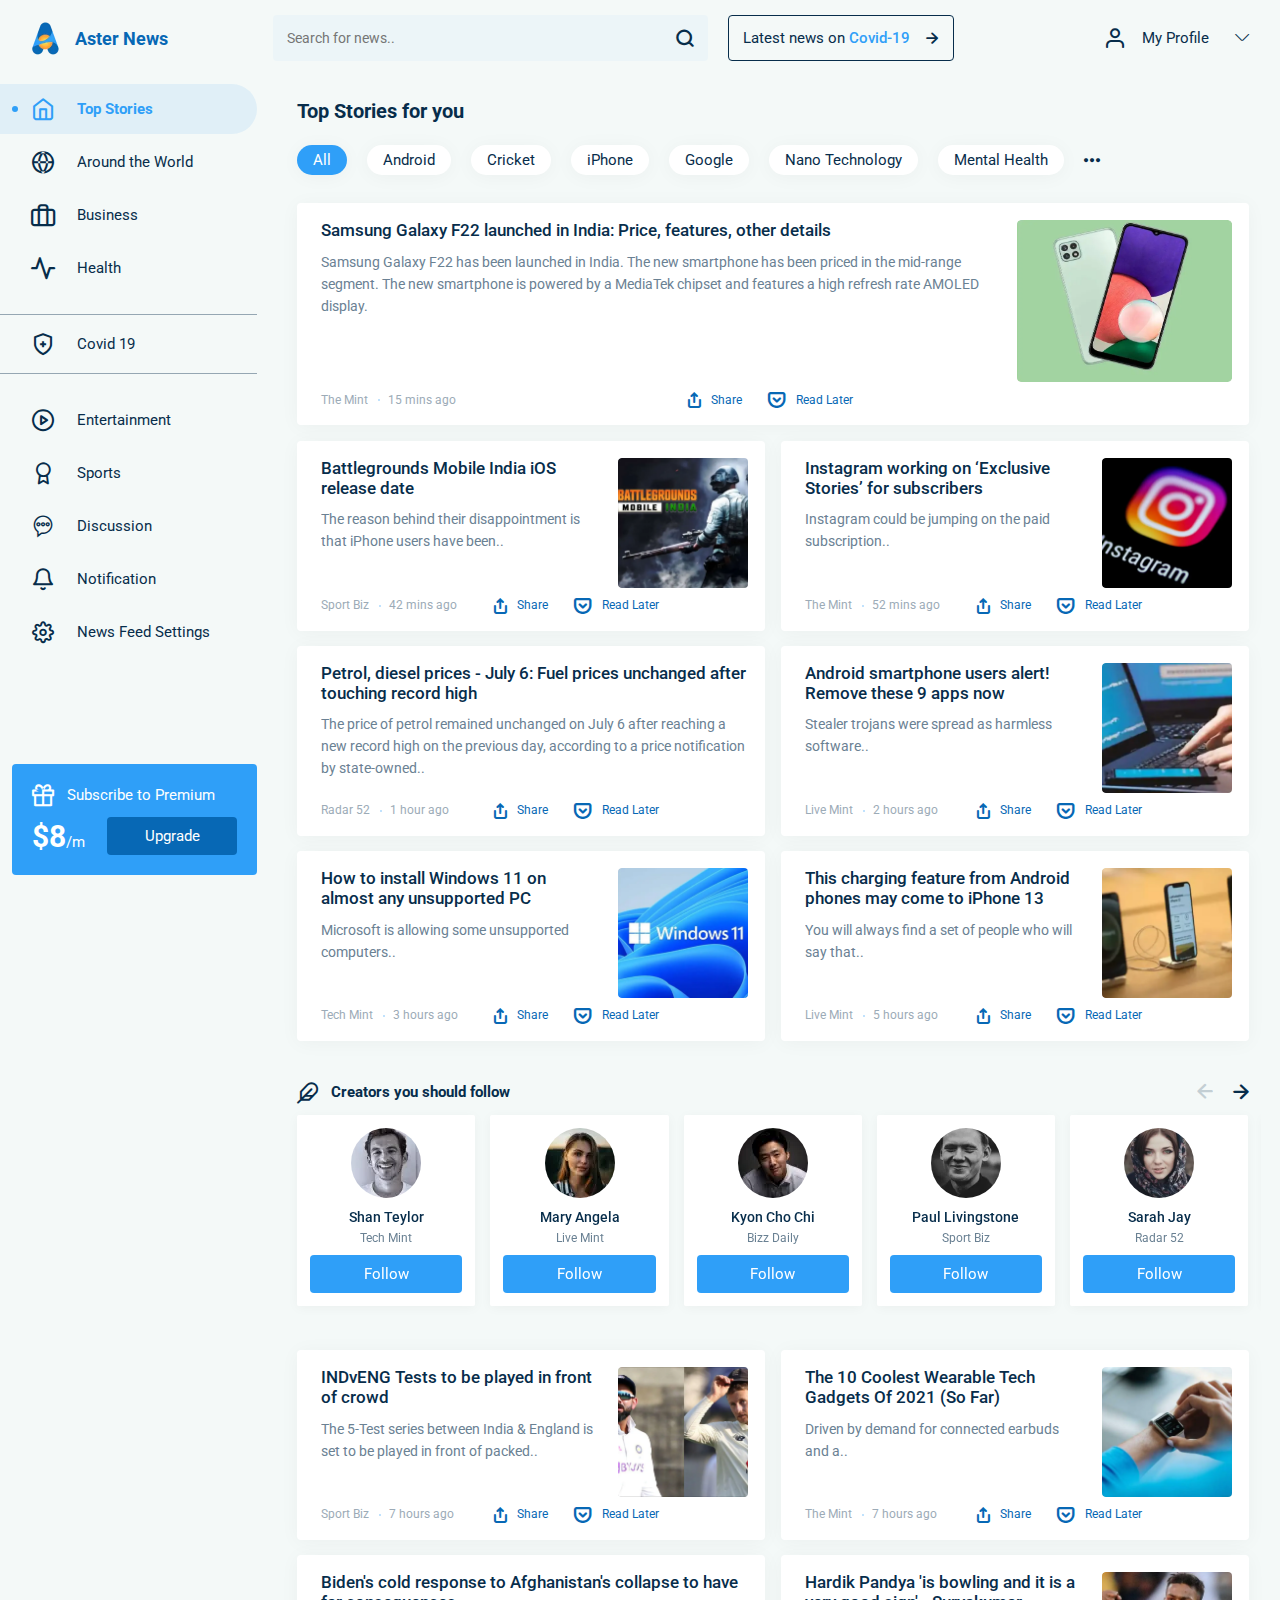
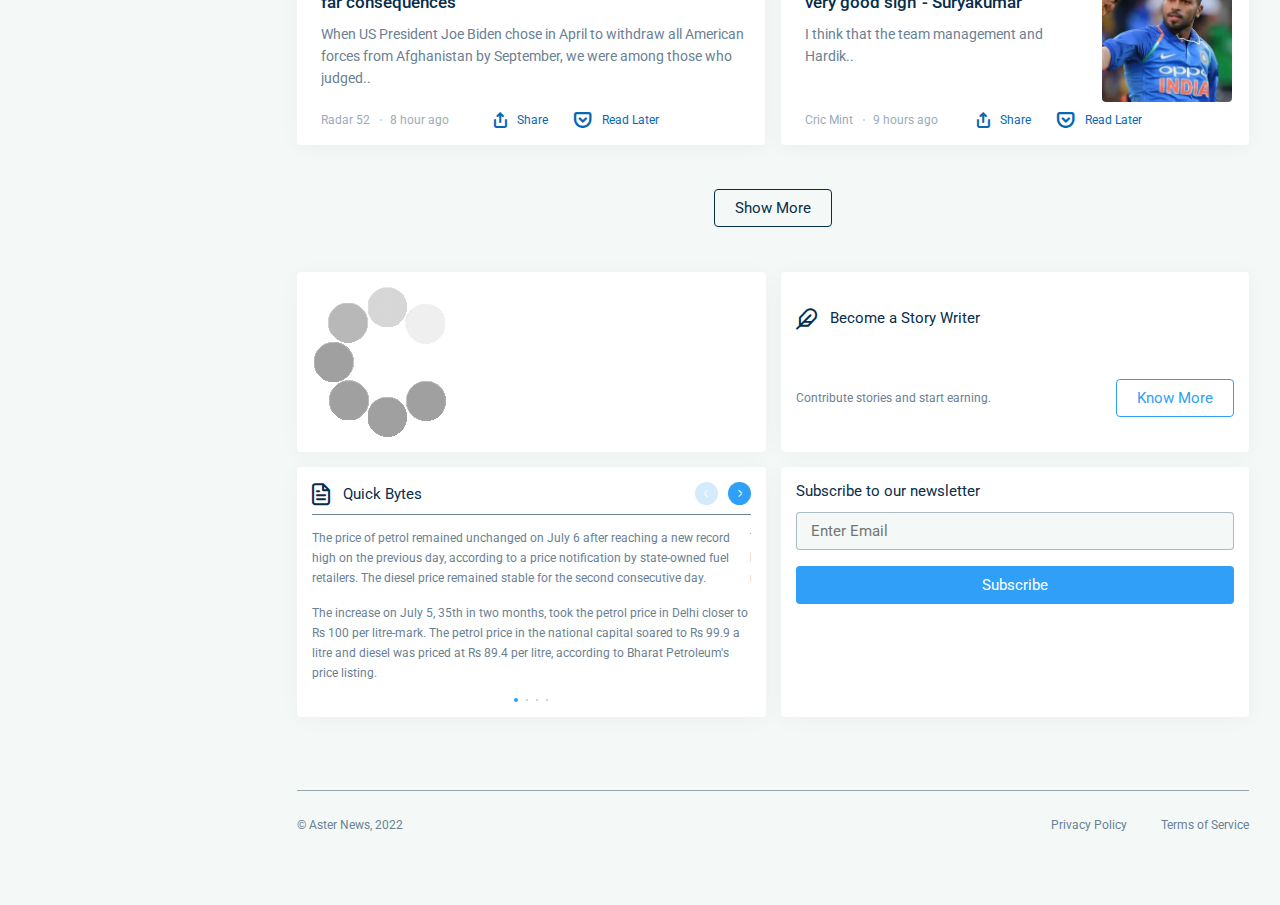
==== commit cf0ccc9e: "4" ====
--- a/home.html
+++ b/home.html
@@ -6,7 +6,7 @@
 	<meta charset="UTF-8">
 	<meta name="format-detection" content="telephone=no">
 	<!-- <style>body{opacity: 0;}</style> -->
-	<link rel="stylesheet" href="css/style.min.css?_v=20220509121727">
+	<link rel="stylesheet" href="css/style.min.css?_v=20220509123617">
 	<link rel="shortcut icon" href="favicon.ico">
 	<!-- <meta name="robots" content="noindex, nofollow"> -->
 	<meta name="viewport" content="width=device-width, initial-scale=1.0">
@@ -525,7 +525,7 @@
 		</div>
 	</div>
 </div> -->
-	<script src="js/app.min.js?_v=20220509121727"></script>
+	<script src="js/app.min.js?_v=20220509123617"></script>
 </body>
 
 </html>--- a/css/style.min.css
+++ b/css/style.min.css
@@ -1 +1 @@
-@charset "UTF-8";@import url(https://fonts.googleapis.com/css?family=Roboto:regular,500,700&display=swap);@font-face{font-family:icons;font-display:swap;src:url(../fonts/icons.woff2) format("woff2"),url(../fonts/icons.woff) format("woff");font-weight:400;font-style:normal}.comments__caption::after,[class*=_icon-]:before{font-family:icons;font-style:normal;font-weight:400;font-variant:normal;text-transform:none;line-height:1;-webkit-font-smoothing:antialiased;-moz-osx-font-smoothing:grayscale}[class*=_icon-]:before{display:block}._icon-nav-disc:before{content:"\e900"}._icon-big-arrow:before{content:"\e901"}._icon-crosshair:before{content:"\e902"}._icon-delete:before{content:"\e903"}._icon-doc:before{content:"\e904"}._icon-gift:before{content:"\e905"}._icon-like-dislike:before{content:"\e906"}._icon-nav-business:before{content:"\e907"}._icon-nav-covid:before{content:"\e908"}._icon-nav-health:before{content:"\e909"}._icon-nav-notifi:before{content:"\e90a"}._icon-nav-play:before{content:"\e90b"}._icon-nav-settings:before{content:"\e90c"}._icon-nav-sports:before{content:"\e90d"}._icon-nav-top:before{content:"\e90e"}._icon-nav-world:before{content:"\e90f"}._icon-read:before{content:"\e910"}._icon-search:before{content:"\e911"}._icon-share:before{content:"\e912"}._icon-slider-arrow:before{content:"\e913"}._icon-story:before{content:"\e914"}._icon-user:before{content:"\e915"}._icon-user-arrow:before{content:"\e916"}._icon-dotts:before{content:"\e917"}*{padding:0;margin:0;border:0}*,:after,:before{-webkit-box-sizing:border-box;box-sizing:border-box}body,html{height:100%;min-width:320px}body{color:#072d4b;line-height:1;font-family:Roboto;font-size:1.0625rem;-ms-text-size-adjust:100%;-moz-text-size-adjust:100%;-webkit-text-size-adjust:100%;-webkit-font-smoothing:antialiased;-moz-osx-font-smoothing:grayscale}button,input,textarea{font-family:Roboto;font-size:inherit}button{cursor:pointer;color:inherit;background-color:inherit}a{color:inherit}a:link,a:visited{text-decoration:none}a:hover{text-decoration:none}ul li{list-style:none}img{vertical-align:top}h1,h2,h3,h4,h5,h6{font-weight:inherit;font-size:inherit}body{background:#f4f9f8}.lock body{overflow:hidden;-ms-touch-action:none;touch-action:none}.wrapper{min-height:100%;display:-webkit-box;display:-ms-flexbox;display:flex;-webkit-box-orient:vertical;-webkit-box-direction:normal;-ms-flex-direction:column;flex-direction:column;overflow:hidden}.wrapper>main{-webkit-box-flex:1;-ms-flex:1 1 auto;flex:1 1 auto}.wrapper>*{min-width:0}@supports (padding-left:clamp(0.9375rem ,0.5982142857rem + 1.6964285714vw ,2.125rem)){[class*=__container]{padding-left:clamp(.9375rem ,.5982142857rem + 1.6964285714vw ,2.125rem)}}@supports not (padding-left:clamp(0.9375rem ,0.5982142857rem + 1.6964285714vw ,2.125rem)){[class*=__container]{padding-left:calc(.9375rem + 1.1875 * (100vw - 20rem)/ 70)}}@supports (padding-right:clamp(0.9375rem ,0.5982142857rem + 1.6964285714vw ,2.125rem)){[class*=__container]{padding-right:clamp(.9375rem ,.5982142857rem + 1.6964285714vw ,2.125rem)}}@supports not (padding-right:clamp(0.9375rem ,0.5982142857rem + 1.6964285714vw ,2.125rem)){[class*=__container]{padding-right:calc(.9375rem + 1.1875 * (100vw - 20rem)/ 70)}}.button{padding:.625rem 1.5625rem;background-color:#2f9ff8;border-radius:4px;color:#fff;font-size:.9375rem;line-height:1.2;text-align:center;-webkit-transition:background-color .3s ease 0s;-o-transition:background-color .3s ease 0s;transition:background-color .3s ease 0s}.button_fw{width:100%}.button_min{padding:.4375rem 1.25rem}.button_border{color:#2f9ff8;background-color:transparent;border:.2px solid #2f9ff8;-webkit-transition:all .3s ease 0s;-o-transition:all .3s ease 0s;transition:all .3s ease 0s;padding:.5625rem 1.25rem}.button_dark-border{color:#2f9ff8;background-color:transparent;border:.2px solid #072d4b;-webkit-transition:all .3s ease 0s;-o-transition:all .3s ease 0s;transition:all .3s ease 0s;padding:.5625rem 1.25rem;color:#072d4b}.button_dark{-webkit-transition:background-color .3s ease 0s;-o-transition:background-color .3s ease 0s;transition:background-color .3s ease 0s;background-color:#0768b5}[data-sticky]{position:relative}[class*=-ibg]{position:relative}[class*=-ibg] img{position:absolute;width:100%;height:100%;top:0;left:0;-o-object-fit:cover;object-fit:cover}[class*=-ibg_contain] img{-o-object-fit:contain;object-fit:contain}[class*=__text]{color:#6a8193}.common__item{margin:0 0 20px 0}.item{background:#fff;-webkit-box-shadow:0 2px 20px rgba(0,0,0,.04);box-shadow:0 2px 20px rgba(0,0,0,.04);border-radius:4px;display:-ms-grid;display:grid;-webkit-box-align:start;-ms-flex-align:start;align-items:start;row-gap:.625rem;-ms-grid-columns:1fr minmax(8.125rem,23.6111111111%);grid-template-columns:1fr minmax(8.125rem,23.6111111111%);-webkit-column-gap:1.0625rem;-moz-column-gap:1.0625rem;column-gap:1.0625rem;padding:1.0625rem 1.0625rem 1.0625rem 1.5rem}.item_noimage{-ms-grid-columns:1fr;grid-template-columns:1fr;-webkit-column-gap:0;-moz-column-gap:0;column-gap:0}.item__title{font-weight:500;line-height:1.1764705882}.item__title:not(:last-child){margin-bottom:.625em}.item__text{font-size:.875rem;line-height:1.5714285714;display:-webkit-box;-webkit-box-orient:vertical;-webkit-line-clamp:3;overflow:hidden}.item__image-ibg{border-radius:.25rem;overflow:hidden;min-height:8.125rem;padding:0 0 75.5813953488% 0}.item__footer{display:-ms-grid;display:grid;-ms-grid-row-align:end;align-self:end;row-gap:.3125rem}.info-item{padding-right:.625rem;display:-webkit-box;display:-ms-flexbox;display:flex;-webkit-box-align:center;-ms-flex-align:center;align-items:center;-webkit-column-gap:1.25rem;-moz-column-gap:1.25rem;column-gap:1.25rem;row-gap:.3125rem;color:#9cabb7;font-size:.75rem;line-height:1.25}.info-item__categoty{position:relative}.info-item__categoty:not(:last-child)::before{content:"";position:absolute;top:50%;right:-.6875rem;-webkit-transform:translate(50%,-50%);-ms-transform:translate(50%,-50%);transform:translate(50%,-50%);height:.125rem;width:.125rem;border-radius:50%;background-color:#acd9fc}.actions-item{display:-webkit-box;display:-ms-flexbox;display:flex;-webkit-column-gap:1.5625rem;-moz-column-gap:1.5625rem;column-gap:1.5625rem;row-gap:.3125rem;-ms-flex-wrap:wrap;flex-wrap:wrap}.actions-item__link{display:-webkit-inline-box;display:-ms-inline-flexbox;display:inline-flex;-webkit-box-align:center;-ms-flex-align:center;align-items:center;-webkit-column-gap:.625rem;-moz-column-gap:.625rem;column-gap:.625rem;row-gap:.3125rem;color:#0768b5;font-size:.75rem;line-height:1.25;-webkit-transition:color .3s ease 0s;-o-transition:color .3s ease 0s;transition:color .3s ease 0s}.actions-item__link::before{font-size:1rem;font-weight:500}.icon-title{font-size:.9375rem;display:-webkit-inline-box;display:-ms-inline-flexbox;display:inline-flex;-webkit-box-align:center;-ms-flex-align:center;align-items:center;line-height:1.2}.icon-title_bold{font-weight:700}.icon-title::before{font-size:1.375rem;margin:0 .5909090909em 0 0}.icon-title_white{color:#fff}.page{padding-top:.5rem}@supports (padding-bottom:clamp(1.875rem ,0.9821428571rem + 4.4642857143vw ,5rem)){.page{padding-bottom:clamp(1.875rem ,.9821428571rem + 4.4642857143vw ,5rem)}}@supports not (padding-bottom:clamp(1.875rem ,0.9821428571rem + 4.4642857143vw ,5rem)){.page{padding-bottom:calc(1.875rem + 3.125 * (100vw - 20rem)/ 70)}}.page__container{display:-ms-grid;display:grid;-ms-grid-columns:minmax(14.125rem,16.472303207%) 1fr 20.7725947522%;grid-template-columns:minmax(14.125rem,16.472303207%) 1fr 20.7725947522%}@supports ((-moz-column-gap:clamp(0.625rem ,0.0000000625rem + 3.125vw ,2.8125rem)) or (column-gap:clamp(0.625rem ,0.0000000625rem + 3.125vw ,2.8125rem))){.page__container{-webkit-column-gap:clamp(.625rem ,.0000000625rem + 3.125vw ,2.8125rem);-moz-column-gap:clamp(.625rem ,.0000000625rem + 3.125vw ,2.8125rem);column-gap:clamp(.625rem ,.0000000625rem + 3.125vw ,2.8125rem)}}@supports not ((-moz-column-gap:clamp(0.625rem ,0.0000000625rem + 3.125vw ,2.8125rem)) or (column-gap:clamp(0.625rem ,0.0000000625rem + 3.125vw ,2.8125rem))){.page__container{-webkit-column-gap:calc(.625rem + 2.1875 * (100vw - 20rem)/ 70);-moz-column-gap:calc(.625rem + 2.1875 * (100vw - 20rem)/ 70);column-gap:calc(.625rem + 2.1875 * (100vw - 20rem)/ 70)}}@supports (row-gap:clamp(2.8125rem ,2.8125rem + 0vw ,2.8125rem)){.page__container{row-gap:clamp(2.8125rem ,2.8125rem + 0 ,2.8125rem)}}@supports not (row-gap:clamp(2.8125rem ,2.8125rem + 0vw ,2.8125rem)){.page__container{row-gap:calc(2.8125rem + 0 * (100vw - 20rem)/ 70)}}.page__left-side{padding-bottom:1.1875rem;min-width:0}.page__main{min-width:0}.page__right-side{min-width:0}.left-side__menu:not(:last-child){margin-bottom:6.6875rem}.menu__list{position:relative}.menu__list_border{padding:.3125rem 0;margin:1.3125rem 0}.menu__list_border::before{content:"";position:absolute;right:0;top:0;height:1px;width:200%;background-color:rgba(7,46,75,.4)}.menu__list_border::after{content:"";position:absolute;right:0;bottom:0;height:1px;width:200%;background-color:rgba(7,46,75,.4)}.menu__item{position:relative}.menu__item:not(:last-child){margin-bottom:.1875rem}.menu__item_active::before{content:"";position:absolute;top:0;right:0;height:100%;width:200%;background-color:rgba(47,159,248,.1);border-radius:0 2.3125rem 2.3125rem 0}.menu__item_active .menu__link{color:#2f9ff8;font-weight:700}.menu__item_active .menu__link::after{opacity:1}.menu__link{min-height:3.125rem;padding:.3125rem 1.25rem .3125rem 0;display:-webkit-inline-box;display:-ms-inline-flexbox;display:inline-flex;-webkit-box-align:center;-ms-flex-align:center;align-items:center;position:relative;font-size:.9375rem;line-height:1.2}.menu__link::before{font-size:1.375rem;-webkit-box-flex:0;-ms-flex:0 0 1.5rem;flex:0 0 1.5rem;width:1.5rem;display:-webkit-box;display:-ms-flexbox;display:flex;-webkit-box-align:center;-ms-flex-align:center;align-items:center;-webkit-box-pack:center;-ms-flex-pack:center;justify-content:center;margin:0 1.375rem 0 0}.menu__link::after{content:"";position:absolute;top:50%;-webkit-transform:translate(-50%,-50%);-ms-transform:translate(-50%,-50%);transform:translate(-50%,-50%);width:.375rem;height:.375rem;border-radius:50%;background-color:#2f9ff8;opacity:0;-webkit-transition:color .3s ease 0s;-o-transition:color .3s ease 0s;transition:color .3s ease 0s}@supports (left:clamp(-1.09375rem ,-0.25rem + -0.9375vw ,-0.4375rem)){.menu__link::after{left:clamp(-1.09375rem ,-.25rem + -.9375vw ,-.4375rem)}}@supports not (left:clamp(-1.09375rem ,-0.25rem + -0.9375vw ,-0.4375rem)){.menu__link::after{left:calc(-.4375rem + -.65625 * (100vw - 20rem)/ 70)}}.premium{background-color:#2f9ff8;border-radius:4px;padding:1.25rem;color:#fff}.premium__title:not(:last-child){margin-bottom:.6875rem}.premium__body{display:-webkit-box;display:-ms-flexbox;display:flex;-webkit-box-align:center;-ms-flex-align:center;align-items:center;-ms-flex-wrap:wrap;flex-wrap:wrap;-webkit-column-gap:1.375rem;-moz-column-gap:1.375rem;column-gap:1.375rem;row-gap:.625rem}.premium__price{font-weight:700;font-size:1.875rem;line-height:1.1666666667}.premium__price span{font-weight:400;font-size:.9375rem;line-height:1.2}.premium__button{-webkit-box-flex:1;-ms-flex:1 1 auto;flex:1 1 auto}.right-side{display:-ms-grid;display:grid;gap:.9375rem;-ms-flex-line-pack:start;align-content:start}.right-side__module{background:#fff;-webkit-box-shadow:0 .125rem 1.25rem rgba(0,0,0,.04);box-shadow:0 .125rem 1.25rem rgba(0,0,0,.04);border-radius:.25rem;padding:.9375rem;min-width:0}.weather-module{display:-ms-grid;display:grid;gap:.9375rem}.weather-module__title{font-size:.9375rem;line-height:1.2;display:-webkit-box;display:-ms-flexbox;display:flex;-webkit-box-align:center;-ms-flex-align:center;align-items:center;-webkit-box-pack:justify;-ms-flex-pack:justify;justify-content:space-between;-webkit-box-orient:horizontal;-webkit-box-direction:reverse;-ms-flex-direction:row-reverse;flex-direction:row-reverse;padding-bottom:.5625rem;border-bottom:.0625rem solid rgba(7,46,75,.6);gap:.9375rem}.weather-module__footer{display:-webkit-inline-box;display:-ms-inline-flexbox;display:inline-flex;gap:1.4375rem}.weather-module__type{font-size:.75rem;line-height:1.1666666667;color:rgba(7,45,75,.3)}.weather-module__type_active{color:#072d4b}.body-weather-module{display:-webkit-box;display:-ms-flexbox;display:flex;-webkit-box-align:center;-ms-flex-align:center;align-items:center;-webkit-box-pack:justify;-ms-flex-pack:justify;justify-content:space-between}.body-weather-module__info{display:-webkit-box;display:-ms-flexbox;display:flex;-webkit-box-orient:vertical;-webkit-box-direction:normal;-ms-flex-direction:column;flex-direction:column;gap:.4375rem}.body-weather-module__status{font-size:.9375rem;line-height:1.2}.body-weather-module__value{font-weight:700;font-size:1.625rem;line-height:1.1538461538}.body-weather-module__value sup{font-size:.75rem;line-height:1.1666666667}.story-writer-module{display:-ms-grid;display:grid;-ms-grid-columns:1fr auto;grid-template-columns:1fr auto;-webkit-box-align:center;-ms-flex-align:center;align-items:center;gap:.5625rem}.story-writer-module__title{-ms-grid-column-span:2;grid-column:span 2}.story-writer-module__text{font-size:.75rem;line-height:1.5}.quick-bytes__header{font-size:.9375rem;line-height:1.2;display:-webkit-box;display:-ms-flexbox;display:flex;-webkit-box-align:center;-ms-flex-align:center;align-items:center;-webkit-box-pack:justify;-ms-flex-pack:justify;justify-content:space-between;padding-bottom:.5625rem;border-bottom:.0625rem solid rgba(7,46,75,.6);gap:.9375rem}.quick-bytes__header:not(:last-child){margin-bottom:.8125rem}.quick-bytes__arrows{display:-webkit-box;display:-ms-flexbox;display:flex;gap:.625rem}.quick-bytes__arrow{background-color:#2f9ff8;height:1.4375rem;width:1.4375rem;-webkit-box-flex:0;-ms-flex:0 0 1.4375rem;flex:0 0 1.4375rem;border-radius:50%;display:-webkit-box;display:-ms-flexbox;display:flex;-webkit-box-align:center;-ms-flex-align:center;align-items:center;-webkit-box-pack:center;-ms-flex-pack:center;justify-content:center;color:#fff;font-size:.5rem}.quick-bytes__arrow.swiper-button-disabled{opacity:.2;cursor:default}.quick-bytes__arrow::before{-webkit-transform:translate(.0625rem,0);-ms-transform:translate(.0625rem,0);transform:translate(.0625rem,0)}.quick-bytes__arrow_left{-webkit-transform:rotate(180deg);-ms-transform:rotate(180deg);transform:rotate(180deg)}.quick-bytes__slide{font-size:.75rem;line-height:1.6666666667;color:#6a8193;padding-bottom:.9375rem}.quick-bytes__slide p:not(:last-child){margin-bottom:.9375rem}.quick-bytes__dotts{display:-webkit-box;display:-ms-flexbox;display:flex;-webkit-box-pack:center;-ms-flex-pack:center;justify-content:center;-webkit-box-align:center;-ms-flex-align:center;align-items:center;min-height:4px;gap:.5rem;-webkit-transition:all .3s ease 0s;-o-transition:all .3s ease 0s;transition:all .3s ease 0s}.quick-bytes__dotts .swiper-pagination-bullet{background-color:rgba(7,46,75,.3);width:.125rem;height:.125rem;border-radius:50%}.quick-bytes__dotts .swiper-pagination-bullet-active{background-color:#2f9ff8;width:.25rem;height:.25rem}.subscribe-module__title:not(:last-child){margin-bottom:.75rem}.subscribe-module__line .form__error{color:red;font-size:.75rem;margin-top:.3125rem}.subscribe-module__line:not(:last-child){margin-bottom:1rem}.subscribe-module__input{background:#f4f9f8;border:.0625rem solid rgba(7,46,75,.3);border-radius:.25rem;padding:0 .875rem;height:2.375rem;font-size:.9375rem;width:100%;color:#6a8193}.subscribe-module__input:focus{color:#072d4b}.subscribe-module__input._form-error{border:.0625rem solid red}.news-module_home{display:-ms-grid;display:grid;justify-items:center;gap:2.75rem}.news-module__title{-ms-grid-column-align:start;justify-self:start;font-weight:700;font-size:1.0625rem;line-height:1.1764705882;display:-webkit-box;display:-ms-flexbox;display:flex;-webkit-box-align:center;-ms-flex-align:center;align-items:center;gap:.8125rem}.news-module__title:not(:last-child){margin-bottom:.875rem}.news-module__title::after{content:"";-webkit-box-flex:1;-ms-flex:1 1 auto;flex:1 1 auto;background-color:rgba(7,46,75,.1);height:.0625rem}.news-module__items{display:-ms-grid;display:grid;-ms-grid-columns:(1fr)[2];grid-template-columns:repeat(2,1fr)}@supports (gap:clamp(0.625rem ,0.5178571429rem + 0.5357142857vw ,1rem)){.news-module__items{gap:clamp(.625rem ,.5178571429rem + .5357142857vw ,1rem)}}@supports not (gap:clamp(0.625rem ,0.5178571429rem + 0.5357142857vw ,1rem)){.news-module__items{gap:calc(.625rem + .375 * (100vw - 20rem)/ 70)}}.subscribe-news{padding:.9375rem 1.5rem .9375rem 2.0625rem;background:#ffe8c5;border-radius:4px;display:-webkit-box;display:-ms-flexbox;display:flex;-webkit-box-align:center;-ms-flex-align:center;align-items:center;gap:16.2127107652%}.subscribe-news__content{-webkit-box-flex:1;-ms-flex:1 1 auto;flex:1 1 auto}.subscribe-news__title:not(:last-child){margin-bottom:.8125rem}.subscribe-news__form{display:-ms-grid;display:grid;-webkit-column-gap:.8125rem;-moz-column-gap:.8125rem;column-gap:.8125rem;-ms-grid-columns:1fr auto;grid-template-columns:1fr auto;-webkit-box-align:start;-ms-flex-align:start;align-items:start}.subscribe-news__message .form__error{color:red;font-size:.75rem;margin-top:.3125rem}.subscribe-news__input{width:100%;background:#fff5e6;border-radius:4px;font-size:.9375rem;line-height:1.2;color:rgba(7,46,75,.3);padding:.625rem .8125rem}.subscribe-news__input:focus{color:#072d4b}.subscribe-news__input._form-error{border:.0625rem solid red}.header{position:relative;z-index:50;padding:.9375rem 0}.header__container{display:-ms-grid;display:grid;min-height:2.875rem;-webkit-box-align:center;-ms-flex-align:center;align-items:center;-ms-grid-columns:16.472303207% 1fr 20.7725947522%;grid-template-columns:16.472303207% 1fr 20.7725947522%}@supports (gap:clamp(1.25rem ,0.8035714286rem + 2.2321428571vw ,2.8125rem)){.header__container{gap:clamp(1.25rem ,.8035714286rem + 2.2321428571vw ,2.8125rem)}}@supports not (gap:clamp(1.25rem ,0.8035714286rem + 2.2321428571vw ,2.8125rem)){.header__container{gap:calc(1.25rem + 1.5625 * (100vw - 20rem)/ 70)}}.no-webp .header__logo{background:url(../img/logo.png) left/1.8125rem no-repeat}.header__logo{position:relative;z-index:5;-ms-grid-column-align:start;justify-self:start;white-space:nowrap;color:#0768b5;font-weight:700;font-size:1.125rem;line-height:2.1875rem;padding:0 0 0 2.75rem;min-width:1.8125rem}.header__user{position:relative;z-index:5;-ms-grid-column-align:end;justify-self:end}.body-header{display:-ms-grid;display:grid;-ms-grid-columns:1fr 33.2036316472%;grid-template-columns:1fr 33.2036316472%;gap:1.25rem}.search{position:relative;z-index:5;height:2.875rem}.search.search__open{position:absolute;top:0;left:0;width:100%;height:100%;display:-webkit-box;display:-ms-flexbox;display:flex;-webkit-box-align:center;-ms-flex-align:center;align-items:center;padding:0 .625rem;z-index:8}.search__body{-webkit-box-flex:1;-ms-flex:1 1 auto;flex:1 1 auto;background:#ecf5f8;height:2.875rem;border-radius:.25rem;position:relative}.search__open .search__body{background:#ecf5f8}.search__input{height:100%;background-color:transparent;width:100%;padding:0 2.875rem 0 .875rem;color:rgba(7,45,75,.3);font-size:.875rem}.search__input:focus{color:#072d4b}.search__open .search__input{display:block}.search__button,.search__icon{display:none;width:2.875rem;height:2.875rem;position:absolute;top:0;right:0;font-size:1.125rem;background-color:transparent}.search__open .search__button{display:block}.search__open .search__icon{display:none}.latest-header{position:relative;z-index:5;background:#f4f9f8;border:.2px solid #072d4b;border-radius:4px;display:-webkit-box;display:-ms-flexbox;display:flex;-webkit-box-align:center;-ms-flex-align:center;align-items:center;padding:.1875rem .875rem;font-size:.9375rem}.latest-header__value{white-space:nowrap;-o-text-overflow:ellipsis;text-overflow:ellipsis;-webkit-box-flex:1;-ms-flex:1 1 auto;flex:1 1 auto;overflow:hidden;padding-right:.3125rem;line-height:1.2}.latest-header__value span{color:#2f9ff8;font-weight:500}.latest-header__arrow{-webkit-box-flex:0;-ms-flex:0 0 .8125rem;flex:0 0 .8125rem;font-size:.8125rem}.user-header{position:relative}.user-header__title{display:-webkit-box;display:-ms-flexbox;display:flex}.user-header__profile{display:-webkit-box;display:-ms-flexbox;display:flex;-webkit-box-align:center;-ms-flex-align:center;align-items:center;-webkit-box-flex:1;-ms-flex:1 1 auto;flex:1 1 auto;font-size:.9375rem;line-height:1.2}@supports (padding-right:clamp(0.625rem ,-2.8348214286rem + 5.5803571429vw ,2.1875rem)){.user-header__profile{padding-right:clamp(.625rem ,-2.8348214286rem + 5.5803571429vw ,2.1875rem)}}@supports not (padding-right:clamp(0.625rem ,-2.8348214286rem + 5.5803571429vw ,2.1875rem)){.user-header__profile{padding-right:calc(.625rem + 1.5625 * (100vw - 62rem)/ 28)}}.user-header__profile span{padding-left:1rem}.user-header__profile::before{font-size:1.25rem;width:1.25rem;-webkit-box-flex:0;-ms-flex:0 0 1.25rem;flex:0 0 1.25rem}.user-header__arrow{-webkit-transition:-webkit-transform .3s ease 0s;transition:-webkit-transform .3s ease 0s;-o-transition:transform .3s ease 0s;transition:transform .3s ease 0s;transition:transform .3s ease 0s,-webkit-transform .3s ease 0s;font-size:.5rem}.user-header_open .user-header__arrow{-webkit-transform:rotate(-180deg);-ms-transform:rotate(-180deg);transform:rotate(-180deg)}.user-header__menu{position:absolute;right:0;top:100%}.menu-user{-webkit-box-shadow:0 2px 20px rgba(0,0,0,.04);box-shadow:0 2px 20px rgba(0,0,0,.04);padding:.9375rem;display:-ms-grid;display:grid;gap:.625rem;background-color:#fff;min-width:9.375rem;border-radius:.25rem;-webkit-transform:translate(0,0);-ms-transform:translate(0,0);transform:translate(0,0);opacity:0;visibility:hidden;-webkit-transition:all .3s ease 0s;-o-transition:all .3s ease 0s;transition:all .3s ease 0s}.user-header_open .menu-user{-webkit-transform:translate(0,.3125rem);-ms-transform:translate(0,.3125rem);transform:translate(0,.3125rem);opacity:1;visibility:visible}.icon-menu{display:none}.footer{font-size:.75rem;line-height:1.8333333333;color:#6a8193}.footer__container{display:-ms-grid;display:grid;-webkit-box-align:center;-ms-flex-align:center;align-items:center;-ms-grid-columns:16.472303207% 1fr 20.7725947522%;grid-template-columns:16.472303207% 1fr 20.7725947522%}@supports (gap:clamp(0.625rem ,0.0000000625rem + 3.125vw ,2.8125rem)){.footer__container{gap:clamp(.625rem ,.0000000625rem + 3.125vw ,2.8125rem)}}@supports not (gap:clamp(0.625rem ,0.0000000625rem + 3.125vw ,2.8125rem)){.footer__container{gap:calc(.625rem + 2.1875 * (100vw - 20rem)/ 70)}}.footer__container::before{content:""}.footer__container::after{content:""}.footer__body{border-top:.0625rem solid rgba(7,46,75,.4);padding-top:1.4375rem;padding-bottom:1.8125rem;display:-webkit-box;display:-ms-flexbox;display:flex;-webkit-box-pack:justify;-ms-flex-pack:justify;justify-content:space-between}.menu-footer{display:-webkit-box;display:-ms-flexbox;display:flex}.menu-footer__link{-webkit-transition:color .3s ease 0s;-o-transition:color .3s ease 0s;transition:color .3s ease 0s}@supports (margin-right:clamp(0.625rem ,0.125rem + 2.5vw ,2.375rem)){.menu-footer__link:not(:last-child){margin-right:clamp(.625rem ,.125rem + 2.5vw ,2.375rem)}}@supports not (margin-right:clamp(0.625rem ,0.125rem + 2.5vw ,2.375rem)){.menu-footer__link:not(:last-child){margin-right:calc(.625rem + 1.75 * (100vw - 20rem)/ 70)}}.home__stories:not(:last-child){margin-bottom:2.5rem}.home__creators:not(:last-child){margin-bottom:2rem}.home__news:not(:last-child){margin-bottom:2.5rem}.stories-module{padding-top:1rem}.stories-module__title{font-weight:700;font-size:1.25rem;line-height:1.15}.stories-module__title:not(:last-child){margin-bottom:1.375rem}.stories-module__filter:not(:last-child){margin-bottom:1.125rem}.stories-module__items{display:-ms-grid;display:grid;-ms-grid-columns:(1fr)[2];grid-template-columns:repeat(2,1fr)}@supports (gap:clamp(0.625rem ,0.5178571429rem + 0.5357142857vw ,1rem)){.stories-module__items{gap:clamp(.625rem ,.5178571429rem + .5357142857vw ,1rem)}}@supports not (gap:clamp(0.625rem ,0.5178571429rem + 0.5357142857vw ,1rem)){.stories-module__items{gap:calc(.625rem + .375 * (100vw - 20rem)/ 70)}}.filter{display:-webkit-inline-box;display:-ms-inline-flexbox;display:inline-flex;-ms-flex-wrap:wrap;flex-wrap:wrap;gap:.625rem}.filter__item{font-size:.9375rem;line-height:1.2;padding:.375rem 1rem;background-color:#fff;-webkit-box-shadow:0 .125rem 1.25rem rgba(0,0,0,.04);box-shadow:0 .125rem 1.25rem rgba(0,0,0,.04);border-radius:20px;-webkit-transition:all .3s ease 0s;-o-transition:all .3s ease 0s;transition:all .3s ease 0s;margin-bottom:.625rem}.filter__item:not(:last-child){margin-right:.625rem}.filter__item_active{background-color:#2f9ff8;color:#fff}.filter__item_more{font-size:.25rem;background-color:transparent;-webkit-box-shadow:none;box-shadow:none;padding:0}.creators-module__header{display:-ms-grid;display:grid;gap:.9375rem;-ms-grid-columns:1fr auto;grid-template-columns:1fr auto}.creators-module__arrows{display:-webkit-box;display:-ms-flexbox;display:flex;-webkit-box-align:center;-ms-flex-align:center;align-items:center;gap:1.25rem}.creators-module__arrow{-webkit-transition:color .3s ease 0s;-o-transition:color .3s ease 0s;transition:color .3s ease 0s}.creators-module__arrow_left{-webkit-transform:rotate(-180deg);-ms-transform:rotate(-180deg);transform:rotate(-180deg)}.creators-module__arrow.swiper-button-disabled{opacity:.2;cursor:default}.creators-module__slider{margin:0 -.75rem;padding:.75rem}.slide-creator{background:#fff;-webkit-box-shadow:0 .125rem .75rem rgba(0,0,0,.04);box-shadow:0 .125rem .75rem rgba(0,0,0,.04);border-radius:.125rem;padding:.8125rem;display:-webkit-box;display:-ms-flexbox;display:flex;-webkit-box-orient:vertical;-webkit-box-direction:normal;-ms-flex-direction:column;flex-direction:column;-webkit-box-align:center;-ms-flex-align:center;align-items:center;text-align:center;height:100%}.slide-creator__body{-webkit-box-flex:1;-ms-flex:1 1 auto;flex:1 1 auto;display:-webkit-box;display:-ms-flexbox;display:flex;-webkit-box-orient:vertical;-webkit-box-direction:normal;-ms-flex-direction:column;flex-direction:column;-webkit-box-align:center;-ms-flex-align:center;align-items:center}.slide-creator__body:not(:last-child){margin-bottom:.625rem}.slide-creator__avatar-ibg{overflow:hidden;border-radius:50%}@supports (width:clamp(4.375rem ,-3.125rem + 8.3333333333vw ,6.875rem)){.slide-creator__avatar-ibg{width:clamp(4.375rem ,-3.125rem + 8.3333333333vw ,6.875rem)}}@supports not (width:clamp(4.375rem ,-3.125rem + 8.3333333333vw ,6.875rem)){.slide-creator__avatar-ibg{width:calc(4.375rem + 2.5 * (100vw - 90rem)/ 30)}}@supports (height:clamp(4.375rem ,-3.125rem + 8.3333333333vw ,6.875rem)){.slide-creator__avatar-ibg{height:clamp(4.375rem ,-3.125rem + 8.3333333333vw ,6.875rem)}}@supports not (height:clamp(4.375rem ,-3.125rem + 8.3333333333vw ,6.875rem)){.slide-creator__avatar-ibg{height:calc(4.375rem + 2.5 * (100vw - 90rem)/ 30)}}.slide-creator__avatar-ibg:not(:last-child){margin-bottom:.625rem}.slide-creator__title{font-weight:500;font-size:.875rem;line-height:1.2857142857}.slide-creator__title:not(:last-child){margin-bottom:.3125rem}.slide-creator__position{font-size:.75rem;line-height:1.1666666667;color:#6a8193}.slide-creator__link{-ms-flex-item-align:end;align-self:flex-end}.news-page__comments:not(:last-child){margin-bottom:3rem}.news-page__subscribe:not(:last-child){margin-bottom:3.75rem}.body-news:not(:last-child){margin-bottom:2rem}.body-news__title{font-weight:700;line-height:1.3076923077}@supports (font-size:clamp(1.375rem ,1.3035714286rem + 0.3571428571vw ,1.625rem)){.body-news__title{font-size:clamp(1.375rem ,1.3035714286rem + .3571428571vw ,1.625rem)}}@supports not (font-size:clamp(1.375rem ,1.3035714286rem + 0.3571428571vw ,1.625rem)){.body-news__title{font-size:calc(1.375rem + .25 * (100vw - 20rem)/ 70)}}.body-news__title:not(:last-child){margin-bottom:.875rem}.body-news__text{line-height:1.6470588235}.body-news__text:not(:last-child){margin-bottom:2.375rem}.body-news__text p:not(:last-child){margin-bottom:1.75rem}.body-news__text ul{margin-left:.5625rem}.body-news__text ul:not(:last-child){margin-bottom:1.75rem}.body-news__text ul li{position:relative;padding-left:1.875rem;-webkit-box-align:center;-ms-flex-align:center;align-items:center;display:-webkit-box;display:-ms-flexbox;display:flex}.body-news__text ul li:not(:last-child){margin-bottom:1.25rem}.body-news__text ul li::before{content:"";background:#2f9ff8;width:.8125rem;height:.8125rem;position:absolute;top:50%;-webkit-transform:translate(0,-50%);-ms-transform:translate(0,-50%);transform:translate(0,-50%);left:0}.body-news__text img{width:100%}.body-news__text img:not(:last-child){margin-bottom:2.375rem}.news-categories{display:-webkit-box;display:-ms-flexbox;display:flex;-ms-flex-wrap:wrap;flex-wrap:wrap;gap:.625rem}.news-categories:not(:last-child){margin-bottom:1.25rem}.news-categories__item{font-size:.75rem;padding:.3125rem .625rem;line-height:1.1666666667;color:#2f9ff8;background-color:rgba(47,158,248,.2);border-radius:.25rem;-webkit-transition:all .3s ease 0s;-o-transition:all .3s ease 0s;transition:all .3s ease 0s}.info-news{display:-ms-grid;display:grid;justify-items:center;font-size:.75rem;line-height:1.5}.info-news__publish{color:rgba(7,46,75,.3)}.info-news__publish:not(:last-child){margin-bottom:.3125rem}.info-news__author:not(:last-child){margin-bottom:.9375rem}.info-news__back{-webkit-text-decoration-line:underline;text-decoration-line:underline;color:#2f9ff8;-webkit-transition:all .3s ease 0s;-o-transition:all .3s ease 0s;transition:all .3s ease 0s}.comments__title{font-weight:700;font-size:1.0625rem;line-height:1.1764705882;display:-webkit-box;display:-ms-flexbox;display:flex;-webkit-box-align:center;-ms-flex-align:center;align-items:center;gap:.8125rem}.comments__title:not(:last-child){margin-bottom:.625rem}.comments__title::after{content:"";-webkit-box-flex:1;-ms-flex:1 1 auto;flex:1 1 auto;background-color:rgba(7,46,75,.1);height:.0625rem}.comments__caption{font-weight:500;font-size:1.0625rem;line-height:1.1764705882;-webkit-text-decoration-line:underline;text-decoration-line:underline;color:#2f9ff8;display:-webkit-inline-box;display:-ms-inline-flexbox;display:inline-flex;-webkit-box-align:center;-ms-flex-align:center;align-items:center;gap:.875rem}.comments__caption::after{display:-webkit-box;display:-ms-flexbox;display:flex;-webkit-box-align:center;-ms-flex-align:center;align-items:center;-webkit-box-pack:center;-ms-flex-pack:center;justify-content:center;content:"\e913";width:24px;height:24px;-webkit-box-flex:0;-ms-flex:0 0 1.5rem;flex:0 0 1.5rem;border-radius:50%;font-size:.625rem;color:#fff;background-color:#2f9ff8;-webkit-transform:rotate(90deg);-ms-transform:rotate(90deg);transform:rotate(90deg);-webkit-transition:all .3s ease 0s;-o-transition:all .3s ease 0s;transition:all .3s ease 0s}.comments__caption._spoller-active::after{-webkit-transform:rotate(-90deg);-ms-transform:rotate(-90deg);transform:rotate(-90deg)}.comments__body{padding-top:2.1875rem}.form-comments{display:-ms-grid;display:grid;gap:.625rem}.form-comments:not(:last-child){margin-bottom:1.25rem}.form-comments__message .form__error{color:red;font-size:.75rem;margin-top:.3125rem}.form-comments__input{width:100%;background:#ecf5f8;border-radius:4px;padding:.75rem 1.125rem;resize:vertical;min-height:6rem;font-size:.9375rem;line-height:1.2;color:rgba(7,45,75,.3)}.form-comments__input:focus{color:#072d4b}.form-comments__input._form-error{border:.0625rem solid red}.form-comments__button{-ms-grid-column-align:start;justify-self:start;padding:.625rem 1.875rem}.comment{margin-bottom:1.6875rem}.comment .comment{padding-left:1.5rem;border-left:.125rem solid #ffe8c4;margin-top:1.3125rem}.comment__header{display:-webkit-box;display:-ms-flexbox;display:flex;-webkit-box-pack:justify;-ms-flex-pack:justify;justify-content:space-between;-webkit-box-align:center;-ms-flex-align:center;align-items:center}.comment__header:not(:last-child){margin-bottom:.625rem}.comment__title{font-weight:500;font-size:1.0625rem;line-height:1.1764705882;-webkit-text-decoration-line:underline;text-decoration-line:underline}.comment__actions{display:-webkit-inline-box;display:-ms-inline-flexbox;display:inline-flex;gap:.8125rem}.comment__action{-webkit-transition:color .3s ease 0s;-o-transition:color .3s ease 0s;transition:color .3s ease 0s}.comment__action_dis{-webkit-transform:rotate(-180deg);-ms-transform:rotate(-180deg);transform:rotate(-180deg)}.comment__text{line-height:1.4117647059}.comment__text:not(:last-child){margin-bottom:.625rem}.comment__footer{display:-webkit-box;display:-ms-flexbox;display:flex;-webkit-box-pack:justify;-ms-flex-pack:justify;justify-content:space-between;-webkit-box-align:center;-ms-flex-align:center;align-items:center;font-size:.75rem;line-height:1.1666666667}.comment__footer:not(:last-child){margin-bottom:.8125rem}.comment__reply{font-size:.875rem;line-height:1.1428571429;line-height:16px;color:#2f9ff8;-webkit-transition:all .3s ease 0s;-o-transition:all .3s ease 0s;transition:all .3s ease 0s}.comment__publish{color:rgba(7,46,75,.3)}.comment__delete{color:#ff8c8c;-webkit-transition:color .3s ease 0s;-o-transition:color .3s ease 0s;transition:color .3s ease 0s}.comment__delete span{text-decoration:underline}.comment__delete::before{font-size:1.1875rem}.swiper{overflow:hidden}.swiper-wrapper{width:100%;height:100%;-webkit-box-sizing:content-box;box-sizing:content-box;display:-webkit-box;display:-ms-flexbox;display:flex;position:relative}.swiper-vertical .swiper-wrapper{-webkit-box-orient:vertical;-webkit-box-direction:normal;-ms-flex-direction:column;flex-direction:column}.swiper-autoheight .swiper-wrapper{-webkit-box-align:start;-ms-flex-align:start;align-items:flex-start}.swiper-initialized .swiper-slide{-ms-flex-negative:0;flex-shrink:0}.swiper-android .swiper-slide,.swiper-android .swiper-wrapper{-webkit-transform:translate3d(0,0,0);transform:translate3d(0,0,0)}.swiper-button-lock{display:none!important}@media (min-width:23.74875em){.item__footer{-ms-grid-column-span:2;grid-column:span 2;-ms-grid-columns:minmax(10.625rem,40.1851851852%) 1fr;grid-template-columns:minmax(10.625rem,40.1851851852%) 1fr}}@media (min-width:26.875em){.search__button{display:block}}@media (min-width:47.99875em){.item__image-ibg{-ms-grid-row-span:2;grid-row:span 2}}@media (min-width:62.00125em){.left-side__premium{margin-left:-1.1875rem}}@media (min-width:68.75em){.stories-module__item:first-child{-ms-grid-column-span:2;grid-column:span 2}}@media (min-width:90em){.item_big .item__footer{-ms-grid-column-span:1;grid-column:span 1}.page__left-side{padding-right:1.1875rem}.right-side{padding-top:3.8125rem}}@media (max-width:25em){.item{padding:.625rem}}@media (max-width:89.99875em){.page__container{-ms-grid-columns:minmax(14.125rem,16.472303207%) 1fr;grid-template-columns:minmax(14.125rem,16.472303207%) 1fr}.footer__container{-ms-grid-columns:minmax(14.125rem,16.472303207%) 1fr;grid-template-columns:minmax(14.125rem,16.472303207%) 1fr}}@media (max-width:68.74875em){.news-module__items{-ms-grid-columns:1fr;grid-template-columns:1fr}.stories-module__items{-ms-grid-columns:1fr;grid-template-columns:1fr}}@media (max-width:61.99875em){.page__container{-ms-grid-columns:1fr;grid-template-columns:1fr}.page__left-side{display:none}.menu{background-color:#f4f9f8;position:fixed;width:100%;height:100%;top:0;left:-100%;padding-top:5rem;padding-bottom:1.25rem;overflow:auto;-webkit-transition:all .3s ease 0s;-o-transition:all .3s ease 0s;transition:all .3s ease 0s}@supports (padding-left:clamp(0.9375rem ,0.5982142857rem + 1.6964285714vw ,2.125rem)){.menu{padding-left:clamp(.9375rem ,.5982142857rem + 1.6964285714vw ,2.125rem)}}@supports not (padding-left:clamp(0.9375rem ,0.5982142857rem + 1.6964285714vw ,2.125rem)){.menu{padding-left:calc(.9375rem + 1.1875 * (100vw - 20rem)/ 70)}}@supports (padding-right:clamp(0.9375rem ,0.5982142857rem + 1.6964285714vw ,2.125rem)){.menu{padding-right:clamp(.9375rem ,.5982142857rem + 1.6964285714vw ,2.125rem)}}@supports not (padding-right:clamp(0.9375rem ,0.5982142857rem + 1.6964285714vw ,2.125rem)){.menu{padding-right:calc(.9375rem + 1.1875 * (100vw - 20rem)/ 70)}}.menu::before{content:"";background-color:#f4f9f8;width:100%;position:fixed;top:0;left:-100%;height:4.375rem;z-index:2;-webkit-transition:all .3s ease 0s;-o-transition:all .3s ease 0s;transition:all .3s ease 0s}.menu-open .menu::before{left:0}.menu-open .menu{left:0}.header__container{-ms-grid-columns:auto 1fr auto auto;grid-template-columns:auto 1fr auto auto}.user-header__profile span{display:none}.icon-menu{display:block;position:relative;width:1.875rem;height:1.125rem;cursor:pointer;z-index:5}.icon-menu span,.icon-menu::after,.icon-menu::before{content:"";-webkit-transition:all .3s ease 0s;-o-transition:all .3s ease 0s;transition:all .3s ease 0s;right:0;position:absolute;width:100%;height:.125rem;background-color:#000}.icon-menu::before{top:0}.icon-menu::after{bottom:0}.icon-menu span{top:calc(50% - .0625rem)}.menu-open .icon-menu span{width:0}.menu-open .icon-menu::before{top:calc(50% - .0625rem);-webkit-transform:rotate(-45deg);-ms-transform:rotate(-45deg);transform:rotate(-45deg)}.menu-open .icon-menu::after{bottom:calc(50% - .0625rem);-webkit-transform:rotate(45deg);-ms-transform:rotate(45deg);transform:rotate(45deg)}.footer__container{-ms-grid-columns:1fr;grid-template-columns:1fr}}@media (max-width:47.99875em){.actions-item{-webkit-column-gap:.9375rem;-moz-column-gap:.9375rem;column-gap:.9375rem}.subscribe-news{gap:1.25rem}.body-header{-ms-grid-columns:1fr;grid-template-columns:1fr}.latest-header{display:none}}@media (max-width:40.625em){.subscribe-news__image{display:none}}@media (max-width:34.375rem){.header__logo{padding:0;min-height:2.1875rem}.header__logo span{display:none}}@media (max-width:29.99875em){.subscribe-news__form{-ms-grid-columns:1fr;grid-template-columns:1fr;row-gap:.625rem}.footer__body{-webkit-box-orient:vertical;-webkit-box-direction:normal;-ms-flex-direction:column;flex-direction:column;-webkit-box-align:center;-ms-flex-align:center;align-items:center;padding-top:.9375rem;padding-bottom:.3125rem}}@media (max-width:26.87375em){.search__body{background:0 0}.search__input{display:none}.search__icon{display:block}}@media (max-width:23.74875em){.item{-ms-grid-columns:1fr;grid-template-columns:1fr}}@media (max-width:89.99875em) and (min-width:61.99875em){.right-side{-ms-grid-column:2;-ms-grid-column-span:1;grid-column:2/3;-ms-grid-columns:(1fr)[2];grid-template-columns:repeat(2,1fr)}}@media (any-hover:hover){.button:hover{background-color:#2474b6}.button_border:hover{background-color:#2f9ff8;color:#fff}.button_dark-border:hover{background-color:#2f9ff8;color:#fff;border:.2px solid #2f9ff8}.button_dark:hover{background-color:#2f9ff8}.item__link-title:hover{text-decoration:underline}.info-item__categoty:hover{text-decoration:underline}.actions-item__link:hover{color:#1484e0}.menu__link:hover{color:#2f9ff8}.menu-user__link:hover{text-decoration:underline}.menu-footer__link:hover{color:#072d4b;text-decoration:underline}.filter__item:hover{background-color:#2f9ff8;color:#fff}.filter__item_more:hover{background-color:transparent;color:#2f9ff8}.news-categories__item:hover{background-color:#2f9ff8;color:#fff}.info-news__author:hover{text-decoration:underline}.info-news__back:hover{color:#0768b5;-webkit-text-decoration-line:none;text-decoration-line:none}.comment__action:hover{color:#2f9ff8}.comment__reply:hover{text-decoration:underline}.comment__delete:hover{color:#f33434}}.webp .header__logo{background:url(../img/logo.webp) left/1.8125rem no-repeat}+@charset "UTF-8";@import url(https://fonts.googleapis.com/css?family=Roboto:regular,500,700&display=swap);@font-face{font-family:icons;font-display:swap;src:url(../fonts/icons.woff2) format("woff2"),url(../fonts/icons.woff) format("woff");font-weight:400;font-style:normal}.comments__caption::after,[class*=_icon-]:before{font-family:icons;font-style:normal;font-weight:400;font-variant:normal;text-transform:none;line-height:1;-webkit-font-smoothing:antialiased;-moz-osx-font-smoothing:grayscale}[class*=_icon-]:before{display:block}._icon-nav-disc:before{content:"\e900"}._icon-big-arrow:before{content:"\e901"}._icon-crosshair:before{content:"\e902"}._icon-delete:before{content:"\e903"}._icon-doc:before{content:"\e904"}._icon-gift:before{content:"\e905"}._icon-like-dislike:before{content:"\e906"}._icon-nav-business:before{content:"\e907"}._icon-nav-covid:before{content:"\e908"}._icon-nav-health:before{content:"\e909"}._icon-nav-notifi:before{content:"\e90a"}._icon-nav-play:before{content:"\e90b"}._icon-nav-settings:before{content:"\e90c"}._icon-nav-sports:before{content:"\e90d"}._icon-nav-top:before{content:"\e90e"}._icon-nav-world:before{content:"\e90f"}._icon-read:before{content:"\e910"}._icon-search:before{content:"\e911"}._icon-share:before{content:"\e912"}._icon-slider-arrow:before{content:"\e913"}._icon-story:before{content:"\e914"}._icon-user:before{content:"\e915"}._icon-user-arrow:before{content:"\e916"}._icon-dotts:before{content:"\e917"}*{padding:0;margin:0;border:0}*,:after,:before{-webkit-box-sizing:border-box;box-sizing:border-box}body,html{height:100%;min-width:320px}body{color:#072d4b;line-height:1;font-family:Roboto;font-size:1.0625rem;-ms-text-size-adjust:100%;-moz-text-size-adjust:100%;-webkit-text-size-adjust:100%;-webkit-font-smoothing:antialiased;-moz-osx-font-smoothing:grayscale}button,input,textarea{font-family:Roboto;font-size:inherit}button{cursor:pointer;color:inherit;background-color:inherit}a{color:inherit}a:link,a:visited{text-decoration:none}a:hover{text-decoration:none}ul li{list-style:none}img{vertical-align:top}h1,h2,h3,h4,h5,h6{font-weight:inherit;font-size:inherit}body{background:#f4f9f8}.lock body{overflow:hidden;-ms-touch-action:none;touch-action:none}.wrapper{min-height:100%;display:-webkit-box;display:-ms-flexbox;display:flex;-webkit-box-orient:vertical;-webkit-box-direction:normal;-ms-flex-direction:column;flex-direction:column;overflow:hidden}.wrapper>main{-webkit-box-flex:1;-ms-flex:1 1 auto;flex:1 1 auto}.wrapper>*{min-width:0}@supports (padding-left:clamp(0.9375rem ,0.5982142857rem + 1.6964285714vw ,2.125rem)){[class*=__container]{padding-left:clamp(.9375rem ,.5982142857rem + 1.6964285714vw ,2.125rem)}}@supports not (padding-left:clamp(0.9375rem ,0.5982142857rem + 1.6964285714vw ,2.125rem)){[class*=__container]{padding-left:calc(.9375rem + 1.1875 * (100vw - 20rem)/ 70)}}@supports (padding-right:clamp(0.9375rem ,0.5982142857rem + 1.6964285714vw ,2.125rem)){[class*=__container]{padding-right:clamp(.9375rem ,.5982142857rem + 1.6964285714vw ,2.125rem)}}@supports not (padding-right:clamp(0.9375rem ,0.5982142857rem + 1.6964285714vw ,2.125rem)){[class*=__container]{padding-right:calc(.9375rem + 1.1875 * (100vw - 20rem)/ 70)}}.button{padding:.625rem 1.5625rem;background-color:#2f9ff8;border-radius:4px;color:#fff;font-size:.9375rem;line-height:1.2;text-align:center;-webkit-transition:background-color .3s ease 0s;-o-transition:background-color .3s ease 0s;transition:background-color .3s ease 0s}.button_fw{width:100%}.button_min{padding:.4375rem 1.25rem}.button_border{color:#2f9ff8;background-color:transparent;border:.2px solid #2f9ff8;-webkit-transition:all .3s ease 0s;-o-transition:all .3s ease 0s;transition:all .3s ease 0s;padding:.5625rem 1.25rem}.button_dark-border{color:#2f9ff8;background-color:transparent;border:.2px solid #072d4b;-webkit-transition:all .3s ease 0s;-o-transition:all .3s ease 0s;transition:all .3s ease 0s;padding:.5625rem 1.25rem;color:#072d4b}.button_dark{-webkit-transition:background-color .3s ease 0s;-o-transition:background-color .3s ease 0s;transition:background-color .3s ease 0s;background-color:#0768b5}[data-sticky]{position:relative}[class*=-ibg]{position:relative}[class*=-ibg] img{position:absolute;width:100%;height:100%;top:0;left:0;-o-object-fit:cover;object-fit:cover}[class*=-ibg_contain] img{-o-object-fit:contain;object-fit:contain}[class*=__text]{color:#6a8193}.common__item{margin:0 0 20px 0}.item{background:#fff;-webkit-box-shadow:0 2px 20px rgba(0,0,0,.04);box-shadow:0 2px 20px rgba(0,0,0,.04);border-radius:4px;display:-ms-grid;display:grid;-webkit-box-align:start;-ms-flex-align:start;align-items:start;row-gap:.625rem;-ms-grid-columns:1fr minmax(8.125rem,23.6111111111%);grid-template-columns:1fr minmax(8.125rem,23.6111111111%);-webkit-column-gap:1.0625rem;-moz-column-gap:1.0625rem;column-gap:1.0625rem;padding:1.0625rem 1.0625rem 1.0625rem 1.5rem}.item_noimage{-ms-grid-columns:1fr;grid-template-columns:1fr;-webkit-column-gap:0;-moz-column-gap:0;column-gap:0}.item__title{font-weight:500;line-height:1.1764705882}.item__title:not(:last-child){margin-bottom:.625em}.item__text{font-size:.875rem;line-height:1.5714285714;display:-webkit-box;-webkit-box-orient:vertical;-webkit-line-clamp:3;overflow:hidden}.item__image-ibg{border-radius:.25rem;overflow:hidden;min-height:8.125rem;padding:0 0 75.5813953488% 0}.item__footer{display:-ms-grid;display:grid;-ms-grid-row-align:end;align-self:end;row-gap:.3125rem}.info-item{padding-right:.625rem;display:-webkit-box;display:-ms-flexbox;display:flex;-webkit-box-align:center;-ms-flex-align:center;align-items:center;-webkit-column-gap:1.25rem;-moz-column-gap:1.25rem;column-gap:1.25rem;row-gap:.3125rem;color:#9cabb7;font-size:.75rem;line-height:1.25}.info-item__categoty{position:relative}.info-item__categoty:not(:last-child)::before{content:"";position:absolute;top:50%;right:-.6875rem;-webkit-transform:translate(50%,-50%);-ms-transform:translate(50%,-50%);transform:translate(50%,-50%);height:.125rem;width:.125rem;border-radius:50%;background-color:#acd9fc}.actions-item{display:-webkit-box;display:-ms-flexbox;display:flex;-webkit-column-gap:1.5625rem;-moz-column-gap:1.5625rem;column-gap:1.5625rem;row-gap:.3125rem;-ms-flex-wrap:wrap;flex-wrap:wrap}.actions-item__link{display:-webkit-inline-box;display:-ms-inline-flexbox;display:inline-flex;-webkit-box-align:center;-ms-flex-align:center;align-items:center;-webkit-column-gap:.625rem;-moz-column-gap:.625rem;column-gap:.625rem;row-gap:.3125rem;color:#0768b5;font-size:.75rem;line-height:1.25;-webkit-transition:color .3s ease 0s;-o-transition:color .3s ease 0s;transition:color .3s ease 0s}.actions-item__link::before{font-size:1rem;font-weight:500}.icon-title{font-size:.9375rem;display:-webkit-inline-box;display:-ms-inline-flexbox;display:inline-flex;-webkit-box-align:center;-ms-flex-align:center;align-items:center;line-height:1.2}.icon-title_bold{font-weight:700}.icon-title::before{font-size:1.375rem;margin:0 .5909090909em 0 0}.icon-title_white{color:#fff}.page{padding-top:.5rem}@supports (padding-bottom:clamp(1.875rem ,0.9821428571rem + 4.4642857143vw ,5rem)){.page{padding-bottom:clamp(1.875rem ,.9821428571rem + 4.4642857143vw ,5rem)}}@supports not (padding-bottom:clamp(1.875rem ,0.9821428571rem + 4.4642857143vw ,5rem)){.page{padding-bottom:calc(1.875rem + 3.125 * (100vw - 20rem)/ 70)}}.page__container{display:-ms-grid;display:grid;-ms-grid-columns:minmax(14.125rem,16.472303207%) 1fr 20.7725947522%;grid-template-columns:minmax(14.125rem,16.472303207%) 1fr 20.7725947522%;row-gap:2.8125rem}@supports ((-moz-column-gap:clamp(0.625rem ,0.0000000625rem + 3.125vw ,2.8125rem)) or (column-gap:clamp(0.625rem ,0.0000000625rem + 3.125vw ,2.8125rem))){.page__container{-webkit-column-gap:clamp(.625rem ,.0000000625rem + 3.125vw ,2.8125rem);-moz-column-gap:clamp(.625rem ,.0000000625rem + 3.125vw ,2.8125rem);column-gap:clamp(.625rem ,.0000000625rem + 3.125vw ,2.8125rem)}}@supports not ((-moz-column-gap:clamp(0.625rem ,0.0000000625rem + 3.125vw ,2.8125rem)) or (column-gap:clamp(0.625rem ,0.0000000625rem + 3.125vw ,2.8125rem))){.page__container{-webkit-column-gap:calc(.625rem + 2.1875 * (100vw - 20rem)/ 70);-moz-column-gap:calc(.625rem + 2.1875 * (100vw - 20rem)/ 70);column-gap:calc(.625rem + 2.1875 * (100vw - 20rem)/ 70)}}.page__left-side{padding-bottom:1.1875rem;min-width:0}.page__main{min-width:0}.page__right-side{min-width:0}.left-side__menu:not(:last-child){margin-bottom:6.6875rem}.menu__list{position:relative}.menu__list_border{padding:.3125rem 0;margin:1.3125rem 0}.menu__list_border::before{content:"";position:absolute;right:0;top:0;height:1px;width:200%;background-color:rgba(7,46,75,.4)}.menu__list_border::after{content:"";position:absolute;right:0;bottom:0;height:1px;width:200%;background-color:rgba(7,46,75,.4)}.menu__item{position:relative}.menu__item:not(:last-child){margin-bottom:.1875rem}.menu__item_active::before{content:"";position:absolute;top:0;right:0;height:100%;width:200%;background-color:rgba(47,159,248,.1);border-radius:0 2.3125rem 2.3125rem 0}.menu__item_active .menu__link{color:#2f9ff8;font-weight:700}.menu__item_active .menu__link::after{opacity:1}.menu__link{min-height:3.125rem;padding:.3125rem 1.25rem .3125rem 0;display:-webkit-inline-box;display:-ms-inline-flexbox;display:inline-flex;-webkit-box-align:center;-ms-flex-align:center;align-items:center;position:relative;font-size:.9375rem;line-height:1.2}.menu__link::before{font-size:1.375rem;-webkit-box-flex:0;-ms-flex:0 0 1.5rem;flex:0 0 1.5rem;width:1.5rem;display:-webkit-box;display:-ms-flexbox;display:flex;-webkit-box-align:center;-ms-flex-align:center;align-items:center;-webkit-box-pack:center;-ms-flex-pack:center;justify-content:center;margin:0 1.375rem 0 0}.menu__link::after{content:"";position:absolute;top:50%;-webkit-transform:translate(-50%,-50%);-ms-transform:translate(-50%,-50%);transform:translate(-50%,-50%);width:.375rem;height:.375rem;border-radius:50%;background-color:#2f9ff8;opacity:0;-webkit-transition:color .3s ease 0s;-o-transition:color .3s ease 0s;transition:color .3s ease 0s}@supports (left:clamp(-1.09375rem ,-0.25rem + -0.9375vw ,-0.4375rem)){.menu__link::after{left:clamp(-1.09375rem ,-.25rem + -.9375vw ,-.4375rem)}}@supports not (left:clamp(-1.09375rem ,-0.25rem + -0.9375vw ,-0.4375rem)){.menu__link::after{left:calc(-.4375rem + -.65625 * (100vw - 20rem)/ 70)}}.premium{background-color:#2f9ff8;border-radius:4px;padding:1.25rem;color:#fff}.premium__title:not(:last-child){margin-bottom:.6875rem}.premium__body{display:-webkit-box;display:-ms-flexbox;display:flex;-webkit-box-align:center;-ms-flex-align:center;align-items:center;-ms-flex-wrap:wrap;flex-wrap:wrap;-webkit-column-gap:1.375rem;-moz-column-gap:1.375rem;column-gap:1.375rem;row-gap:.625rem}.premium__price{font-weight:700;font-size:1.875rem;line-height:1.1666666667}.premium__price span{font-weight:400;font-size:.9375rem;line-height:1.2}.premium__button{-webkit-box-flex:1;-ms-flex:1 1 auto;flex:1 1 auto}.right-side{display:-ms-grid;display:grid;gap:.9375rem;-ms-flex-line-pack:start;align-content:start}.right-side__module{background:#fff;-webkit-box-shadow:0 .125rem 1.25rem rgba(0,0,0,.04);box-shadow:0 .125rem 1.25rem rgba(0,0,0,.04);border-radius:.25rem;padding:.9375rem;min-width:0}.weather-module{display:-ms-grid;display:grid;gap:.9375rem}.weather-module__title{font-size:.9375rem;line-height:1.2;display:-webkit-box;display:-ms-flexbox;display:flex;-webkit-box-align:center;-ms-flex-align:center;align-items:center;-webkit-box-pack:justify;-ms-flex-pack:justify;justify-content:space-between;-webkit-box-orient:horizontal;-webkit-box-direction:reverse;-ms-flex-direction:row-reverse;flex-direction:row-reverse;padding-bottom:.5625rem;border-bottom:.0625rem solid rgba(7,46,75,.6);gap:.9375rem}.weather-module__footer{display:-webkit-inline-box;display:-ms-inline-flexbox;display:inline-flex;gap:1.4375rem}.weather-module__type{font-size:.75rem;line-height:1.1666666667;color:rgba(7,45,75,.3)}.weather-module__type_active{color:#072d4b}.body-weather-module{display:-webkit-box;display:-ms-flexbox;display:flex;-webkit-box-align:center;-ms-flex-align:center;align-items:center;-webkit-box-pack:justify;-ms-flex-pack:justify;justify-content:space-between}.body-weather-module__info{display:-webkit-box;display:-ms-flexbox;display:flex;-webkit-box-orient:vertical;-webkit-box-direction:normal;-ms-flex-direction:column;flex-direction:column;gap:.4375rem}.body-weather-module__status{font-size:.9375rem;line-height:1.2}.body-weather-module__value{font-weight:700;font-size:1.625rem;line-height:1.1538461538}.body-weather-module__value sup{font-size:.75rem;line-height:1.1666666667}.story-writer-module{display:-ms-grid;display:grid;-ms-grid-columns:1fr auto;grid-template-columns:1fr auto;-webkit-box-align:center;-ms-flex-align:center;align-items:center;gap:.5625rem}.story-writer-module__title{-ms-grid-column-span:2;grid-column:span 2}.story-writer-module__text{font-size:.75rem;line-height:1.5}.quick-bytes__header{font-size:.9375rem;line-height:1.2;display:-webkit-box;display:-ms-flexbox;display:flex;-webkit-box-align:center;-ms-flex-align:center;align-items:center;-webkit-box-pack:justify;-ms-flex-pack:justify;justify-content:space-between;padding-bottom:.5625rem;border-bottom:.0625rem solid rgba(7,46,75,.6);gap:.9375rem}.quick-bytes__header:not(:last-child){margin-bottom:.8125rem}.quick-bytes__arrows{display:-webkit-box;display:-ms-flexbox;display:flex;gap:.625rem}.quick-bytes__arrow{background-color:#2f9ff8;height:1.4375rem;width:1.4375rem;-webkit-box-flex:0;-ms-flex:0 0 1.4375rem;flex:0 0 1.4375rem;border-radius:50%;display:-webkit-box;display:-ms-flexbox;display:flex;-webkit-box-align:center;-ms-flex-align:center;align-items:center;-webkit-box-pack:center;-ms-flex-pack:center;justify-content:center;color:#fff;font-size:.5rem}.quick-bytes__arrow.swiper-button-disabled{opacity:.2;cursor:default}.quick-bytes__arrow::before{-webkit-transform:translate(.0625rem,0);-ms-transform:translate(.0625rem,0);transform:translate(.0625rem,0)}.quick-bytes__arrow_left{-webkit-transform:rotate(180deg);-ms-transform:rotate(180deg);transform:rotate(180deg)}.quick-bytes__slide{font-size:.75rem;line-height:1.6666666667;color:#6a8193;padding-bottom:.9375rem}.quick-bytes__slide p:not(:last-child){margin-bottom:.9375rem}.quick-bytes__dotts{display:-webkit-box;display:-ms-flexbox;display:flex;-webkit-box-pack:center;-ms-flex-pack:center;justify-content:center;-webkit-box-align:center;-ms-flex-align:center;align-items:center;min-height:4px;gap:.5rem;-webkit-transition:all .3s ease 0s;-o-transition:all .3s ease 0s;transition:all .3s ease 0s}.quick-bytes__dotts .swiper-pagination-bullet{background-color:rgba(7,46,75,.3);width:.125rem;height:.125rem;border-radius:50%}.quick-bytes__dotts .swiper-pagination-bullet-active{background-color:#2f9ff8;width:.25rem;height:.25rem}.subscribe-module__title:not(:last-child){margin-bottom:.75rem}.subscribe-module__line .form__error{color:red;font-size:.75rem;margin-top:.3125rem}.subscribe-module__line:not(:last-child){margin-bottom:1rem}.subscribe-module__input{background:#f4f9f8;border:.0625rem solid rgba(7,46,75,.3);border-radius:.25rem;padding:0 .875rem;height:2.375rem;font-size:.9375rem;width:100%;color:#6a8193}.subscribe-module__input:focus{color:#072d4b}.subscribe-module__input._form-error{border:.0625rem solid red}.news-module_home{display:-ms-grid;display:grid;justify-items:center;gap:2.75rem}.news-module__title{-ms-grid-column-align:start;justify-self:start;font-weight:700;font-size:1.0625rem;line-height:1.1764705882;display:-webkit-box;display:-ms-flexbox;display:flex;-webkit-box-align:center;-ms-flex-align:center;align-items:center;gap:.8125rem}.news-module__title:not(:last-child){margin-bottom:.875rem}.news-module__title::after{content:"";-webkit-box-flex:1;-ms-flex:1 1 auto;flex:1 1 auto;background-color:rgba(7,46,75,.1);height:.0625rem}.news-module__items{display:-ms-grid;display:grid;-ms-grid-columns:(1fr)[2];grid-template-columns:repeat(2,1fr)}@supports (gap:clamp(0.625rem ,0.5178571429rem + 0.5357142857vw ,1rem)){.news-module__items{gap:clamp(.625rem ,.5178571429rem + .5357142857vw ,1rem)}}@supports not (gap:clamp(0.625rem ,0.5178571429rem + 0.5357142857vw ,1rem)){.news-module__items{gap:calc(.625rem + .375 * (100vw - 20rem)/ 70)}}.subscribe-news{padding:.9375rem 1.5rem .9375rem 2.0625rem;background:#ffe8c5;border-radius:4px;display:-webkit-box;display:-ms-flexbox;display:flex;-webkit-box-align:center;-ms-flex-align:center;align-items:center;gap:16.2127107652%}.subscribe-news__content{-webkit-box-flex:1;-ms-flex:1 1 auto;flex:1 1 auto}.subscribe-news__title:not(:last-child){margin-bottom:.8125rem}.subscribe-news__form{display:-ms-grid;display:grid;-webkit-column-gap:.8125rem;-moz-column-gap:.8125rem;column-gap:.8125rem;-ms-grid-columns:1fr auto;grid-template-columns:1fr auto;-webkit-box-align:start;-ms-flex-align:start;align-items:start}.subscribe-news__message .form__error{color:red;font-size:.75rem;margin-top:.3125rem}.subscribe-news__input{width:100%;background:#fff5e6;border-radius:4px;font-size:.9375rem;line-height:1.2;color:rgba(7,46,75,.3);padding:.625rem .8125rem}.subscribe-news__input:focus{color:#072d4b}.subscribe-news__input._form-error{border:.0625rem solid red}.header{position:relative;z-index:50;padding:.9375rem 0}.header__container{display:-ms-grid;display:grid;min-height:2.875rem;-webkit-box-align:center;-ms-flex-align:center;align-items:center;-ms-grid-columns:16.472303207% 1fr 20.7725947522%;grid-template-columns:16.472303207% 1fr 20.7725947522%}@supports (gap:clamp(1.25rem ,0.8035714286rem + 2.2321428571vw ,2.8125rem)){.header__container{gap:clamp(1.25rem ,.8035714286rem + 2.2321428571vw ,2.8125rem)}}@supports not (gap:clamp(1.25rem ,0.8035714286rem + 2.2321428571vw ,2.8125rem)){.header__container{gap:calc(1.25rem + 1.5625 * (100vw - 20rem)/ 70)}}.no-webp .header__logo{background:url(../img/logo.png) left/1.8125rem no-repeat}.header__logo{position:relative;z-index:5;-ms-grid-column-align:start;justify-self:start;white-space:nowrap;color:#0768b5;font-weight:700;font-size:1.125rem;line-height:2.1875rem;padding:0 0 0 2.75rem;min-width:1.8125rem}.header__user{position:relative;z-index:5;-ms-grid-column-align:end;justify-self:end}.body-header{display:-ms-grid;display:grid;-ms-grid-columns:1fr 33.2036316472%;grid-template-columns:1fr 33.2036316472%;gap:1.25rem}.search{position:relative;z-index:5;height:2.875rem}.search.search__open{position:absolute;top:0;left:0;width:100%;height:100%;display:-webkit-box;display:-ms-flexbox;display:flex;-webkit-box-align:center;-ms-flex-align:center;align-items:center;padding:0 .625rem;z-index:8}.search__body{-webkit-box-flex:1;-ms-flex:1 1 auto;flex:1 1 auto;background:#ecf5f8;height:2.875rem;border-radius:.25rem;position:relative}.search__open .search__body{background:#ecf5f8}.search__input{height:100%;background-color:transparent;width:100%;padding:0 2.875rem 0 .875rem;color:rgba(7,45,75,.3);font-size:.875rem}.search__input:focus{color:#072d4b}.search__open .search__input{display:block}.search__button,.search__icon{display:none;width:2.875rem;height:2.875rem;position:absolute;top:0;right:0;font-size:1.125rem;background-color:transparent}.search__open .search__button{display:block}.search__open .search__icon{display:none}.latest-header{position:relative;z-index:5;background:#f4f9f8;border:.2px solid #072d4b;border-radius:4px;display:-webkit-box;display:-ms-flexbox;display:flex;-webkit-box-align:center;-ms-flex-align:center;align-items:center;padding:.1875rem .875rem;font-size:.9375rem}.latest-header__value{white-space:nowrap;-o-text-overflow:ellipsis;text-overflow:ellipsis;-webkit-box-flex:1;-ms-flex:1 1 auto;flex:1 1 auto;overflow:hidden;padding-right:.3125rem;line-height:1.2}.latest-header__value span{color:#2f9ff8;font-weight:500}.latest-header__arrow{-webkit-box-flex:0;-ms-flex:0 0 .8125rem;flex:0 0 .8125rem;font-size:.8125rem}.user-header{position:relative}.user-header__title{display:-webkit-box;display:-ms-flexbox;display:flex}.user-header__profile{display:-webkit-box;display:-ms-flexbox;display:flex;-webkit-box-align:center;-ms-flex-align:center;align-items:center;-webkit-box-flex:1;-ms-flex:1 1 auto;flex:1 1 auto;font-size:.9375rem;line-height:1.2}@supports (padding-right:clamp(0.625rem ,-2.8348214286rem + 5.5803571429vw ,2.1875rem)){.user-header__profile{padding-right:clamp(.625rem ,-2.8348214286rem + 5.5803571429vw ,2.1875rem)}}@supports not (padding-right:clamp(0.625rem ,-2.8348214286rem + 5.5803571429vw ,2.1875rem)){.user-header__profile{padding-right:calc(.625rem + 1.5625 * (100vw - 62rem)/ 28)}}.user-header__profile span{padding-left:1rem}.user-header__profile::before{font-size:1.25rem;width:1.25rem;-webkit-box-flex:0;-ms-flex:0 0 1.25rem;flex:0 0 1.25rem}.user-header__arrow{-webkit-transition:-webkit-transform .3s ease 0s;transition:-webkit-transform .3s ease 0s;-o-transition:transform .3s ease 0s;transition:transform .3s ease 0s;transition:transform .3s ease 0s,-webkit-transform .3s ease 0s;font-size:.5rem}.user-header_open .user-header__arrow{-webkit-transform:rotate(-180deg);-ms-transform:rotate(-180deg);transform:rotate(-180deg)}.user-header__menu{position:absolute;right:0;top:100%}.menu-user{-webkit-box-shadow:0 2px 20px rgba(0,0,0,.04);box-shadow:0 2px 20px rgba(0,0,0,.04);padding:.9375rem;display:-ms-grid;display:grid;gap:.625rem;background-color:#fff;min-width:9.375rem;border-radius:.25rem;-webkit-transform:translate(0,0);-ms-transform:translate(0,0);transform:translate(0,0);opacity:0;visibility:hidden;-webkit-transition:all .3s ease 0s;-o-transition:all .3s ease 0s;transition:all .3s ease 0s}.user-header_open .menu-user{-webkit-transform:translate(0,.3125rem);-ms-transform:translate(0,.3125rem);transform:translate(0,.3125rem);opacity:1;visibility:visible}.icon-menu{display:none}.footer{font-size:.75rem;line-height:1.8333333333;color:#6a8193}.footer__container{display:-ms-grid;display:grid;-webkit-box-align:center;-ms-flex-align:center;align-items:center;-ms-grid-columns:16.472303207% 1fr 20.7725947522%;grid-template-columns:16.472303207% 1fr 20.7725947522%}@supports (gap:clamp(0.625rem ,0.0000000625rem + 3.125vw ,2.8125rem)){.footer__container{gap:clamp(.625rem ,.0000000625rem + 3.125vw ,2.8125rem)}}@supports not (gap:clamp(0.625rem ,0.0000000625rem + 3.125vw ,2.8125rem)){.footer__container{gap:calc(.625rem + 2.1875 * (100vw - 20rem)/ 70)}}.footer__container::before{content:""}.footer__container::after{content:""}.footer__body{border-top:.0625rem solid rgba(7,46,75,.4);padding-top:1.4375rem;padding-bottom:1.8125rem;display:-webkit-box;display:-ms-flexbox;display:flex;-webkit-box-pack:justify;-ms-flex-pack:justify;justify-content:space-between}.menu-footer{display:-webkit-box;display:-ms-flexbox;display:flex}.menu-footer__link{-webkit-transition:color .3s ease 0s;-o-transition:color .3s ease 0s;transition:color .3s ease 0s}@supports (margin-right:clamp(0.625rem ,0.125rem + 2.5vw ,2.375rem)){.menu-footer__link:not(:last-child){margin-right:clamp(.625rem ,.125rem + 2.5vw ,2.375rem)}}@supports not (margin-right:clamp(0.625rem ,0.125rem + 2.5vw ,2.375rem)){.menu-footer__link:not(:last-child){margin-right:calc(.625rem + 1.75 * (100vw - 20rem)/ 70)}}.home__stories:not(:last-child){margin-bottom:2.5rem}.home__creators:not(:last-child){margin-bottom:2rem}.home__news:not(:last-child){margin-bottom:2.5rem}.stories-module{padding-top:1rem}.stories-module__title{font-weight:700;font-size:1.25rem;line-height:1.15}.stories-module__title:not(:last-child){margin-bottom:1.375rem}.stories-module__filter:not(:last-child){margin-bottom:1.125rem}.stories-module__items{display:-ms-grid;display:grid;-ms-grid-columns:(1fr)[2];grid-template-columns:repeat(2,1fr)}@supports (gap:clamp(0.625rem ,0.5178571429rem + 0.5357142857vw ,1rem)){.stories-module__items{gap:clamp(.625rem ,.5178571429rem + .5357142857vw ,1rem)}}@supports not (gap:clamp(0.625rem ,0.5178571429rem + 0.5357142857vw ,1rem)){.stories-module__items{gap:calc(.625rem + .375 * (100vw - 20rem)/ 70)}}.filter{display:-webkit-inline-box;display:-ms-inline-flexbox;display:inline-flex;-ms-flex-wrap:wrap;flex-wrap:wrap;gap:.625rem}.filter__item{font-size:.9375rem;line-height:1.2;padding:.375rem 1rem;background-color:#fff;-webkit-box-shadow:0 .125rem 1.25rem rgba(0,0,0,.04);box-shadow:0 .125rem 1.25rem rgba(0,0,0,.04);border-radius:20px;-webkit-transition:all .3s ease 0s;-o-transition:all .3s ease 0s;transition:all .3s ease 0s;margin-bottom:.625rem}.filter__item:not(:last-child){margin-right:.625rem}.filter__item_active{background-color:#2f9ff8;color:#fff}.filter__item_more{font-size:.25rem;background-color:transparent;-webkit-box-shadow:none;box-shadow:none;padding:0}.creators-module__header{display:-ms-grid;display:grid;gap:.9375rem;-ms-grid-columns:1fr auto;grid-template-columns:1fr auto}.creators-module__arrows{display:-webkit-box;display:-ms-flexbox;display:flex;-webkit-box-align:center;-ms-flex-align:center;align-items:center;gap:1.25rem}.creators-module__arrow{-webkit-transition:color .3s ease 0s;-o-transition:color .3s ease 0s;transition:color .3s ease 0s}.creators-module__arrow_left{-webkit-transform:rotate(-180deg);-ms-transform:rotate(-180deg);transform:rotate(-180deg)}.creators-module__arrow.swiper-button-disabled{opacity:.2;cursor:default}.creators-module__slider{margin:0 -.75rem;padding:.75rem}.slide-creator{background:#fff;-webkit-box-shadow:0 .125rem .75rem rgba(0,0,0,.04);box-shadow:0 .125rem .75rem rgba(0,0,0,.04);border-radius:.125rem;padding:.8125rem;display:-webkit-box;display:-ms-flexbox;display:flex;-webkit-box-orient:vertical;-webkit-box-direction:normal;-ms-flex-direction:column;flex-direction:column;-webkit-box-align:center;-ms-flex-align:center;align-items:center;text-align:center;height:100%}.slide-creator__body{-webkit-box-flex:1;-ms-flex:1 1 auto;flex:1 1 auto;display:-webkit-box;display:-ms-flexbox;display:flex;-webkit-box-orient:vertical;-webkit-box-direction:normal;-ms-flex-direction:column;flex-direction:column;-webkit-box-align:center;-ms-flex-align:center;align-items:center}.slide-creator__body:not(:last-child){margin-bottom:.625rem}.slide-creator__avatar-ibg{overflow:hidden;border-radius:50%}@supports (width:clamp(4.375rem ,-3.125rem + 8.3333333333vw ,6.875rem)){.slide-creator__avatar-ibg{width:clamp(4.375rem ,-3.125rem + 8.3333333333vw ,6.875rem)}}@supports not (width:clamp(4.375rem ,-3.125rem + 8.3333333333vw ,6.875rem)){.slide-creator__avatar-ibg{width:calc(4.375rem + 2.5 * (100vw - 90rem)/ 30)}}@supports (height:clamp(4.375rem ,-3.125rem + 8.3333333333vw ,6.875rem)){.slide-creator__avatar-ibg{height:clamp(4.375rem ,-3.125rem + 8.3333333333vw ,6.875rem)}}@supports not (height:clamp(4.375rem ,-3.125rem + 8.3333333333vw ,6.875rem)){.slide-creator__avatar-ibg{height:calc(4.375rem + 2.5 * (100vw - 90rem)/ 30)}}.slide-creator__avatar-ibg:not(:last-child){margin-bottom:.625rem}.slide-creator__title{font-weight:500;font-size:.875rem;line-height:1.2857142857}.slide-creator__title:not(:last-child){margin-bottom:.3125rem}.slide-creator__position{font-size:.75rem;line-height:1.1666666667;color:#6a8193}.slide-creator__link{-ms-flex-item-align:end;align-self:flex-end}.news-page__comments:not(:last-child){margin-bottom:3rem}.news-page__subscribe:not(:last-child){margin-bottom:3.75rem}.body-news:not(:last-child){margin-bottom:2rem}.body-news__title{font-weight:700;line-height:1.3076923077}@supports (font-size:clamp(1.375rem ,1.3035714286rem + 0.3571428571vw ,1.625rem)){.body-news__title{font-size:clamp(1.375rem ,1.3035714286rem + .3571428571vw ,1.625rem)}}@supports not (font-size:clamp(1.375rem ,1.3035714286rem + 0.3571428571vw ,1.625rem)){.body-news__title{font-size:calc(1.375rem + .25 * (100vw - 20rem)/ 70)}}.body-news__title:not(:last-child){margin-bottom:.875rem}.body-news__text{line-height:1.6470588235}.body-news__text:not(:last-child){margin-bottom:2.375rem}.body-news__text p:not(:last-child){margin-bottom:1.75rem}.body-news__text ul{margin-left:.5625rem}.body-news__text ul:not(:last-child){margin-bottom:1.75rem}.body-news__text ul li{position:relative;padding-left:1.875rem;-webkit-box-align:center;-ms-flex-align:center;align-items:center;display:-webkit-box;display:-ms-flexbox;display:flex}.body-news__text ul li:not(:last-child){margin-bottom:1.25rem}.body-news__text ul li::before{content:"";background:#2f9ff8;width:.8125rem;height:.8125rem;position:absolute;top:50%;-webkit-transform:translate(0,-50%);-ms-transform:translate(0,-50%);transform:translate(0,-50%);left:0}.body-news__text img{width:100%}.body-news__text img:not(:last-child){margin-bottom:2.375rem}.news-categories{display:-webkit-box;display:-ms-flexbox;display:flex;-ms-flex-wrap:wrap;flex-wrap:wrap;gap:.625rem}.news-categories:not(:last-child){margin-bottom:1.25rem}.news-categories__item{font-size:.75rem;padding:.3125rem .625rem;line-height:1.1666666667;color:#2f9ff8;background-color:rgba(47,158,248,.2);border-radius:.25rem;-webkit-transition:all .3s ease 0s;-o-transition:all .3s ease 0s;transition:all .3s ease 0s}.info-news{display:-ms-grid;display:grid;justify-items:center;font-size:.75rem;line-height:1.5}.info-news__publish{color:rgba(7,46,75,.3)}.info-news__publish:not(:last-child){margin-bottom:.3125rem}.info-news__author:not(:last-child){margin-bottom:.9375rem}.info-news__back{-webkit-text-decoration-line:underline;text-decoration-line:underline;color:#2f9ff8;-webkit-transition:all .3s ease 0s;-o-transition:all .3s ease 0s;transition:all .3s ease 0s}.comments__title{font-weight:700;font-size:1.0625rem;line-height:1.1764705882;display:-webkit-box;display:-ms-flexbox;display:flex;-webkit-box-align:center;-ms-flex-align:center;align-items:center;gap:.8125rem}.comments__title:not(:last-child){margin-bottom:.625rem}.comments__title::after{content:"";-webkit-box-flex:1;-ms-flex:1 1 auto;flex:1 1 auto;background-color:rgba(7,46,75,.1);height:.0625rem}.comments__caption{font-weight:500;font-size:1.0625rem;line-height:1.1764705882;-webkit-text-decoration-line:underline;text-decoration-line:underline;color:#2f9ff8;display:-webkit-inline-box;display:-ms-inline-flexbox;display:inline-flex;-webkit-box-align:center;-ms-flex-align:center;align-items:center;gap:.875rem}.comments__caption::after{display:-webkit-box;display:-ms-flexbox;display:flex;-webkit-box-align:center;-ms-flex-align:center;align-items:center;-webkit-box-pack:center;-ms-flex-pack:center;justify-content:center;content:"\e913";width:24px;height:24px;-webkit-box-flex:0;-ms-flex:0 0 1.5rem;flex:0 0 1.5rem;border-radius:50%;font-size:.625rem;color:#fff;background-color:#2f9ff8;-webkit-transform:rotate(90deg);-ms-transform:rotate(90deg);transform:rotate(90deg);-webkit-transition:all .3s ease 0s;-o-transition:all .3s ease 0s;transition:all .3s ease 0s}.comments__caption._spoller-active::after{-webkit-transform:rotate(-90deg);-ms-transform:rotate(-90deg);transform:rotate(-90deg)}.comments__body{padding-top:2.1875rem}.form-comments{display:-ms-grid;display:grid;gap:.625rem}.form-comments:not(:last-child){margin-bottom:1.25rem}.form-comments__message .form__error{color:red;font-size:.75rem;margin-top:.3125rem}.form-comments__input{width:100%;background:#ecf5f8;border-radius:4px;padding:.75rem 1.125rem;resize:vertical;min-height:6rem;font-size:.9375rem;line-height:1.2;color:rgba(7,45,75,.3)}.form-comments__input:focus{color:#072d4b}.form-comments__input._form-error{border:.0625rem solid red}.form-comments__button{-ms-grid-column-align:start;justify-self:start;padding:.625rem 1.875rem}.comment{margin-bottom:1.6875rem}.comment .comment{padding-left:1.5rem;border-left:.125rem solid #ffe8c4;margin-top:1.3125rem}.comment__header{display:-webkit-box;display:-ms-flexbox;display:flex;-webkit-box-pack:justify;-ms-flex-pack:justify;justify-content:space-between;-webkit-box-align:center;-ms-flex-align:center;align-items:center}.comment__header:not(:last-child){margin-bottom:.625rem}.comment__title{font-weight:500;font-size:1.0625rem;line-height:1.1764705882;-webkit-text-decoration-line:underline;text-decoration-line:underline}.comment__actions{display:-webkit-inline-box;display:-ms-inline-flexbox;display:inline-flex;gap:.8125rem}.comment__action{-webkit-transition:color .3s ease 0s;-o-transition:color .3s ease 0s;transition:color .3s ease 0s}.comment__action_dis{-webkit-transform:rotate(-180deg);-ms-transform:rotate(-180deg);transform:rotate(-180deg)}.comment__text{line-height:1.4117647059}.comment__text:not(:last-child){margin-bottom:.625rem}.comment__footer{display:-webkit-box;display:-ms-flexbox;display:flex;-webkit-box-pack:justify;-ms-flex-pack:justify;justify-content:space-between;-webkit-box-align:center;-ms-flex-align:center;align-items:center;font-size:.75rem;line-height:1.1666666667}.comment__footer:not(:last-child){margin-bottom:.8125rem}.comment__reply{font-size:.875rem;line-height:1.1428571429;line-height:16px;color:#2f9ff8;-webkit-transition:all .3s ease 0s;-o-transition:all .3s ease 0s;transition:all .3s ease 0s}.comment__publish{color:rgba(7,46,75,.3)}.comment__delete{color:#ff8c8c;-webkit-transition:color .3s ease 0s;-o-transition:color .3s ease 0s;transition:color .3s ease 0s}.comment__delete span{text-decoration:underline}.comment__delete::before{font-size:1.1875rem}.swiper{overflow:hidden}.swiper-wrapper{width:100%;height:100%;-webkit-box-sizing:content-box;box-sizing:content-box;display:-webkit-box;display:-ms-flexbox;display:flex;position:relative}.swiper-vertical .swiper-wrapper{-webkit-box-orient:vertical;-webkit-box-direction:normal;-ms-flex-direction:column;flex-direction:column}.swiper-autoheight .swiper-wrapper{-webkit-box-align:start;-ms-flex-align:start;align-items:flex-start}.swiper-initialized .swiper-slide{-ms-flex-negative:0;flex-shrink:0}.swiper-android .swiper-slide,.swiper-android .swiper-wrapper{-webkit-transform:translate3d(0,0,0);transform:translate3d(0,0,0)}.swiper-button-lock{display:none!important}@media (min-width:23.74875em){.item__footer{-ms-grid-column-span:2;grid-column:span 2;-ms-grid-columns:minmax(10.625rem,40.1851851852%) 1fr;grid-template-columns:minmax(10.625rem,40.1851851852%) 1fr}}@media (min-width:26.875em){.search__button{display:block}}@media (min-width:47.99875em){.item__image-ibg{-ms-grid-row-span:2;grid-row:span 2}}@media (min-width:62.00125em){.left-side__premium{margin-left:-1.1875rem}}@media (min-width:68.75em){.stories-module__item:first-child{-ms-grid-column-span:2;grid-column:span 2}}@media (min-width:90em){.item_big .item__footer{-ms-grid-column-span:1;grid-column:span 1}.page__left-side{padding-right:1.1875rem}.right-side{padding-top:3.8125rem}}@media (max-width:25em){.item{padding:.625rem}}@media (max-width:89.99875em){.page__container{-ms-grid-columns:minmax(14.125rem,16.472303207%) 1fr;grid-template-columns:minmax(14.125rem,16.472303207%) 1fr}.footer__container{-ms-grid-columns:minmax(14.125rem,16.472303207%) 1fr;grid-template-columns:minmax(14.125rem,16.472303207%) 1fr}}@media (max-width:68.74875em){.news-module__items{-ms-grid-columns:1fr;grid-template-columns:1fr}.stories-module__items{-ms-grid-columns:1fr;grid-template-columns:1fr}}@media (max-width:61.99875em){.page__container{-ms-grid-columns:1fr;grid-template-columns:1fr}.page__left-side{display:none}.menu{background-color:#f4f9f8;position:fixed;width:100%;height:100%;top:0;left:-100%;padding-top:5rem;padding-bottom:1.25rem;overflow:auto;-webkit-transition:all .3s ease 0s;-o-transition:all .3s ease 0s;transition:all .3s ease 0s}@supports (padding-left:clamp(0.9375rem ,0.5982142857rem + 1.6964285714vw ,2.125rem)){.menu{padding-left:clamp(.9375rem ,.5982142857rem + 1.6964285714vw ,2.125rem)}}@supports not (padding-left:clamp(0.9375rem ,0.5982142857rem + 1.6964285714vw ,2.125rem)){.menu{padding-left:calc(.9375rem + 1.1875 * (100vw - 20rem)/ 70)}}@supports (padding-right:clamp(0.9375rem ,0.5982142857rem + 1.6964285714vw ,2.125rem)){.menu{padding-right:clamp(.9375rem ,.5982142857rem + 1.6964285714vw ,2.125rem)}}@supports not (padding-right:clamp(0.9375rem ,0.5982142857rem + 1.6964285714vw ,2.125rem)){.menu{padding-right:calc(.9375rem + 1.1875 * (100vw - 20rem)/ 70)}}.menu::before{content:"";background-color:#f4f9f8;width:100%;position:fixed;top:0;left:-100%;height:4.375rem;z-index:2;-webkit-transition:all .3s ease 0s;-o-transition:all .3s ease 0s;transition:all .3s ease 0s}.menu-open .menu::before{left:0}.menu-open .menu{left:0}.header__container{-ms-grid-columns:auto 1fr auto auto;grid-template-columns:auto 1fr auto auto}.user-header__profile span{display:none}.icon-menu{display:block;position:relative;width:1.875rem;height:1.125rem;cursor:pointer;z-index:5}.icon-menu span,.icon-menu::after,.icon-menu::before{content:"";-webkit-transition:all .3s ease 0s;-o-transition:all .3s ease 0s;transition:all .3s ease 0s;right:0;position:absolute;width:100%;height:.125rem;background-color:#000}.icon-menu::before{top:0}.icon-menu::after{bottom:0}.icon-menu span{top:calc(50% - .0625rem)}.menu-open .icon-menu span{width:0}.menu-open .icon-menu::before{top:calc(50% - .0625rem);-webkit-transform:rotate(-45deg);-ms-transform:rotate(-45deg);transform:rotate(-45deg)}.menu-open .icon-menu::after{bottom:calc(50% - .0625rem);-webkit-transform:rotate(45deg);-ms-transform:rotate(45deg);transform:rotate(45deg)}.footer__container{-ms-grid-columns:1fr;grid-template-columns:1fr}}@media (max-width:47.99875em){.actions-item{-webkit-column-gap:.9375rem;-moz-column-gap:.9375rem;column-gap:.9375rem}.subscribe-news{gap:1.25rem}.body-header{-ms-grid-columns:1fr;grid-template-columns:1fr}.latest-header{display:none}}@media (max-width:40.625em){.subscribe-news__image{display:none}}@media (max-width:34.375rem){.header__logo{padding:0;min-height:2.1875rem}.header__logo span{display:none}}@media (max-width:29.99875em){.subscribe-news__form{-ms-grid-columns:1fr;grid-template-columns:1fr;row-gap:.625rem}.footer__body{-webkit-box-orient:vertical;-webkit-box-direction:normal;-ms-flex-direction:column;flex-direction:column;-webkit-box-align:center;-ms-flex-align:center;align-items:center;padding-top:.9375rem;padding-bottom:.3125rem}}@media (max-width:26.87375em){.search__body{background:0 0}.search__input{display:none}.search__icon{display:block}}@media (max-width:23.74875em){.item{-ms-grid-columns:1fr;grid-template-columns:1fr}}@media (max-width:89.99875em) and (min-width:61.99875em){.right-side{-ms-grid-column:2;-ms-grid-column-span:1;grid-column:2/3;-ms-grid-columns:(1fr)[2];grid-template-columns:repeat(2,1fr)}}@media (any-hover:hover){.button:hover{background-color:#2474b6}.button_border:hover{background-color:#2f9ff8;color:#fff}.button_dark-border:hover{background-color:#2f9ff8;color:#fff;border:.2px solid #2f9ff8}.button_dark:hover{background-color:#2f9ff8}.item__link-title:hover{text-decoration:underline}.info-item__categoty:hover{text-decoration:underline}.actions-item__link:hover{color:#1484e0}.menu__link:hover{color:#2f9ff8}.menu-user__link:hover{text-decoration:underline}.menu-footer__link:hover{color:#072d4b;text-decoration:underline}.filter__item:hover{background-color:#2f9ff8;color:#fff}.filter__item_more:hover{background-color:transparent;color:#2f9ff8}.news-categories__item:hover{background-color:#2f9ff8;color:#fff}.info-news__author:hover{text-decoration:underline}.info-news__back:hover{color:#0768b5;-webkit-text-decoration-line:none;text-decoration-line:none}.comment__action:hover{color:#2f9ff8}.comment__reply:hover{text-decoration:underline}.comment__delete:hover{color:#f33434}}.webp .header__logo{background:url(../img/logo.webp) left/1.8125rem no-repeat}